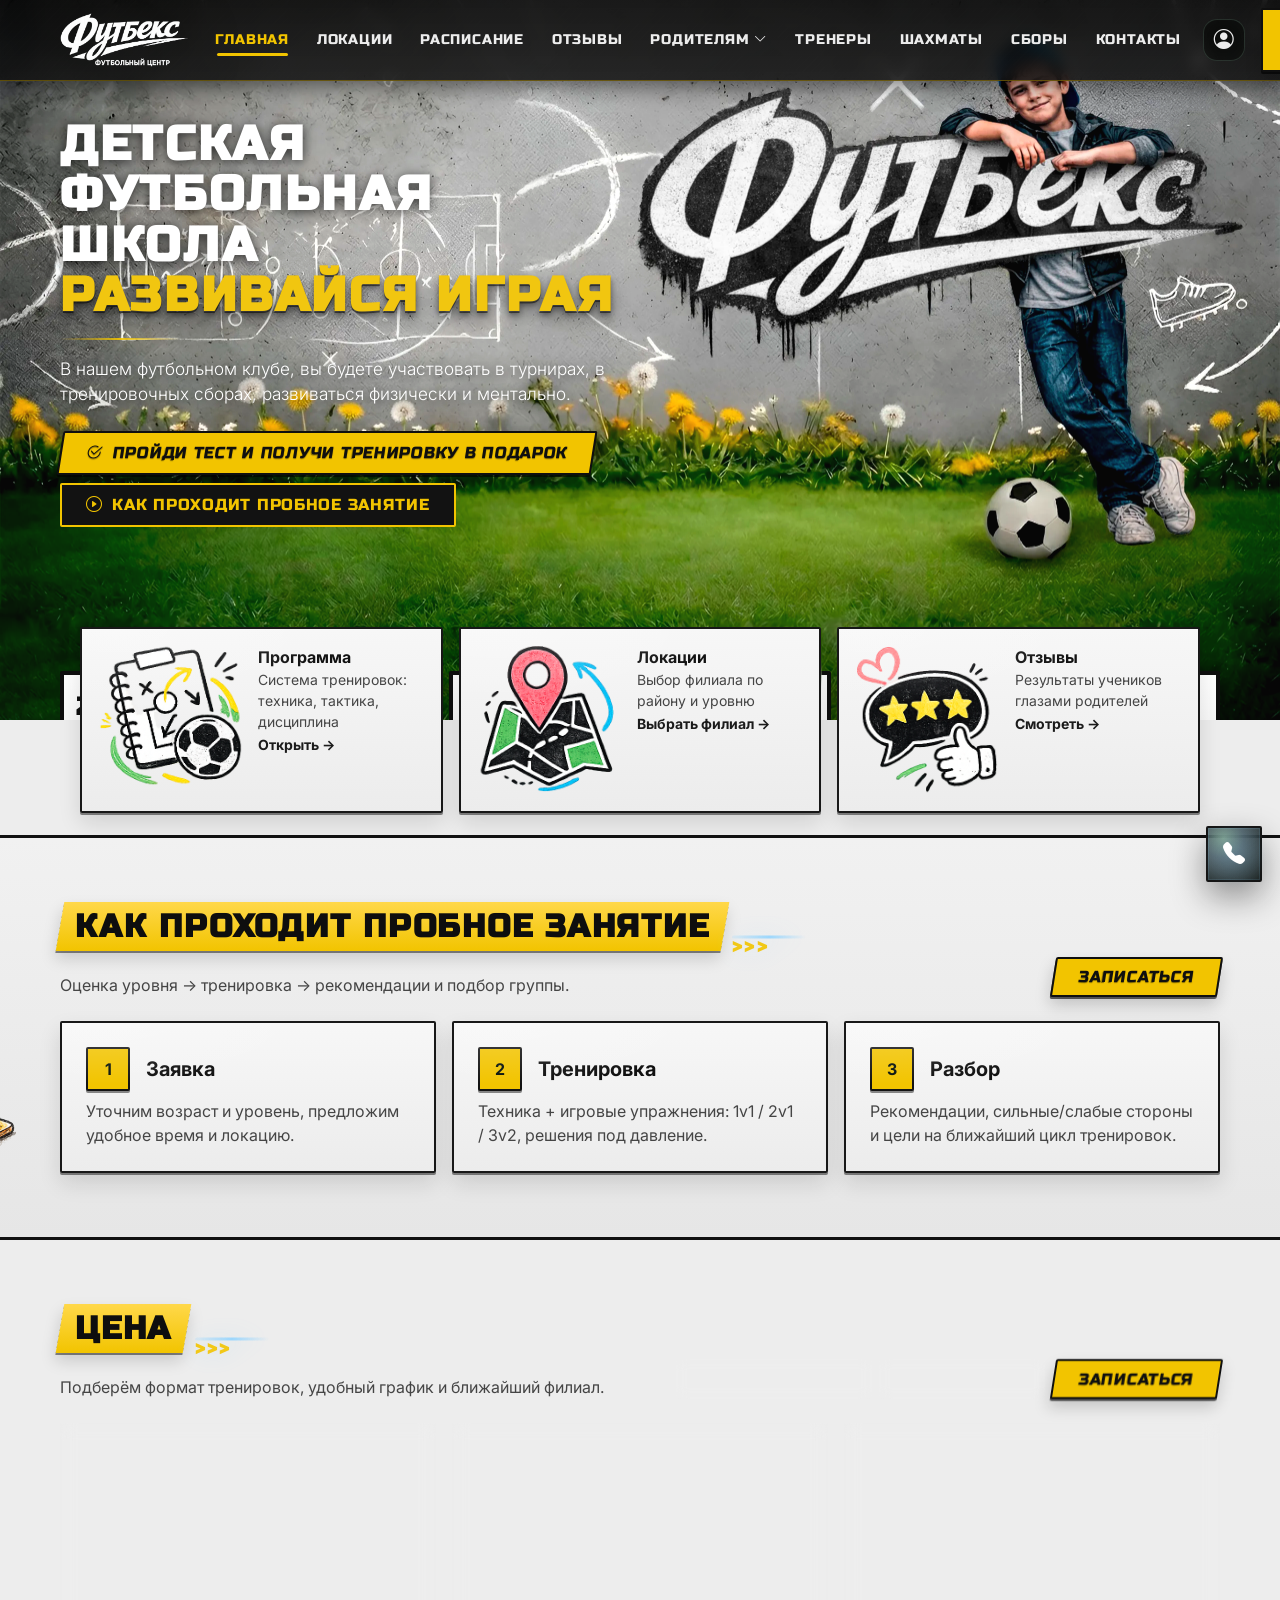
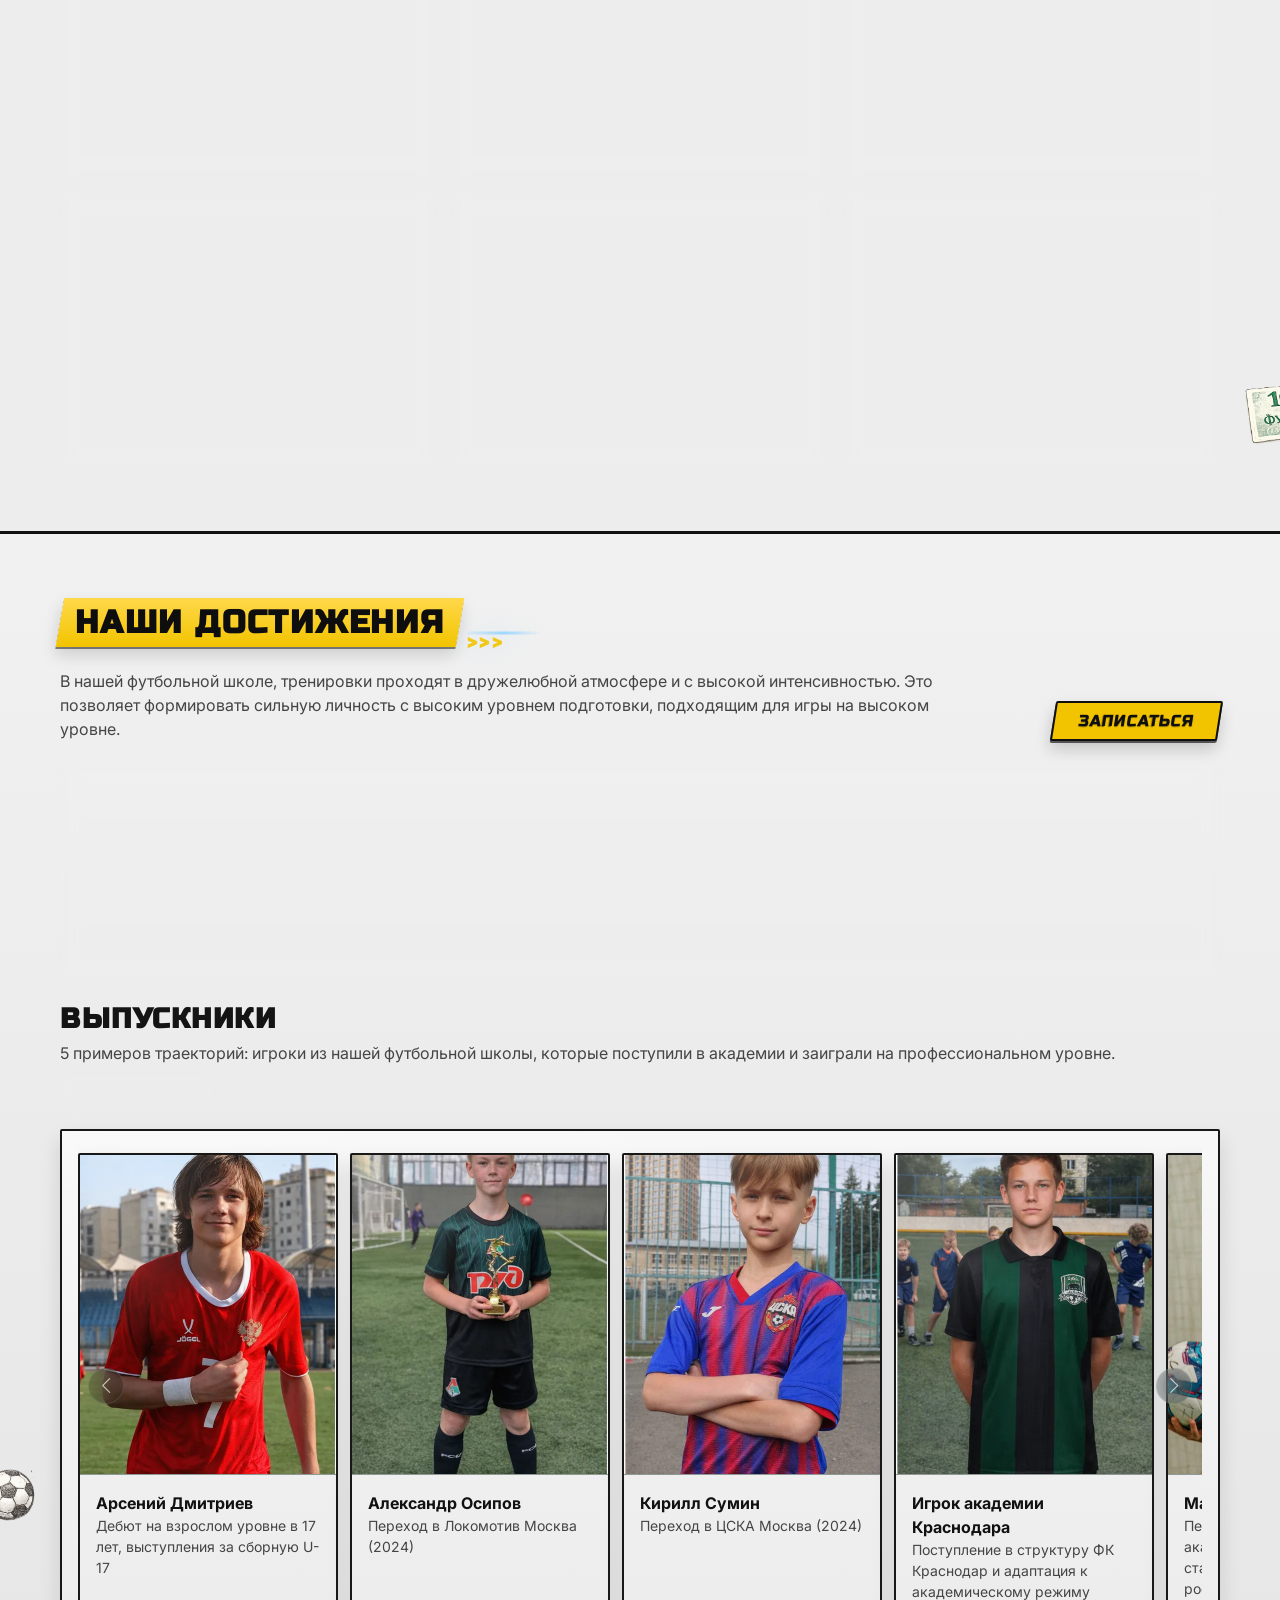
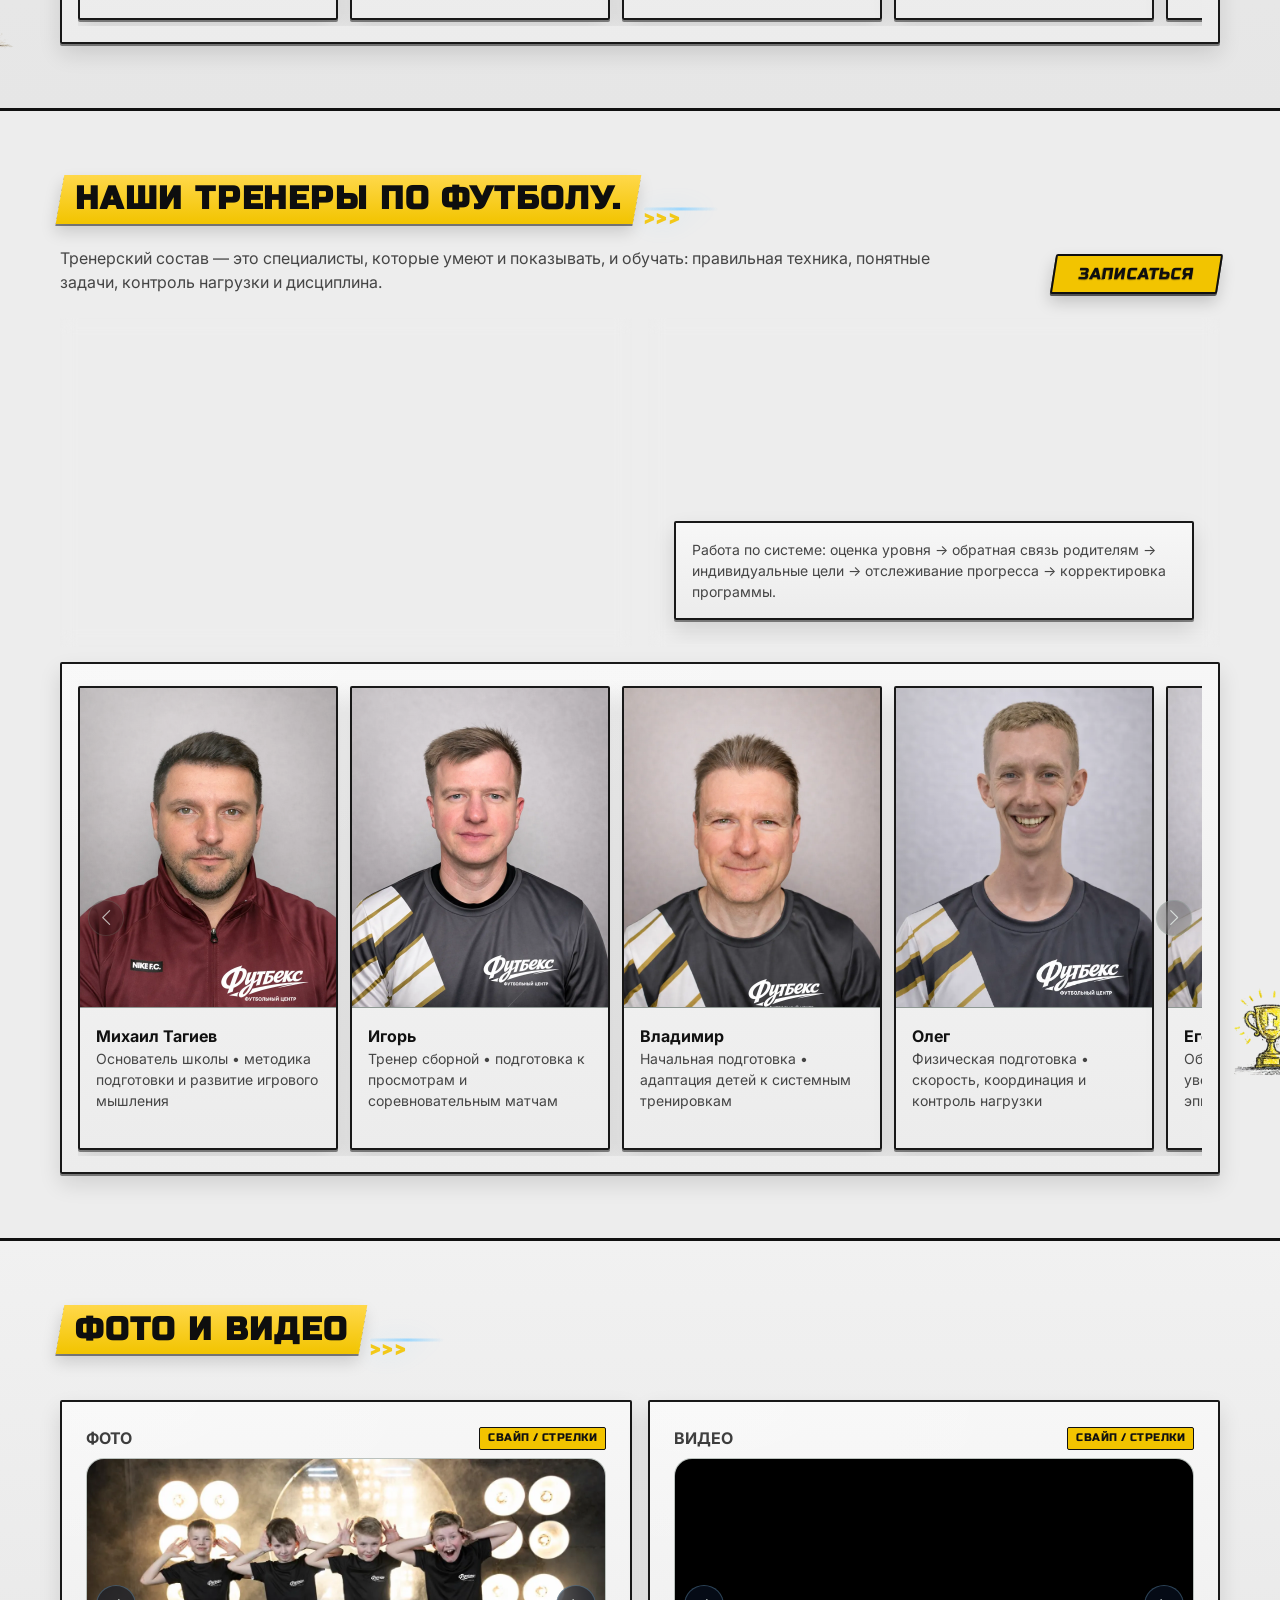
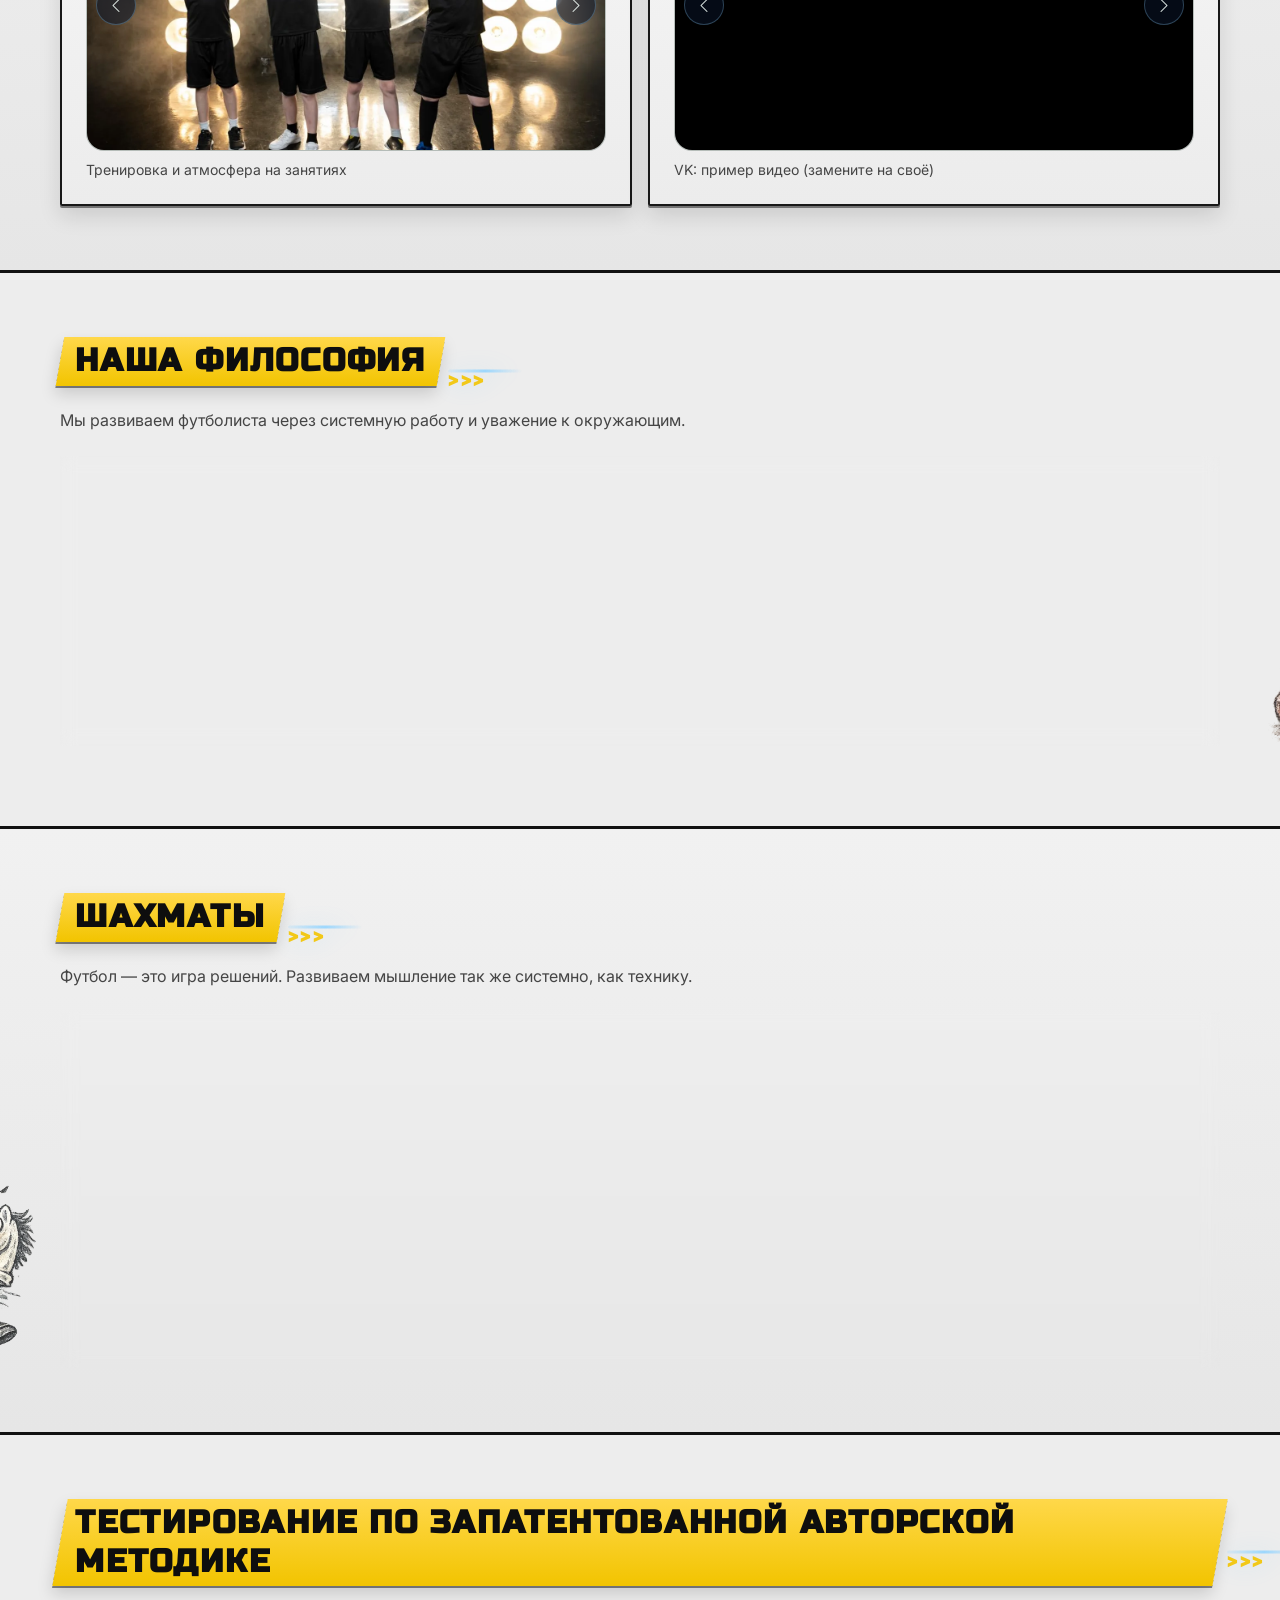
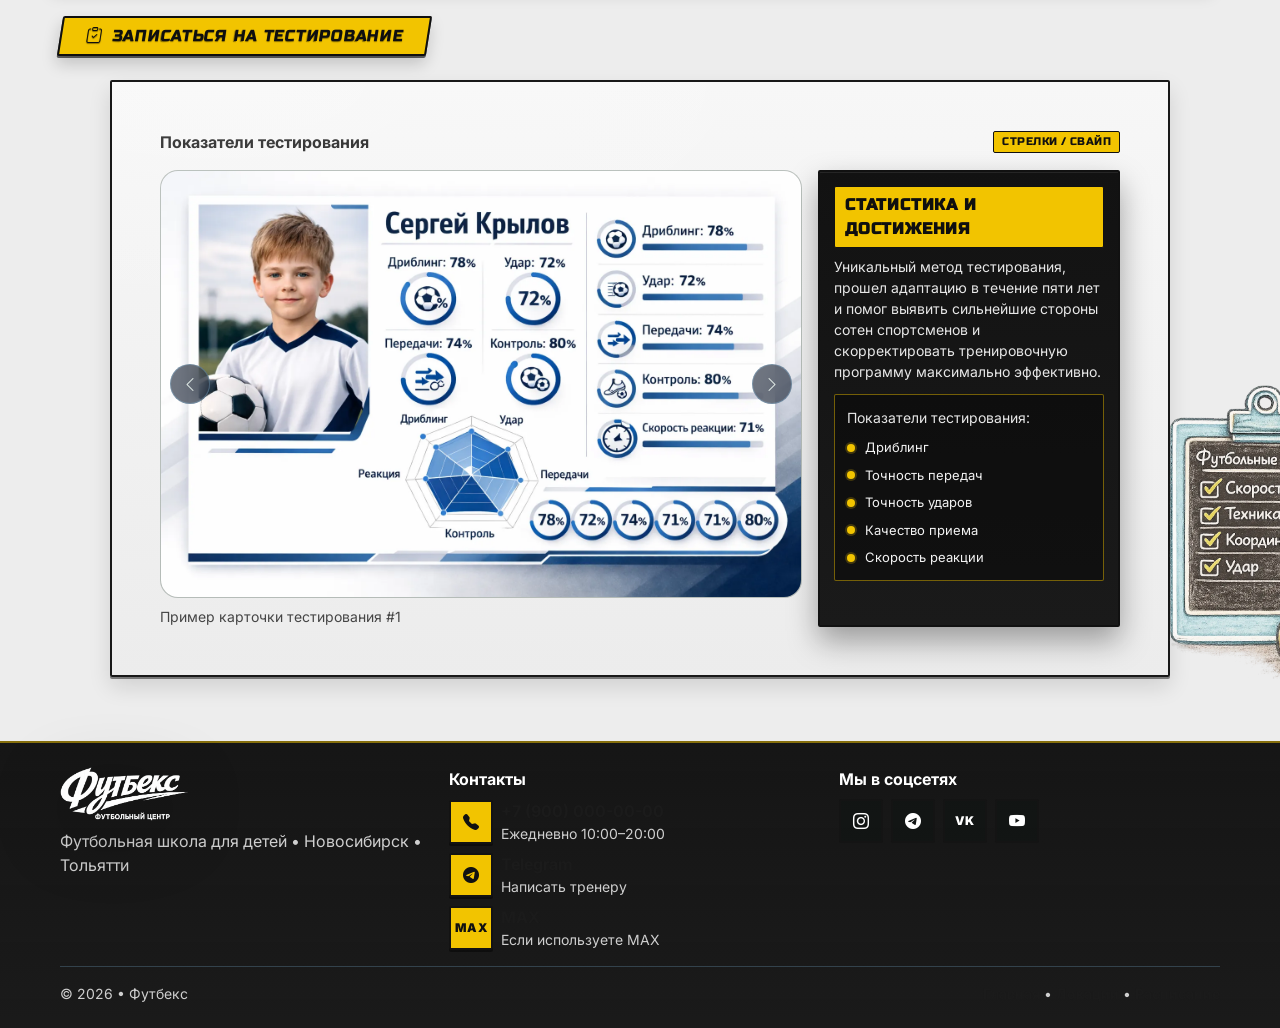
==== sitezakazan-main/Site/index.html @ 7d92d1b9 "Add files via upload" ====
<!doctype html>
<!-- VERSION: v62 | WORKING FOLDER: 62/skillplus-landing -->
<html lang="ru">
<head>
  <meta charset="utf-8" />
  <meta name="viewport" content="width=device-width, initial-scale=1" />
  <title>Детская футбольная школа — Новосибирск | Пробное занятие</title>
  <meta name="description" content="Детская футбольная школа в Новосибирске. Техника, мышление, физика и обратная связь. Запись на пробное занятие." />

  <!-- Bootstrap / Icons -->
  <link href="https://cdn.jsdelivr.net/npm/bootstrap@5.3.3/dist/css/bootstrap.min.css" rel="stylesheet">
  <link href="https://cdn.jsdelivr.net/npm/bootstrap-icons@1.11.3/font/bootstrap-icons.min.css" rel="stylesheet">
  <link rel="preconnect" href="https://fonts.googleapis.com">
  <link rel="preconnect" href="https://fonts.gstatic.com" crossorigin>
  <link href="https://fonts.googleapis.com/css2?family=Inter:wght@400;500;700;800&family=Russo+One&display=swap" rel="stylesheet">

  <!-- AOS (CSS only, JS loads in app.js if enabled) -->
  <link href="https://cdn.jsdelivr.net/npm/aos@2.3.4/dist/aos.css" rel="stylesheet">

  <!-- Theme -->
  <link href="assets/css/theme.css" rel="stylesheet">
  <link href="assets/css/components.css" rel="stylesheet">
  <link href="assets/css/theme-football.css" rel="stylesheet">
</head>

<body data-page="index" data-bs-spy="scroll" data-bs-target=".navbar" data-bs-offset="88" tabindex="0">

  <!-- Injected: nav -->
  <div id="siteNav"></div>

  <!-- HERO -->
  <header id="home" class="bg-hero hero hero--index" data-hero-bg>
    <div class="container">
      <div class="row align-items-center g-3 g-lg-4">
        <!-- Left: copy -->
        <div class="col-lg-6 hero-copy" data-aos="fade-up" data-aos-duration="900">

          <h1 class="display-5">
            <span id="heroTitle">Детская футбольная школа</span><br>
            <span id="heroHighlight" style="color:var(--accent-3); text-shadow: 0 0 18px rgba(143,211,255,.22);">Развивайся играя</span>
          </h1>

          <div class="neon-rule my-3"></div>


          <!-- Mobile: hide long description to avoid clutter; actions are moved under the hero image -->
          <p class="lead mb-4 d-none d-lg-block" id="heroSubhead">
            В нашем футбольном клубе, вы будете участвовать в турнирах, в тренировочных сборах, развиваться физически и ментально.
          </p>

          <!-- Desktop actions (stay near the text) -->
          <div class="d-none d-lg-flex flex-wrap gap-2 mb-4">
            <button type="button" class="btn btn-accent px-4 py-2" data-bs-toggle="modal" data-bs-target="#quizModal">
              <i class="bi bi-check2-circle me-1"></i> Пройди тест и получи тренировку в подарок
            </button>
            <a class="btn btn-outline-accent px-4 py-2" href="#steps">
              <i class="bi bi-play-circle me-1"></i> Как проходит пробное занятие
            </a>
          </div>

        </div>
      </div>

      <!-- Mobile: actions (moved lower, closer to KPI) -->
      <div class="d-lg-none mt-2 mb-3 hero-mobile-actions">
        <div class="d-grid gap-2">
          <button type="button" class="btn btn-accent px-4 py-2" data-bs-toggle="modal" data-bs-target="#quizModal">
            <i class="bi bi-check2-circle me-1"></i> Пройди тест и получи тренировку в подарок
          </button>
          <a class="btn btn-outline-accent px-4 py-2" href="#steps">
            <i class="bi bi-play-circle me-1"></i> Как проходит пробное занятие
          </a>
        </div>
      </div>

      <!-- Hero metrics -->
      <div class="row g-2 mt-5 hero-kpis-cutoff" id="heroKpis"></div>
    </div>
  </header>

  <!-- Quick links (start on white background right after hero cutoff) -->
  <section class="hero-quick-links">
    <div class="container">
      <div class="row g-3 kpi-grid" data-aos="fade-up" data-aos-delay="150">
        <div class="col-12 col-lg-4">
          <div class="card-dark p-3 h-100">
            <div class="d-flex gap-3">
              <div class="feature-icon"><img class="feature-icon-img" src="assets/img/elementsinblock/program.png" alt="Программа"></div>
              <div>
                <div class="fw-bold">Программа</div>
                <div class="muted small">Система тренировок: техника, тактика, дисциплина</div>
                <a class="link-accent small" href="program.html">Открыть →</a>
              </div>
            </div>
          </div>
        </div>
        <div class="col-12 col-lg-4">
          <div class="card-dark p-3 h-100">
            <div class="d-flex gap-3">
              <div class="feature-icon"><img class="feature-icon-img" src="assets/img/elementsinblock/location.png" alt="Локации"></div>
              <div>
                <div class="fw-bold">Локации</div>
                <div class="muted small">Выбор филиала по району и уровню</div>
                <a class="link-accent small" href="locations.html">Выбрать филиал →</a>
              </div>
            </div>
          </div>
        </div>
        <div class="col-12 col-lg-4">
          <div class="card-dark p-3 h-100">
            <div class="d-flex gap-3">
              <div class="feature-icon"><img class="feature-icon-img" src="assets/img/elementsinblock/rewies.png" alt="Отзывы"></div>
              <div>
                <div class="fw-bold">Отзывы</div>
                <div class="muted small">Результаты учеников глазами родителей</div>
                <a class="link-accent small" href="reviews.html">Смотреть →</a>
              </div>
            </div>
          </div>
        </div>
      </div>
    </div>
  </section>

  <!-- STEPS -->
  <section id="steps">
    <div class="container">
      <span class="section-decor section-decor--steps" aria-hidden="true"></span>
      <div class="d-flex align-items-end justify-content-between flex-wrap gap-2 mb-4">
        <div>
          <h2 class="section-title">Как проходит пробное занятие</h2>
          <div class="section-sub">Оценка уровня → тренировка → рекомендации и подбор группы.</div>
        </div>
        <button class="btn btn-accent px-4" data-bs-toggle="modal" data-bs-target="#signupModal">Записаться</button>
      </div>

      <div class="row g-3">
        <div class="col-lg-4" data-aos="fade-up">
          <div class="card-dark p-4 h-100">
            <div class="d-flex align-items-center gap-3 mb-2">
              <div class="brand-badge" style="width:44px;height:44px;border-radius:18px;"><b style="color:#06110b;">1</b></div>
              <div class="fw-bold fs-5">Заявка</div>
            </div>
            <div class="muted">Уточним возраст и уровень, предложим удобное время и локацию.</div>
          </div>
        </div>
        <div class="col-lg-4" data-aos="fade-up" data-aos-delay="100">
          <div class="card-dark p-4 h-100">
            <div class="d-flex align-items-center gap-3 mb-2">
              <div class="brand-badge" style="width:44px;height:44px;border-radius:18px;"><b style="color:#06110b;">2</b></div>
              <div class="fw-bold fs-5">Тренировка</div>
            </div>
            <div class="muted">Техника + игровые упражнения: 1v1 / 2v1 / 3v2, решения под давление.</div>
          </div>
        </div>
        <div class="col-lg-4" data-aos="fade-up" data-aos-delay="200">
          <div class="card-dark p-4 h-100">
            <div class="d-flex align-items-center gap-3 mb-2">
              <div class="brand-badge" style="width:44px;height:44px;border-radius:18px;"><b style="color:#06110b;">3</b></div>
              <div class="fw-bold fs-5">Разбор</div>
            </div>
            <div class="muted">Рекомендации, сильные/слабые стороны и цели на ближайший цикл тренировок.</div>
          </div>
        </div>
      </div>
    </div>
  </section>

  
  <!-- 1) PRICING / SCHEDULE / LOCATIONS -->
  
<section id="pricing">
  <div class="container" data-aos="fade-up">
    <span class="section-decor section-decor--pricing" aria-hidden="true"></span>
    <div class="d-flex align-items-end justify-content-between flex-wrap gap-2 mb-4">
      <div>
        <h2 class="section-title">Цена</h2>
        <div class="section-sub">Подберём формат тренировок, удобный график и ближайший филиал.</div>
      </div>

      <div class="d-flex flex-wrap gap-2">
        <a class="btn btn-outline-accent px-4" href="schedule.html"><i class="bi bi-calendar-week me-1"></i> Расписание</a>
        <a class="btn btn-outline-accent px-4" href="locations.html"><i class="bi bi-geo-alt me-1"></i> Локации</a>
        <button class="btn btn-accent px-4" data-bs-toggle="modal" data-bs-target="#signupModal">Записаться</button>
      </div>
    </div>

    <div class="row g-3" id="pricingCards"></div>
  </div>
</section>
<!-- 2) RESULT -->
  <section id="result">
    <div class="container" data-aos="fade-up">
      <span class="section-decor section-decor--result" aria-hidden="true"></span>
      <div class="d-flex align-items-end justify-content-between flex-wrap gap-2 mb-4">
        <div>
          <h2 class="section-title">Наши достижения</h2>
          <div class="section-sub">
            В нашей футбольной школе, тренировки проходят в дружелюбной атмосфере и с высокой интенсивностью. Это позволяет формировать сильную личность с высоким уровнем подготовки, подходящим для игры на высоком уровне.
          </div>
        </div>
        <button class="btn btn-accent px-4" data-bs-toggle="modal" data-bs-target="#signupModal">Записаться</button>
      </div>

      <div class="card-dark p-4">
        <h3 class="fw-black mb-2" style="font-weight:950;">Статистика и достижения</h3>
        <div id="resultStats" class="list-check"></div>
      </div>

      <div class="mt-4">
        <div class="d-flex align-items-end justify-content-between flex-wrap gap-2 mb-3">
          <div>
            <h3 class="fw-black mb-1" style="font-weight:950;">Выпускники</h3>
            <div class="muted">5 примеров траекторий: игроки из нашей футбольной школы, которые поступили в академии и заиграли на профессиональном уровне.</div>
          </div>
          <a class="btn btn-outline-accent px-4" href="reviews.html#trajectories"><i class="bi bi-signpost-2 me-1"></i> Отзывы</a>
        </div>

        <!-- Desktop: scrollable carousel with arrows (supports any number of cards) -->
        <div class="d-none d-lg-block">
          <div class="card-dark p-3">
            <div class="mini-carousel-wrap desktop-snap">
              <div class="snap-carousel" id="graduatesDesktopScroller" aria-label="Выпускники (десктоп)"></div>
              <button class="carousel-arrow carousel-arrow--left js-snap-prev" type="button" data-snap-target="#graduatesDesktopScroller" aria-label="Назад">
                <i class="bi bi-chevron-left"></i>
              </button>
              <button class="carousel-arrow carousel-arrow--right js-snap-next" type="button" data-snap-target="#graduatesDesktopScroller" aria-label="Далее">
                <i class="bi bi-chevron-right"></i>
              </button>
            </div>
          </div>
        </div>

        <!-- Mobile carousel -->
        <div class="d-lg-none">
                    <div class="mini-carousel-wrap">
            <div id="graduatesCarousel" class="carousel slide mini-carousel" data-bs-interval="false">
              <div class="carousel-inner" id="graduatesCarouselInner"></div>
            </div>
            <button class="carousel-arrow carousel-arrow--left" type="button" data-bs-target="#graduatesCarousel" data-bs-slide="prev" aria-label="Назад">
              <i class="bi bi-chevron-left"></i>
            </button>
            <button class="carousel-arrow carousel-arrow--right" type="button" data-bs-target="#graduatesCarousel" data-bs-slide="next" aria-label="Далее">
              <i class="bi bi-chevron-right"></i>
            </button>
          </div>
</div>

      </div>
    </div>
  </section>

  <!-- 3) COACHES -->
  <section id="coaches">
    <div class="container" data-aos="fade-up">
      <span class="section-decor section-decor--coaches" aria-hidden="true"></span>
      <div class="d-flex align-items-end justify-content-between flex-wrap gap-2 mb-4">
        <div>
          <h2 class="section-title">Наши тренеры по футболу.</h2>
          <div class="section-sub">
            Тренерский состав — это специалисты, которые умеют и показывать, и обучать: правильная техника, понятные задачи, контроль нагрузки и дисциплина.
          </div>
        </div>
        <button class="btn btn-accent px-4" data-bs-toggle="modal" data-bs-target="#signupModal">Записаться</button>
      </div>

      <div class="row g-3 align-items-stretch">
        <div class="col-lg-6">
          <div class="card-dark p-4 h-100">
            <h3 class="fw-black mb-2" style="font-weight:950;">Что важно</h3>
            <div id="coachBullets" class="list-check"></div>
            <div class="soft-line my-3"></div>
            <div class="muted small">Фото и описания редактируются в <code>assets/js/data.js</code>.</div>
          </div>
        </div>
        <div class="col-lg-6">
          <div class="card-dark p-4 h-100">
            <h3 class="fw-black mb-2" style="font-weight:950;">Подход</h3>
            <div class="muted">
              Наши тренеры являются учениками основателя школы, тем самым мы обеспечиваем преемственность в подготовке и единообразие метода для воспитания юных футболистов. Все тренеры школы сертифицированы по программе UEFA coach kids, а также имеют тренерское и педагогическое образование.
            </div>
            <div class="glass p-3 mt-3">
              <div class="muted small">Работа по системе: оценка уровня → обратная связь родителям → индивидуальные цели → отслеживание прогресса → корректировка программы.</div>
            </div>
          </div>
        </div>
      </div>

      <!-- Desktop: scrollable carousel with arrows (supports any number of cards) -->
      <div class="d-none d-lg-block mt-3">
        <div class="card-dark p-3">
          <div class="mini-carousel-wrap desktop-snap">
            <div class="snap-carousel" id="coachesDesktopScroller" aria-label="Тренеры (десктоп)"></div>
            <button class="carousel-arrow carousel-arrow--left js-snap-prev" type="button" data-snap-target="#coachesDesktopScroller" aria-label="Назад">
              <i class="bi bi-chevron-left"></i>
            </button>
            <button class="carousel-arrow carousel-arrow--right js-snap-next" type="button" data-snap-target="#coachesDesktopScroller" aria-label="Далее">
              <i class="bi bi-chevron-right"></i>
            </button>
          </div>
        </div>
      </div>

      <!-- Mobile: листание в окошке -->
      <div class="d-lg-none mt-3">
        <div class="card-dark p-3">
                    <div class="mini-carousel-wrap">
            <div id="coachesCarousel" class="carousel slide mini-carousel" data-bs-interval="false">
              <div class="carousel-inner" id="coachesCarouselInner"></div>
            </div>
            <button class="carousel-arrow carousel-arrow--left" type="button" data-bs-target="#coachesCarousel" data-bs-slide="prev" aria-label="Назад">
              <i class="bi bi-chevron-left"></i>
            </button>
            <button class="carousel-arrow carousel-arrow--right" type="button" data-bs-target="#coachesCarousel" data-bs-slide="next" aria-label="Далее">
              <i class="bi bi-chevron-right"></i>
            </button>
          </div>
</div>
      </div>

    </div>
  </section>


<!-- MEDIA: PHOTO + VIDEO -->
<section id="media">
  <div class="container" data-aos="fade-up">
    <span class="section-decor section-decor--media" aria-hidden="true"></span>
    <div class="d-flex align-items-end justify-content-between flex-wrap gap-2 mb-4">
      <div>
        <h2 class="section-title">Фото и видео</h2>
        <div class="section-sub"></div>
      </div>
      
    </div>

    <div class="row g-3">
      <div class="col-lg-6">
        <div class="card-dark p-4 h-100 media-card">
          <div class="d-flex align-items-center justify-content-between mb-2">
            <div class="fw-bold">ФОТО</div>
            <span class="pill-mini">Свайп / стрелки</span>
          </div>

          <div class="media-frame" aria-label="Слайды фото">
            <button class="media-arrow media-arrow--left" type="button" id="photoPrev" aria-label="Предыдущее фото"><i class="bi bi-chevron-left"></i></button>
            <button class="media-arrow media-arrow--right" type="button" id="photoNext" aria-label="Следующее фото"><i class="bi bi-chevron-right"></i></button>

            <div id="mediaPhotoStage"></div>
          </div>

          <div id="mediaPhotoCaption" class="muted small mt-2" style="display:none"></div>
        </div>
      </div>

      <div class="col-lg-6">
        <div class="card-dark p-4 h-100 media-card">
          <div class="d-flex align-items-center justify-content-between mb-2">
            <div class="fw-bold">ВИДЕО</div>
            <span class="pill-mini">Свайп / стрелки</span>
          </div>

          <div class="media-frame" aria-label="Слайды видео">
            <button class="media-arrow media-arrow--left" type="button" id="videoPrev" aria-label="Предыдущее видео"><i class="bi bi-chevron-left"></i></button>
            <button class="media-arrow media-arrow--right" type="button" id="videoNext" aria-label="Следующее видео"><i class="bi bi-chevron-right"></i></button>

            <div id="mediaVideoStage"></div>
          </div>

          <div id="mediaVideoCaption" class="muted small mt-2" style="display:none"></div>
        </div>
      </div>
    </div>
  </div>
</section>




<!-- 5) PHILOSOPHY -->
  <section id="philosophy">
    <div class="container" data-aos="fade-up">
      <span class="section-decor section-decor--philosophy" aria-hidden="true"></span>
      <div class="d-flex align-items-end justify-content-between flex-wrap gap-2 mb-4">
        <div>
          <h2 class="section-title">Наша философия</h2>
          <div class="section-sub">Мы развиваем футболиста через системную работу и уважение к окружающим.</div>
        </div>
      </div>

      <div class="card-dark p-4 mb-3">
        <div class="row align-items-center g-3">
          <div class="col-lg-8">
            <div class="list-check">
              <div class="d-flex gap-2 align-items-start mb-2 philosophy-line philosophy-line--one">
                <i class="bi bi-check2-circle"></i>
                <div>Ошибка — это не повод ругать, а сигнал, что именно улучшить</div>
              </div>
              <div class="d-flex gap-2 align-items-start mb-2 philosophy-line philosophy-line--two">
                <i class="bi bi-check2-circle"></i>
                <div>Мы усиливаем сильные стороны и спокойно достраиваем слабые</div>
              </div>
              <div class="d-flex gap-2 align-items-start philosophy-line philosophy-line--three">
                <i class="bi bi-check2-circle"></i>
                <div>Главная цель - игрок, который умеет думать, не боится брать ответственность и развивается как в игре и в жизни как личность</div>
              </div>
            </div>
          </div>
        </div>
      </div>
    </div>
  </section>

  <!-- 6) PROGRAM -->

<!-- 7) CHESS -->
  <section id="chess">
    <div class="container" data-aos="fade-up">
      <span class="section-decor section-decor--chess" aria-hidden="true"></span>
      <div class="d-flex align-items-end justify-content-between flex-wrap gap-2 mb-4">
        <div>
          <h2 class="section-title">Шахматы</h2>
          <div class="section-sub">Футбол — это игра решений. Развиваем мышление так же системно, как технику.</div>
        </div>
      </div>

      <div id="chessBlockHome"></div>
    </div>
  </section>

<!-- Injected: footer -->
  
<!-- FINAL: TESTING -->
<section id="testing">
  <div class="container" data-aos="fade-up">
    <span class="section-decor section-decor--testing" aria-hidden="true"></span>
    <div class="d-flex align-items-end justify-content-between flex-wrap gap-2 mb-4">
      <div>
        <h2 class="section-title">Тестирование по запатентованной авторской методике</h2>
        <div class="section-sub"></div>
      </div>
      <button class="btn btn-accent px-4" data-bs-toggle="modal" data-bs-target="#signupModal">
        <i class="bi bi-clipboard-check me-1"></i> Записаться на тестирование
      </button>
    </div>

    <div class="card-dark p-4 p-lg-5 media-card testing-card" aria-label="Слайдер тестирования">
      <div class="d-flex align-items-center justify-content-between flex-wrap gap-2 mb-3">
        <div class="fw-bold">Показатели тестирования</div>
        <span class="pill-mini">Стрелки / свайп</span>
      </div>

      <div class="testing-grid">
        <div class="testing-media-col">
          <div class="media-frame testing-media" aria-label="Слайды тестирования">
            <button class="media-arrow media-arrow--left" type="button" id="testingPrev" aria-label="Предыдущая карточка"><i class="bi bi-chevron-left"></i></button>
            <button class="media-arrow media-arrow--right" type="button" id="testingNext" aria-label="Следующая карточка"><i class="bi bi-chevron-right"></i></button>
            <div id="testingStage"></div>
          </div>
          <div id="testingCaption" class="muted small mt-2" style="display:none"></div>
        </div>

        <aside class="testing-info" aria-label="Описание тестирования">
          <div class="testing-info-title">Статистика и достижения</div>
          <div class="muted small">
            Уникальный метод тестирования, прошел адаптацию в течение пяти лет и помог выявить сильнейшие стороны сотен спортсменов и скорректировать тренировочную программу максимально эффективно.
          </div>
          <div class="testing-info-box">
            <div class="muted small">Показатели тестирования:</div>
            <ul class="testing-info-list">
              <li><span class="dot"></span> Дриблинг</li>
              <li><span class="dot"></span> Точность передач</li>
              <li><span class="dot"></span> Точность ударов</li>
              <li><span class="dot"></span> Качество приема</li>
              <li><span class="dot"></span> Скорость реакции</li>
            </ul>
          </div>
        </aside>
      </div>

    </div>
  </div>
</section>


<div id="siteFooter"></div>

  <!-- Injected: modal -->
  <div id="siteModalHost"></div>

  <!-- Injected: sticky CTA + top button -->
  <div id="siteFloatingHost"></div>

  <!-- Scripts -->
  <script src="https://cdn.jsdelivr.net/npm/bootstrap@5.3.3/dist/js/bootstrap.bundle.min.js"></script>

  <script src="assets/js/config.js"></script>
  <script src="assets/js/data.js"></script>
  <script src="assets/js/partials.js"></script>
  <script src="assets/js/app.js"></script>

  <!-- VK iframe helper (prevents VK end-screen recommendations) -->
  <script src="assets/js/vk-embed.js"></script>

  <script src="assets/js/render-index.js"></script>
  <script src="assets/js/media-cards.js"></script>
  <script src="assets/js/quiz.js"></script>
  <script src="assets/js/forms.js"></script>
</body>
</html>
---- sitezakazan-main/Site/assets/css/theme.css ----
html, body{ overflow-x:hidden; min-height:100%; }
:root{
  --bg-0: #060d1d;
  --bg-1: #09142b;
  --bg-2: #0e1e3f;
  --card-0: rgba(12, 18, 16, .72);
  --card-1: rgba(14, 23, 20, .92);
  --text-0: #eef4ff;
  --text-1: rgba(218,228,244,.82);
  --muted: #b6c7de;

  --line: rgba(143,211,255, .22);

  --accent: #2db7ff;
  --accent-2: #149fff;
  --accent-3: #8fdcff;

  --bg-film-spot-1: .00;
  --bg-film-spot-2: .00;
  --bg-film-top: .00;
  --bg-film-mid: .00;
  --bg-film-bot: .00;
  --bg-film-last: .00;

  --site-bg-repeat: no-repeat;
  --site-bg-position: center top;
  --site-bg-size: cover;
  --site-bg-size-desktop: cover;
  --site-bg-size-mobile: cover;

  --radius-lg: 22px;
  --radius-md: 16px;
  --radius-sm: 12px;

  --shadow: 0 18px 45px rgba(0,0,0,.55);

  --bg: var(--bg-0);
  --text: var(--text-0);
  --text-muted: var(--text-1);
  --font-sans: ui-sans-serif, system-ui, -apple-system, "Segoe UI", Roboto, Arial, "Noto Sans", "Liberation Sans", sans-serif;

  --site-bg-url: none;
  --hero-bg-url: none;
}

html{
  scroll-behavior:smooth;
  overflow-x:hidden;
  background-color: var(--bg);
}
body{
  position: relative;
  isolation: isolate;
  min-height: 100vh;
  font-family: var(--font-sans);
  color: var(--text);
  background-color: transparent;
  -webkit-font-smoothing: antialiased;
  -moz-osx-font-smoothing: grayscale;
  background-image: none;
  background-repeat: var(--site-bg-repeat, no-repeat);
  background-position: var(--site-bg-position, center top);
  background-size: var(--site-bg-size, var(--site-bg-size-desktop, 100% auto));
  background-attachment: fixed;
}

@media (max-width: 767.98px){
  body{
    background-size: var(--site-bg-size, var(--site-bg-size-mobile, var(--site-bg-size-desktop, 100% auto)));
    background-attachment: scroll;
  }
}

@media (max-width: 767.98px){
  body{ background-attachment: scroll; }
}

body:before{
  content:"";
  position: absolute;
  inset: 0;
  pointer-events: none;
  z-index: -1;
  background-image:
    radial-gradient(1300px 860px at 75% 15%, rgba(120,178,255,var(--bg-film-spot-1)), transparent 55%),
    radial-gradient(940px 740px at 15% 25%, rgba(120,210,255,var(--bg-film-spot-2)), transparent 52%),
    linear-gradient(180deg, rgba(4,8,18,var(--bg-film-top)) 0%, rgba(6,12,26,var(--bg-film-mid)) 30%, rgba(8,15,31,var(--bg-film-bot)) 70%, rgba(4,9,20,var(--bg-film-last)) 100%);
  background-repeat: var(--site-bg-repeat, no-repeat);
  background-size: var(--site-bg-size, cover);
  background-position: var(--site-bg-position, center top);
}

body:after{
  content:"";
  position: fixed;
  inset: 0;
  pointer-events: none;
  z-index: 4;
  background-image: var(--site-bg-url, none);
  background-repeat: var(--site-bg-repeat, no-repeat);
  background-size: var(--site-bg-size, cover);
  background-position: var(--site-bg-position, center top);
}

body.site-bg-layers-active,
body.site-bg-layers-active:after{
  background-image: none;
}

.site-bg-layer-host{
  position: absolute;
  inset: 0;
  pointer-events: none;
  z-index: -2;
  overflow: visible;
}

.site-bg-layer{
  position: absolute;
  display: block;
  width: auto;
  max-width: none;
  height: auto;
  pointer-events: none;
  user-select: none;
}

.bg-hero{
  position: relative;
  isolation: isolate;
}
.bg-hero:before{
  content:"";
  position:absolute; inset:0;
  background-image: var(--hero-bg-url, url("../img/hero-bg.svg"));
  background-size: 100% auto;
  background-repeat: no-repeat;
  background-position: center bottom;
  -webkit-mask-image: none;
  mask-image: none;
  filter: saturate(1.15) contrast(1.05);
  opacity: 1;
  z-index:-2;
}
@media (max-width: 991.98px){
  .bg-hero:before{
    background-size: 100% auto;
    background-position: center bottom;
  }
}
.bg-hero:after{
  content:"";
  position:absolute; inset:0;
  background:
    radial-gradient(1100px 700px at 72% 16%, rgba(255,255,255,.12), transparent 62%),
    radial-gradient(900px 600px at 82% 22%, rgba(255,255,255,.10), transparent 65%),
    linear-gradient(120deg, rgba(143,211,255,.0) 0%, rgba(143,211,255,.10) 35%, rgba(143,211,255,.0) 65%),
    linear-gradient(180deg, rgba(0,0,0,.46) 0%, rgba(0,0,0,.14) 45%, rgba(0,0,0,0) 85%);
  z-index:-1;
  pointer-events:none;
}

.nav-glass{
  background: rgba(7, 16, 40, .82);
  border-bottom: 1px solid var(--line);
  backdrop-filter: blur(10px);
}

.brand-mark{
  display:flex; align-items:center; gap:.65rem;
  font-weight: 900;
  letter-spacing: .4px;
  text-transform: uppercase;
}

.brand-logo{
  height: 60px;
  width: auto;
  max-width: 260px;
  object-fit: contain;
  display:block;
  filter: drop-shadow(0 14px 32px rgba(0,0,0,.55));
}
.navbar .brand-logo{
  height: 60px;
  max-width: 240px;
}
@media (max-width: 992px){
  .navbar .brand-logo{ height: 50px; }
}
.brand-logo--footer{
  height: 54px;
}

.brand-badge{
  width: 38px; height: 38px; border-radius: 14px;
  display:grid; place-items:center;
  background:
    radial-gradient(circle at 30% 25%, rgba(255,255,255,.18), transparent 40%),
    linear-gradient(135deg, rgba(143,211,255,.95), rgba(112,194,255,.85));
  box-shadow: 0 12px 30px rgba(143,211,255,.25);
  border: 1px solid rgba(255,255,255,.10);
}

.btn-accent{
  --bs-btn-focus-shadow-rgb: 45,183,255;

  color: #ffffff !important;
  background-image: none !important;
  background-color: #2a9ee6 !important;
  border: 0 !important;

  font-weight: 500;
  letter-spacing: .1px;
  text-shadow: 0 1px 1px rgba(0,0,0,.45);
  border-radius: 14px 0 14px 0;

  box-shadow: 0 14px 28px rgba(20,120,210,.32), 0 10px 22px rgba(0,0,0,.42);
  position: relative;
  overflow:hidden;
}
.btn-accent:before{
  content:none;
  position:absolute; inset:0;
  background: radial-gradient(800px 120px at 30% 0%, rgba(255,255,255,.42), transparent 55%);
  opacity:.85;
  transform: translateY(-20%);
  pointer-events:none;
}
.btn-accent:hover{
  color:#ffffff !important;
  background-image: none !important;
  background-color: #238fd2 !important;
}
.btn-accent:active{
  background-image: none !important;
  background-color: #1b79bc !important;
}
.btn-accent:disabled,
.btn-accent.disabled{
  opacity: .75 !important;
  filter: saturate(.7) contrast(.95);
  box-shadow: none;
}
.btn-outline-accent{
  border-radius:14px 0 14px 0;
  border:1px solid rgba(74,191,255,.9);
  color: var(--text-0);
  background: rgba(18, 41, 74, .52);
  backdrop-filter: blur(6px);
}
.btn-outline-accent:hover{
  border-color: rgba(112,210,255,.98);
  box-shadow: 0 0 0 4px rgba(57,176,255,.24);
  color: var(--text-0);
}

.card-dark{
  background:
    linear-gradient(180deg, rgba(255,255,255,.94), rgba(245,250,255,.90));
  border: 1px solid rgba(255,255,255,.58);
  border-radius: var(--radius-lg);
  box-shadow: 0 18px 44px rgba(3, 10, 24, .22), 0 2px 0 rgba(255,255,255,.45) inset;
  backdrop-filter: blur(8px);
  color: #1a2433;
}
.card-dark .muted{
  color: rgba(26,36,51,.72);
}
.card-dark .link-accent{
  color: rgba(65,138,214,.92);
}
.card-dark .link-accent:hover{
  color: rgba(44,116,192,1);
}
.glass{
  background: rgba(10, 22, 44, .52);
  border: 1px solid rgba(143,211,255,.20);
  backdrop-filter: blur(12px);
  border-radius: var(--radius-lg);
}
.soft-line{ border-top: 1px solid var(--line); }
.muted{ color: var(--text-1); }

section{ padding: 64px 0; }

body[data-page="locations"] header.hero--plain{ padding-bottom: 12px; }
body[data-page="locations"] section:first-of-type{ padding-top: 14px; }
.section-title{
  font-weight: 950;
  letter-spacing: -.7px;
  margin-bottom: 18px;
}
.section-sub{
  color: var(--text-1);
  max-width: 900px;
}

.pill{
  display:inline-flex; gap:.55rem; align-items:center;
  padding: .45rem .75rem;
  border-radius:999px;
  border: 1px solid rgba(143,211,255,.28);
  background: rgba(8, 14, 11, .38);
  color: rgba(233,242,238,.92);
  font-weight:800;
}

.neon-rule{
  height:2px;
  width: 120px;
  background: linear-gradient(90deg, rgba(143,211,255,0), rgba(143,211,255,.85), rgba(143,211,255,0));
  filter: drop-shadow(0 0 10px rgba(143,211,255,.35));
}

.stat{
  padding: 18px 16px;
  border-radius: 18px;
  border: 1px solid rgba(190,255,220,.12);
  background: rgba(9,14,12,.45);
  backdrop-filter: blur(10px);
  height:100%;
}
.stat .num{
  font-weight: 950;
  font-size: 1.55rem;
  letter-spacing: -.4px;
}
.stat .cap{ color: rgba(233,242,238,.78); font-weight:700; font-size:.95rem; }

.sticky-cta{
  position:fixed;
  right: 16px;
  bottom: 16px;
  z-index: 1050;
  display:flex;
  gap:10px;
  align-items:center;
  padding: 10px 10px 10px 14px;
  border-radius: 999px;
  border:1px solid rgba(190,255,220,.14);
  background: rgba(7,11,9,.55);
  backdrop-filter: blur(10px);
  box-shadow: 0 18px 55px rgba(0,0,0,.55);
}
.pulse-dot{
  width:10px;height:10px;border-radius:999px;
  background: var(--accent);
  box-shadow: 0 0 0 0 rgba(143,211,255,.55);
  animation: pulse 1.8s infinite;
}
@keyframes pulse{
  0%{ box-shadow:0 0 0 0 rgba(143,211,255,.55); }
  70%{ box-shadow:0 0 0 12px rgba(143,211,255,0); }
  100%{ box-shadow:0 0 0 0 rgba(143,211,255,0); }
}

.to-top{
  position:fixed;
  left: 16px;
  bottom: 16px;
  z-index: 1040;
  border-radius: 999px;
  border:1px solid rgba(190,255,220,.14);
  background: rgba(7,11,9,.55);
  backdrop-filter: blur(10px);
  box-shadow: 0 18px 55px rgba(0,0,0,.55);
  width:46px;height:46px;
  display:grid; place-items:center;
  opacity:0;
  transform: translateY(8px);
  pointer-events:none;
  transition: .2s ease;
  color: rgba(233,242,238,.92);
}
.to-top.show{
  opacity:1; transform: translateY(0);
  pointer-events:auto;
}

a.link-accent{ color: rgba(191,233,255,.92); text-decoration:none; }
a.link-accent:hover{ color: rgba(191,233,255,1); text-decoration:underline; }

@media (prefers-reduced-motion: reduce){
  *{ animation-duration: .001ms !important; animation-iteration-count: 1 !important; transition-duration: .001ms !important; }
  html{ scroll-behavior:auto; }
}

.navbar .container{
  gap: 12px;
  flex-wrap: nowrap;
}
.navbar-brand{
  flex: 1 1 auto;
  display:flex;
  align-items:center;
  gap: 10px;
  min-width: 0;
  max-width: calc(100% - 64px);
}
.navbar-toggler{
  margin-left: auto;
  flex: 0 0 auto;
  border: 1px solid rgba(190,255,220,.18);
  border-radius: 12px;
  padding: .35rem .55rem;
}
.navbar-toggler:focus{
  box-shadow: 0 0 0 4px rgba(143,211,255,.18);
}
.navbar-dark .navbar-toggler-icon{
  opacity: .95;
  filter: drop-shadow(0 10px 26px rgba(143,211,255,.10));
}
@media (max-width: 480px){
  .navbar .brand-logo{
    height: 44px;
    max-width: 180px;
  }
}

@media (max-width: 480px){
  .sticky-cta{
    left: 12px;
    right: 12px;
    width: auto;
    justify-content: space-between;
    gap: 8px;
    padding: 10px 10px 10px 12px;
  }
  .sticky-cta .btn{
    padding: .52rem .9rem !important;
    font-size: .95rem;
  }
  .sticky-cta .fw-bold{
    font-size: .95rem;
    white-space: nowrap;
    overflow: hidden;
    text-overflow: ellipsis;
    max-width: 48vw;
  }
}

@media (max-width: 991.98px){
  .nav-glass .container{ position: relative; }

  .nav-glass .navbar-brand,
  .nav-glass .navbar-toggler{
    position: relative;
    z-index: 2;
  }

  .nav-glass .navbar-collapse{
    position: absolute;
    top: calc(100% + 10px);
    left: 0;
    right: 0;

    margin: 0;
    padding: 10px;

    background: linear-gradient(180deg, #0a1310 0%, #050806 100%);
    border: 1px solid rgba(190,255,220,.18);
    border-radius: 18px;
    box-shadow: var(--shadow);
    backdrop-filter: none;

    max-height: calc(100vh - 110px);
    overflow: auto;
  }

  .nav-glass .navbar-collapse.collapsing{
    position: absolute;
    overflow: hidden;
  }

  .nav-glass .navbar-nav{
    gap: 2px;
  }
  .nav-glass .navbar-nav .nav-link{
    padding: 12px 12px;
    border-radius: 14px;
  }
  .nav-glass .navbar-nav .nav-link:hover{
    background: rgba(143,211,255,.08);
  }
  .nav-glass .navbar-nav .nav-link.active{
    background: rgba(143,211,255,.10);
    border: 1px solid rgba(143,211,255,.22);
  }

  .nav-glass .navbar-nav .btn{
    width: 100%;
  }
}

.modal-backdrop{ z-index: 2990; }
.modal{ z-index: 3000; }

html.quiz-open, body.quiz-open{
  overflow: hidden !important;
  overscroll-behavior: none;
}

footer{ display:block; width:100%; }

.page{
  min-height: 100vh;
  display: flex;
  flex-direction: column;
}
.page main{ flex: 1 0 auto; }
.page footer{ flex-shrink: 0; }

.program-tabs .nav-link{
  background: rgba(0,0,0,.22);
  border: 1px solid rgba(170,224,255,.18);
  color: rgba(240,255,245,.86);
  border-radius: 999px;
  padding: .55rem .9rem;
  transition: transform .18s ease-out, box-shadow .18s ease-out, border-color .18s ease-out, background-color .18s ease-out;
}
.program-tabs .nav-link:hover{
  transform: translateY(-1px);
  border-color: rgba(170,224,255,.32);
  box-shadow: 0 10px 28px rgba(0,0,0,.28);
}
.program-tabs .nav-link.active{
  background: linear-gradient(180deg, rgba(170,224,255,.35), rgba(48,108,184,.18));
  border-color: rgba(170,224,255,.52);
  color: rgba(245,255,248,.98);
  box-shadow: 0 0 0 1px rgba(170,224,255,.22) inset, 0 14px 38px rgba(0,0,0,.32);
}
.program-tabs .nav-link:focus-visible{
  outline: none;
  box-shadow: 0 0 0 3px rgba(170,224,255,.22);
}

.icon-chesspiece{
  width: 16px;
  height: 16px;
  display: inline-flex;
  align-items: center;
  justify-content: center;
  flex: 0 0 auto;
  font-size: 16px;
  line-height: 1;
  color: rgba(170,224,255,.95);
  text-shadow: 0 0 10px rgba(170,224,255,.20);
  transform: translateY(1px);
}

[data-hero-bg] {
  position: relative;
  z-index: 0;
  background: none !important;
  height: var(--hero-height, auto);
}

[data-hero-bg]::before {
  content: "";
  position: absolute;
  inset: 0;
  background-image: var(--hero-bg-url, none);
  background-size: cover;
  background-position: 50% 30%;
  background-repeat: no-repeat;
  pointer-events: none;
  will-change: transform;
  z-index: -1;
}

@media (min-width: 992px) {
  [data-hero-bg]::before {
    height: 100%;
  }
}

@media (max-width: 991.98px) {
  [data-hero-bg]::before {
    height: 100%;
    background-position: 50% 30%;
    background-size: cover;
  }
}
---- sitezakazan-main/Site/assets/css/components.css ----
.feature-icon{
  width:46px;height:46px;border-radius:18px;
  display:grid; place-items:center;
  background: rgba(143,211,255,.10);
  border: 1px solid rgba(143,211,255,.22);
  box-shadow: 0 14px 34px rgba(0,0,0,.45);
}
/* Components that you will likely restyle in Figma */

.hero{
  padding-top: 92px;
  padding-bottom: 18px;
  position: relative;
}
.hero h1{
  font-weight: 950;
  letter-spacing: -0.8px;
  line-height: 1.05;
}
.hero .lead{
  color: rgba(233,242,238,.85);
  font-size: 1.08rem;
}

/* Reviews page: drop the headline a touch lower from the nav (more breathing room) */
body[data-page="reviews"] .hero{ padding-top: 86px; padding-bottom: 18px; }
@media (max-width: 576px){
  body[data-page="reviews"] .hero{ padding-top: 80px; padding-bottom: 16px; }
}


.hero--page{ padding-bottom: 26px; }
@media (max-width: 576px){ .hero--page{ padding-top: 76px; padding-bottom: 22px; } }
/* Index hero: tie the block size to a 16:9 canvas instead of letting the background appear oversized */
.hero--index{
  width: 100%;
}
.hero--index .container{
  position: relative;
  height: 100%;
  display: flex;
  flex-direction: column;
}
.hero--index .container > .row{
  position: relative;
  z-index: 2;
  flex: 0 0 auto;
}
.hero--index #heroKpis{
  margin-top: auto;
}

/* Index hero: lift the left copy a bit on desktop so it sits closer to the header */
@media (min-width: 992px){
  .hero--index{
    aspect-ratio: 16 / 9;
    min-height: 680px;
    max-height: 900px;
    padding-bottom: 40px;
  }
  .hero--index .container > .row{
    align-items: flex-start !important;
  }
  .hero--index .hero-copy{
    margin-top: 18px;
    max-width: min(100%, 620px);
  }
  .hero--index #heroKpis{
    padding-top: clamp(32px, 5vw, 72px);
  }
}

@media (min-width: 768px) and (max-width: 991.98px){
  .hero--index{
    min-height: clamp(640px, 72vw, 820px);
  }
  .hero--index #heroKpis{
    padding-top: clamp(24px, 5vw, 48px);
  }
}


.kpi-grid .card-dark{ height:100%; }



.feature-icon-img{
  width: 24px;
  height: 24px;
  object-fit: contain;
  display: block;
  filter: drop-shadow(0 3px 8px rgba(0,0,0,.25));
}

/* Feature icons in top cards: same as ref project (large, natural, no frame) */
.kpi-grid .feature-icon{
  width: auto !important;
  height: auto !important;
  border: 0 !important;
  border-radius: 0 !important;
  background: transparent !important;
  box-shadow: none !important;
  padding: 0 !important;
  overflow: visible !important;
}
.kpi-grid .feature-icon-img{
  width: clamp(108px, 10vw, 136px) !important;
  height: auto !important;
  max-width: none !important;
  object-fit: contain !important;
  filter: none !important;
  display: block;
}

.card-image{
  border-radius: var(--radius-lg);
  border:1px solid rgba(190,255,220,.12);
  box-shadow: var(--shadow);
  overflow:hidden;
  background: rgba(10,16,14,.35);
}
.card-image img{
  width:100%;
  height:auto;
  display:block;
}

.location-card .badge{
  background: rgba(143,211,255,.12);
  border: 1px solid rgba(143,211,255,.28);
  color: rgba(233,242,238,.92);
}


/* Hero visual (transparent cutout image) */
.hero-visual{
  border-radius: var(--radius-lg);
  overflow: visible;
  position: relative;
  display: block;
  width: 100%;
  max-width: 100%;
  padding: 0;
}
.hero-visual--placeholder{
  min-height: 0;
}
.hero-visual img{
  width: 100%;
  height: auto;
  display: block;
  object-fit: contain;
  max-width: min(903px, 100%);
  max-height: none;
  filter: none;
}
.hero-visual--summary{
  min-height: 100%;
}
.hero-visual-card{
  width: 100%;
  border-radius: 26px;
  padding: 1.5rem;
  background: linear-gradient(180deg, rgba(255,255,255,.94), rgba(233,244,255,.88));
  border: 1px solid rgba(255,255,255,.65);
  box-shadow: 0 22px 60px rgba(7, 20, 40, .26);
  color: #17304b;
}
.hero-visual-card--desktop{
  max-width: 34rem;
  margin-left: auto;
}
.hero-visual-eyebrow{
  display: inline-flex;
  padding: .4rem .7rem;
  margin-bottom: .85rem;
  border-radius: 999px;
  background: rgba(42, 158, 230, .12);
  color: #236aa7;
  font-size: .82rem;
  font-weight: 800;
  letter-spacing: .05em;
  text-transform: uppercase;
}
.hero-visual-title{
  font-size: clamp(1.35rem, 2vw, 2rem);
  line-height: 1.1;
  font-weight: 900;
  margin-bottom: .75rem;
}
.hero-visual-text{
  color: rgba(23, 48, 75, .78);
  line-height: 1.55;
}
.hero-visual-tags{
  display: flex;
  flex-wrap: wrap;
  gap: .65rem;
  margin-top: 1.15rem;
}
.hero-visual-tag{
  display: inline-flex;
  align-items: center;
  min-height: 38px;
  padding: .45rem .8rem;
  border-radius: 999px;
  background: rgba(255,255,255,.82);
  border: 1px solid rgba(42, 158, 230, .15);
  color: #17304b;
  font-weight: 700;
}
.hero--index{
  --hero-boy-max-width: 903px;
}
@media (max-width: 991.98px){
  .hero--index .hero-visual{
    display: flex;
    justify-content: center;
  }
  .hero--index .hero-visual img{
    max-width: 100%;
  }
}
@media (min-width: 992px){
  .hero--index .col-lg-6[aria-hidden="true"]{
    display: flex;
    justify-content: flex-end;
  }
  .hero--index .hero-visual{
    display: flex;
    justify-content: flex-end;
    align-items: flex-end;
    min-height: 100%;
  }
  .hero--index .hero-visual img{
    width: min(100%, var(--hero-boy-max-width)) !important;
    max-width: var(--hero-boy-max-width) !important;
    margin-right: 0;
  }
}

/* HERO MOBILE TUNING */
@media (max-width: 576px){
  .hero .display-5, .hero .display-6{
    font-size: 1.72rem;
    line-height: 1.05;
  }
  .hero .lead{
    font-size: .92rem;
  }
  .hero .btn{
    padding: .46rem .84rem !important;
    font-size: .86rem;
  }
  /* hide the age/city pill on mobile to lift the headline */
  .hero .pill{ display: none !important; }
  .hero .stat{
    padding: 14px;
  }
  .hero .stat .num{
    font-size: 1.36rem;
  }
}
@media (max-width: 991.98px){
  .hero--index{
    min-height: clamp(620px, 100svh, 760px);
    padding-bottom: 28px;
  }
  .hero--index .container > .row{
    order: 1;
  }
  .hero-mobile-actions{
    order: 2;
    margin-top: 18px !important;
    margin-bottom: 18px !important;
    padding-top: 12px;
  }
  .hero--index #heroKpis{
    order: 3;
    padding-bottom: 12px;
  }
  .hero--index #heroKpis > [class*="col"]:nth-child(n+3){
    display: none !important;
  }
  .hero--index #heroKpis > [class*="col"]:nth-child(-n+2){
    width: 50%;
  }
}
@media (max-width: 576px){
  .hero--index .row{ row-gap: 10px; }
  .hero-visual{ min-height: 0; }
  .hero--index{
    min-height: clamp(560px, 100svh, 700px);
  }
  .hero-mobile-actions{
    margin-top: 14px !important;
    margin-bottom: 14px !important;
    padding-top: 8px;
  }
  .hero--index #heroKpis{
    padding-bottom: 20px;
  }
}

.hero-quick-links{
  background: #fff;
  padding: 1rem 0 1.15rem;
}

.hero--index + .hero-quick-links{
  position: relative;
  z-index: 1;
}
@media (min-width: 992px){
  .hero-quick-links{
    padding-top: 1.5rem;
    padding-bottom: 1.4rem;
  }
  .hero-quick-links .kpi-grid{
    padding-inline: 1.25rem;
  }
}
@media (max-width: 576px){
  .hero-quick-links{
    padding-bottom: 1.35rem;
  }
}


/* === PROFILE CARDS (coaches / graduates) === */
.profile-card{
  border-radius: var(--radius-lg);
  overflow: hidden;
}
.profile-media{
  width: 100%;
  aspect-ratio: 4 / 5;
  background: rgba(10,16,14,.45);
  border-bottom: 1px solid rgba(190,255,220,.12);
}
.profile-media img{
  width: 100%;
  height: 100%;
  object-fit: cover;
  display:block;
}
.badge-popular{
  background: rgba(143,211,255,.16);
  border: 1px solid rgba(143,211,255,.32);
  color: rgba(235,245,240,.92);
}
.card-popular{
  outline: 1px solid rgba(143,211,255,.32);
  box-shadow: 0 0 0 1px rgba(143,211,255,.18), var(--shadow);
}

/* Make carousel items look like "window" on mobile */
.mini-carousel .carousel-inner{
  border-radius: var(--radius-lg);
  overflow: hidden;
}
.mini-carousel .carousel-item{
  padding: 0;
}

/* Improve list spacing */
.list-check .d-flex{ line-height: 1.25; }
.list-check .bi{ margin-top: 2px; }

/* Mobile fine-tuning for coach/graduate cards */
@media (max-width: 991.98px){
  /* Portrait photos in carousels: avoid top/bottom cropping on mobile */
  .profile-media{
    aspect-ratio: 4 / 5;
    background: rgba(0,0,0,.18);
  }
  .profile-media img{
    object-fit: contain;
  }
}

/* === QUIZ MODAL === */
.quiz-modal{
  background: linear-gradient(180deg, rgba(14,23,20,.96), rgba(7,11,9,.94));
  border:1px solid rgba(190,255,220,.12);
  border-radius: 22px;
}
.quiz-options{
  display: grid;
  grid-template-columns: 1fr;
  gap: 10px;
}
@media (min-width: 768px){
  .quiz-options{ grid-template-columns: 1fr 1fr; }
}
.quiz-option{
  display:flex;
  gap:12px;
  align-items:flex-start;
  padding: 14px 14px;
  border-radius: 16px;
  border: 1px solid rgba(190,255,220,.12);
  background: rgba(10,16,14,.42);
  cursor:pointer;
  user-select:none;
  transition: transform .18s ease, border-color .18s ease, background .18s ease, box-shadow .18s ease;
}
.quiz-option:hover{
  transform: translateY(-1px);
  border-color: rgba(143,211,255,.32);
  background: rgba(10,16,14,.54);
  box-shadow: 0 12px 40px rgba(0,0,0,.28);
}
.quiz-option .form-check-input{
  width: 1.18em;
  height: 1.18em;
  margin-top: .1rem;
  border-color: rgba(190,255,220,.22);
  background-color: rgba(10,16,14,.65);
}
.quiz-option .form-check-input:checked{
  background-color: rgba(143,211,255,.95);
  border-color: rgba(143,211,255,.95);
}
.quiz-option-text{
  font-weight: 700;
  color: rgba(235,245,240,.92);
  line-height: 1.15;
}
@media (max-width: 576px){
  .quiz-option{ padding: 12px 12px; }
  .quiz-option-text{ font-weight: 650; }
}


/* Quiz: custom picker (age / district) */
.quiz-picker{
  width: 100%;
  display:flex;
  align-items:center;
  justify-content:space-between;
  gap: 12px;
  padding: 14px 14px;
  border-radius: 16px;
  border: 1px solid rgba(190,255,220,.14);
  background: rgba(10,16,14,.55);
  color: rgba(235,245,240,.92);
  box-shadow: 0 10px 30px rgba(0,0,0,.22);
  transition: border-color .18s ease, background .18s ease, transform .18s ease;
}
.quiz-picker:hover{
  border-color: rgba(143,211,255,.30);
  background: rgba(10,16,14,.64);
  transform: translateY(-1px);
}
.quiz-picker-text{
  font-weight: 750;
  line-height: 1.15;
}
.quiz-input{
  background: rgba(10,16,14,.55) !important;
  border: 1px solid rgba(190,255,220,.14) !important;
  color: rgba(235,245,240,.92) !important;
  border-radius: 14px !important;
}
.quiz-input::placeholder{
  color: rgba(235,245,240,.45);
}

/* Picker sheet (scrollable) — stays inside viewport on mobile */
.quiz-modal .modal-body{ position: relative; }

.quiz-picker-sheet{
  position: absolute;
  inset: 0;
  background: rgba(0,0,0,.18);
  backdrop-filter: blur(6px);
  -webkit-backdrop-filter: blur(6px);
  z-index: 1085;
  padding: 0;
  display: block;
  pointer-events: none;
}
.quiz-picker-sheet.is-open{ pointer-events: auto; }


@media (min-width: 992px){
  /* On desktop we allow the picker to overflow the quiz modal (overlay over the viewport) */
  .quiz-picker-sheet{
    position: fixed;
    inset: 0;
  }
}

.quiz-picker-panel{
  position: absolute;
  top: 0;
  left: 0;
  transform: translateY(6px) scale(.98);
  opacity: 0;
  transform-origin: top left;
  transition: opacity .18s ease, transform .18s ease;

  width: min(560px, 100%);
  max-height: 78vh;
  background: radial-gradient(120% 120% at 20% 0%, rgba(143,211,255,.18) 0%, rgba(10,16,14,.96) 42%, rgba(5,8,6,.98) 100%);
  border: 1px solid rgba(190,255,220,.14);
  border-radius: 22px;
  box-shadow: 0 22px 70px rgba(0,0,0,.55);
  overflow: hidden;
  display: flex;
  flex-direction: column;
}
.quiz-picker-header{
  display:flex;
  align-items:center;
  justify-content: space-between;
  gap: 10px;
  padding: 14px 14px;
  border-bottom: 1px solid rgba(190,255,220,.10);
}
.quiz-picker-options{
  overflow: auto;
  -webkit-overflow-scrolling: touch;
  padding: 10px;
  display: flex;
  flex-direction: column;
  gap: 10px;
}


/* Desktop (inside quiz): show pickers in grid so all options are visible without scrolling a native select */
.quiz-picker-sheet.is-desktop .quiz-picker-options{
  display: grid;
  grid-template-columns: repeat(2, minmax(0, 1fr));
gap: 8px;
  padding: 10px 10px 14px;
  overflow-x: hidden;
  overflow-y: auto;
}
.quiz-picker-sheet.is-desktop .quiz-picker-option{
  text-align: center;
  white-space: normal;
  padding: 10px 10px;
  font-size: 14px;
  border-radius: 16px;
  line-height: 1.15;
}

.quiz-picker-sheet.is-desktop.is-district .quiz-picker-option{
  text-align: left;
  padding: 12px 12px;
  font-size: 14px;
  line-height: 1.15;
}
/* Mobile: show options in 2 columns (vertical scroll) */
@media (max-width: 576px){
  .quiz-picker-options{
    display: grid;
    grid-template-columns: repeat(2, minmax(0, 1fr));
    gap: 10px;
    overflow-y: auto;
    overflow-x: hidden;
    padding: 10px 10px 14px;
  }
  .quiz-picker-option{
    width: 100%;
    min-width: 0;
    white-space: normal;
    margin-bottom: 0;
    text-align: center;
    padding: 13px 10px;
    border-radius: 16px;
  }
}

.quiz-picker-option{
  width: 100%;
  text-align: left;
  border: 1px solid rgba(190,255,220,.12);
  background: linear-gradient(180deg, rgba(18,30,25,.66), rgba(8,12,10,.66));
  color: rgba(235,245,240,.92);
  border-radius: 16px;
  padding: 14px 14px;
  margin-bottom: 0;
  font-weight: 750;
  transition: border-color .18s ease, background .18s ease, transform .18s ease;
}
.quiz-picker-option:hover{
  border-color: rgba(143,211,255,.34);
  background: rgba(10,16,14,.62);
  transform: translateY(-1px);
}

/* Picker layout tweaks */
.quiz-picker-sheet[data-picker="age"] .quiz-picker-options{
  display: grid;
  grid-template-columns: repeat(2, minmax(0, 1fr));
  gap: 10px;
}

.quiz-picker-sheet[data-picker="district"] .quiz-picker-options{
  display: grid;
  grid-template-columns: repeat(2, minmax(0, 1fr));
  gap: 10px;
}
@media (min-width: 768px){
  .quiz-picker-sheet[data-picker="age"] .quiz-picker-options,
  .quiz-picker-sheet[data-picker="district"] .quiz-picker-options{
    max-height: none;
    overflow: visible;
  }
}


@media (min-width: 768px){
  .quiz-picker-sheet[data-picker="age"] .quiz-picker-options{
    grid-template-columns: repeat(7, minmax(0, 1fr));
  }
}

.quiz-picker-option.is-active{
  border-color: rgba(143,211,255,.55);
  background: rgba(143,211,255,.10);
  box-shadow: 0 0 0 1px rgba(143,211,255,.18), 0 16px 50px rgba(0,0,0,.45);
}

/* Quiz mobile compactness (so result + CTA fits better) */
@media (max-width: 576px){
  .quiz-modal .modal-body{ padding: 14px; }
  .quiz-modal h3{ font-size: 1.35rem; }
  .quiz-modal .card-dark.p-4{ padding: 14px !important; }
  .quiz-modal .btn{ padding: .6rem 1rem; }
  .quiz-modal #quizSubmitBtn{ font-size: .92rem; padding: .6rem 1rem; }
  .quiz-picker{ padding: 12px 12px; }
  .quiz-picker-text{ font-weight: 700; }
  .quiz-picker-option{ padding: 12px 12px; font-weight: 700; }
}




.quiz-orient-note-mobile{ display:none; }

/* === QUIZ MOBILE RESULT FIT === */
@media (max-width: 576px){
  .quiz-modal .modal-header{
    padding: 10px 12px;
  }
  .quiz-modal .modal-header .btn-close{
    transform: scale(.92);
  }
  .quiz-modal .quiz-progress{ margin-bottom: 10px; }

  /* Compact headings inside quiz */
  .quiz-modal h3{ font-size: 1.08rem; margin-bottom: .35rem; }
  .quiz-modal .muted{ font-size: .86rem; }

  /* Make the "send" area always reachable */
  .quiz-modal .quiz-result-actions{
    position: sticky;
    bottom: 0;
    margin: 8px -14px -14px;
    padding: 10px 14px 12px;
    background: linear-gradient(180deg, rgba(7,11,9,.98) 0%, rgba(5,8,6,.98) 100%);
    border-top: 1px solid rgba(190,255,220,.10);
    border-bottom-left-radius: 18px;
    border-bottom-right-radius: 18px;
  }
  .quiz-modal .quiz-result-actions .form-label{ display:none; }
  .quiz-modal .quiz-result-actions .muted.small.mt-2{ display:block;
  font-size:.72rem;
  line-height:1.25;
  opacity:.78;
  margin-top:8px;
}

  .quiz-modal .quiz-result-actions .form-control{
    padding: 10px 12px;
    font-size: .92rem;
  }

  .quiz-modal #quizSubmitBtn{
    font-size: .86rem;
    padding: .50rem .85rem;
  }
  .quiz-modal .btn{
    font-size: .86rem;
    padding: .50rem .85rem;
  }

  /* Make answers & recommendation a bit tighter */
  .quiz-modal #quizSummary .d-flex{ margin-bottom: 6px !important; }
  .quiz-modal #quizRecommendation{ font-size: .92rem; }
  /* Restore orient note on mobile (compact) */
  .quiz-orient-note{ display:none; } /* desktop note hidden on mobile */
  .quiz-orient-note-mobile{
    display:block;
    font-size: .74rem;
    opacity: .72;
    line-height: 1.25;
    margin-bottom: 8px;
  }

  /* Tighter result card paddings & gutters */
  .quiz-result-card{ padding: 14px !important; }
  .quiz-result-card .row{ --bs-gutter-x: .75rem; --bs-gutter-y: .75rem; }

  /* Slightly smaller section titles inside result */
  .quiz-result-card .fw-bold{ font-size: .98rem; }

}


/* Quiz inline error */
.quiz-error{
  margin-bottom: 10px;
  padding: 10px 12px;
  border-radius: 14px;
  border: 1px solid rgba(255,90,90,.28);
  background: rgba(255,90,90,.10);
  color: rgba(235,245,240,.92);
  font-weight: 650;
}

.quiz-orient-note{}


@media (max-width: 576px){
  .quiz-orient-note{ display:none !important; }
  .quiz-modal .progress{ height: 8px !important; }
  .quiz-modal .modal-body{ padding: 14px 14px 10px; }
  .quiz-modal .soft-line{ margin: 10px 0 !important; }
  .quiz-modal .quiz-result-actions{ margin-top: 6px; }
  .quiz-modal #quizSubmitBtn{ font-size: .86rem; padding: .52rem .85rem; }
  .quiz-modal .quiz-result-actions .btn{ font-size: .84rem; padding: .52rem .85rem; }
  .quiz-modal #quizParentName, .quiz-modal #quizPhone{ padding: 10px 12px; font-size: .92rem; }
  .quiz-modal .fw-black{ letter-spacing: -0.4px; }
  .quiz-modal .quiz-step[data-step="5"] h3{ margin-bottom: 6px !important; }
}


/* === QUIZ INLINE ERRORS (under fields) === */
.quiz-submit-error{
  font-size: .78rem;
  color: rgba(235,245,240,.88);
  margin: 0 0 8px;
  max-height: 0;
  opacity: 0;
  overflow: hidden;
  transform: translateY(-4px);
  transition: max-height .22s ease, opacity .18s ease, transform .18s ease;
}
.quiz-submit-error.is-show{
  max-height: 90px;
  opacity: 1;
  transform: translateY(0);
}

.quiz-error-inline{
  font-size: .78rem;
  color: rgba(235,245,240,.88);
  margin-top: 6px;
  max-height: 0;
  opacity: 0;
  overflow: hidden;
  transform: translateY(-4px);
  transition: max-height .22s ease, opacity .18s ease, transform .18s ease;
}

.quiz-error-inline::before{
  content: "•";
  display: inline-block;
  margin-right: 8px;
  color: rgba(143,211,255,.92);
  transform: translateY(-1px);
}
.quiz-error-inline.is-show{
  max-height: 80px;
  opacity: 1;
  transform: translateY(0);
}

.quiz-modal .form-control.is-invalid{
  border-color: rgba(255,90,90,.55) !important;
  box-shadow: 0 0 0 3px rgba(255,90,90,.12);
}

@media (max-width: 576px){
  .quiz-orient-note-mobile{
    font-size: .70rem;
    opacity: .70;
    margin-bottom: 6px;
  }
}


/* === QUIZ RESULT / ACCENTS === */
.quiz-rec-title{
  letter-spacing: -0.2px;
}
.quiz-rec-title 
.quiz-title-gradient{
  background: linear-gradient(90deg, rgba(199,235,255,.98) 0%, rgba(143,211,255,.96) 45%, rgba(199,235,255,.98) 100%);
  -webkit-background-clip: text;
  background-clip: text;
  color: transparent;
  text-shadow: 0 10px 28px rgba(143,211,255,.18);
}
.quiz-accent{
  background: linear-gradient(180deg, rgba(173,229,255,.95), rgba(89,170,255,.92));
  -webkit-background-clip: text;
  background-clip: text;
  color: transparent;
}

.quiz-modal .btn-accent:disabled{
  opacity: .46;
  filter: grayscale(1);
  cursor: not-allowed;
  box-shadow: none !important;
  transform: none !important;
}

/* On result screen (mobile), hide the progress stripe to free space */
@media (max-width: 576px){
  #quizModal.quiz-is-result .quiz-progress{ display:none !important; }
  #quizModal.quiz-is-result .modal-body{ padding-top: 12px !important; }
}


/* === QUIZ RESULT MOBILE POLISH === */
@media (max-width: 576px){
  #quizModal.quiz-is-result .quiz-progress{ display: none !important; }
  #quizModal.quiz-is-result .quiz-rec-title{ margin-top: 2px; }
  #quizModal.quiz-is-result .muted.mb-3{ margin-bottom: 10px !important; }
}


/* === NAV: Parents dropdown + cabinet icon === */
.nav-icon-link{
  display: inline-flex;
  align-items: center;
  justify-content: center;
  width: 42px;
  height: 42px;
  border-radius: 14px;
  border: 1px solid rgba(190,255,220,.14);
  background: rgba(8,12,10,.38);
  backdrop-filter: blur(12px);
  -webkit-backdrop-filter: blur(12px);
  color: rgba(235,245,240,.92);
}
.nav-icon-link i{ font-size: 1.25rem; }
.nav-icon-link:hover{
  border-color: rgba(173,229,255,.32);
  box-shadow: 0 14px 34px rgba(89,170,255,.16);
  transform: translateY(-1px);
  color: rgba(255,255,255,.95);
}
.nav-icon-link--mobile{
  width: 44px;
  height: 44px;
  border-radius: 16px;
}

.nav-parents{
  position: relative;
}
.parents-dropdown{
  position: absolute;
  top: calc(100% + 10px);
  left: 0;
  min-width: 240px;
  padding: 10px;
  border-radius: 16px;
  border: 1px solid rgba(190,255,220,.16);
  background: rgba(6,10,8,.32);
  backdrop-filter: blur(28px) saturate(140%);
  -webkit-backdrop-filter: blur(28px) saturate(140%);
  box-shadow: 0 24px 60px rgba(0,0,0,.55);
  opacity: 0;
  transform: translateY(10px);
  pointer-events: none;
  transition: opacity .18s ease, transform .18s ease;
  z-index: 1050;
}
.parents-dropdown .parents-item{
  display: flex;
  align-items: center;
  justify-content: space-between;
  gap: 10px;
  padding: 10px 12px;
  border-radius: 12px;
  color: rgba(235,245,240,.92);
  text-decoration: none;
  background: transparent;
  border: 1px solid rgba(190,255,220,.10);
}
.parents-dropdown .parents-item:hover{
  background: rgba(10,16,14,.35);
  border-color: rgba(173,229,255,.28);
  color: rgba(255,255,255,.96);
}

.parents-dropdown::before{
  content:"";
  position:absolute;
  left: 0;
  right: 0;
  top: -12px;
  height: 12px;
  /* hover bridge to prevent dropdown closing when moving mouse */
  background: transparent;
}
.parents-dropdown::after{
  content:"";
  position:absolute;
  top: -7px;
  left: 18px;
  width: 12px;
  height: 12px;
  transform: rotate(45deg);
  background: rgba(6,10,8,.32);
  border-left: 1px solid rgba(190,255,220,.16);
  border-top: 1px solid rgba(190,255,220,.16);
  backdrop-filter: blur(28px) saturate(140%);
  -webkit-backdrop-filter: blur(28px) saturate(140%);
}

@media (min-width: 992px){
  .nav-parents:hover .parents-dropdown{
    opacity: 1;
    transform: translateY(0);
    pointer-events: auto;
  }
}

/* Parents mobile modal */
.parents-modal{
  background: rgba(8,12,10,.55);
  border: 1px solid rgba(190,255,220,.14);
  border-radius: 22px;
  backdrop-filter: blur(28px) saturate(140%);
  -webkit-backdrop-filter: blur(28px) saturate(140%);
}
.parents-modal .modal-body{ padding: 14px 14px 16px; }
.parents-modal-list{
  display: grid;
  gap: 10px;
}
.parents-modal-link{
  display:flex;
  align-items:center;
  justify-content: space-between;
  gap: 10px;
  padding: 12px 14px;
  border-radius: 16px;
  background: rgba(10,16,14,.38);
  border: 1px solid rgba(190,255,220,.12);
  text-decoration:none;
  color: rgba(235,245,240,.92);
}
.parents-modal-link:hover{
  background: rgba(10,16,14,.52);
  border-color: rgba(173,229,255,.28);
  color: rgba(255,255,255,.96);
}
.parents-modal-link i{ font-size: 1.25rem; opacity: .85; }

/* === Mobile carousels: overlay arrows on card photo === */
.mini-carousel-wrap{
  position: relative;
}
.carousel-arrow{
  position: absolute;
  top: 40%;
  transform: translateY(-50%);
  width: 36px;
  height: 36px;
  border-radius: 999px;
  border: 1px solid rgba(190,255,220,.16);
  background: rgba(0,0,0,.22);
  backdrop-filter: blur(10px);
  -webkit-backdrop-filter: blur(10px);
  color: rgba(235,245,240,.92);
  display: inline-flex;
  align-items: center;
  justify-content: center;
  opacity: .78;
  transition: opacity .15s ease, transform .15s ease;
  z-index: 5;
}
.carousel-arrow:hover{
  opacity: 1;
  transform: translateY(-50%) scale(1.03);
}
.carousel-arrow--left{ left: 10px; }
.carousel-arrow--right{ right: 10px; }
.carousel-arrow i{ font-size: 1.15rem; }

/* Desktop: snap/scroll carousel (trainers & graduates) */
.desktop-snap .carousel-arrow{ top: 50%; }
.snap-carousel{
  display: flex;
  gap: 12px;
  overflow-x: auto;
  scroll-snap-type: x mandatory;
  scroll-behavior: smooth;
  padding: 6px 52px;
  scrollbar-width: none;
}
.snap-carousel::-webkit-scrollbar{ display: none; }
.snap-item{ flex: 0 0 240px; scroll-snap-align: start; }
@media (min-width: 1200px){
  .snap-item{ flex-basis: 260px; }
}

/* Variant: show exactly 3 cards in the visible area on desktop (used on program.html) */
.snap-carousel--three{ padding: 6px; }
.snap-carousel--three .snap-item{ flex: 0 0 calc((100% - 24px) / 3); }


.quiz-picker-sheet.is-open .quiz-picker-panel{ opacity: 1; transform: translateY(0) scale(1); }
.quiz-picker-panel.is-flip{ transform-origin: bottom left; }


/* mini-carousel mobile overflow fix (avoid clipped cards) */
@media (max-width: 991.98px){
  .mini-carousel .carousel-inner{
    overflow: visible;
    border-radius: 0;
  }
}


/* === Cabinet: push footer to bottom on short pages === */
body[data-page="cabinet"]{
  min-height: 100vh;
  display: flex;
  flex-direction: column;
}
body[data-page="cabinet"] #siteFooter{
  margin-top: auto;
}


/* Desktop district: denser buttons so all districts fit without scrolling */
@media (min-width: 992px){
  .quiz-picker-sheet.is-desktop.is-district .quiz-picker-option{
  text-align: left;
  padding: 12px 12px;
  font-size: 14px;
  line-height: 1.15;
}
}

/* =========================
   Premium micro-interactions
   ========================= */
:root{
  --ease-out: cubic-bezier(.2,.9,.2,1);
  --t-fast: 180ms;
  --t-ui: 220ms;
}

.card-dark, .glass, .card-image{
  transition:
    box-shadow var(--t-ui) var(--ease-out),
    border-color var(--t-ui) var(--ease-out),
    background-color var(--t-ui) var(--ease-out);
}

/* Cards: no hover lift/glow (keeps layout ultra-stable) */

.btn{
  transition: transform var(--t-ui) var(--ease-out),
              box-shadow var(--t-ui) var(--ease-out),
              filter var(--t-ui) var(--ease-out),
              background-color var(--t-ui) var(--ease-out);
}
.btn:hover{
  transform: translateY(-1px);
}
.btn-accent:hover{
  box-shadow: 0 18px 44px rgba(143,211,255,.22), 0 10px 24px rgba(0,0,0,.52);
}

/* Parents dropdown (desktop) */
.parents-dropdown{
  transition: opacity var(--t-ui) var(--ease-out), transform var(--t-ui) var(--ease-out);
}
.nav-parents:hover .parents-dropdown{
  opacity: 1;
  transform: translateY(0);
}

/* Reduce motion */
@media (prefers-reduced-motion: reduce){
  *{
    transition: none !important;
    animation: none !important;
    scroll-behavior: auto !important;
  }
}

/* =========================
   Floating phone FAB
   ========================= */
.fab-call{
  position: fixed;
  right: 18px;
  bottom: 18px;
  width: 56px;
  height: 56px;
  border-radius: 999px;
  background: radial-gradient(120% 120% at 30% 20%, rgba(190,255,220,.45) 0%, rgba(143,211,255,.18) 32%, rgba(10,16,14,.86) 100%), rgba(12,18,16,.72);
  backdrop-filter: blur(12px);
  border: 1px solid rgba(190,255,220,.28);
  color: var(--accent);
  display: flex;
  align-items: center;
  justify-content: center;
  z-index: 2500;
  box-shadow: 0 14px 34px rgba(0,0,0,.42), 0 0 0 1px rgba(143,211,255,.12) inset;
  text-decoration: none;
  cursor: pointer;
  transform: translateZ(0);
  transition: transform 180ms ease-out, box-shadow 180ms ease-out, filter 180ms ease-out;
  isolation: isolate;
  overflow: visible;
}
.fab-call:hover{
  transform: translateY(-2px) scale(1.02);
  box-shadow: 0 18px 42px rgba(0,0,0,.48), 0 0 0 1px rgba(143,211,255,.18) inset;
  filter: saturate(1.06);
}
.fab-call:active{ transform: translateY(0) scale(.98); }
.fab-call i{ font-size: 22px; }
.fab-call::before{
  content: "";
  position: absolute;
  inset: -12px;
  border-radius: 999px;
  background: radial-gradient(circle, rgba(143,211,255,.26), rgba(143,211,255,0) 62%);
  opacity: .75;
  z-index: -1;
  pointer-events: none;
  animation: fabPulse 1.8s ease-out infinite;
}
@keyframes fabPulse{
  0%{ transform: scale(.65); opacity: 0; }
  18%{ opacity: .7; }
  100%{ transform: scale(1.38); opacity: 0; }
}
@media (prefers-reduced-motion: reduce){
  .fab-call{ transition: none; }
  .fab-call::before{ animation: none; }
}
.fab-call:hover{
  transform: translateY(-2px);
  filter: brightness(1.02);
}

/* =========================
   Footer
   ========================= */
.footer-strong{
  border-top: 1px solid rgba(190,255,220,.10);
  background: rgba(6, 14, 36, .86);
}
.icon-pill{
  width: 44px;
  height: 44px;
  border-radius: 16px;
  display: grid;
  place-items: center;
  background: rgba(12,18,16,.45);
  border: 1px solid rgba(190,255,220,.12);
  color: rgba(235,245,240,.92);
}
.icon-pill--text{
  font-weight: 900;
  letter-spacing: .6px;
  font-size: 12px;
}
.social-text{
  font-weight: 900;
  letter-spacing: .6px;
  font-size: 12px;
  line-height: 1;
}
.social-btn{
  width: 44px;
  height: 44px;
  border-radius: 16px;
  display: grid;
  place-items: center;
  background: rgba(12,18,16,.45);
  border: 1px solid rgba(190,255,220,.12);
  color: rgba(235,245,240,.92);
  text-decoration: none;
}
.social-btn:hover{
  border-color: rgba(143,211,255,.45);
}
.footer-list{
  list-style: none;
  padding-left: 0;
  margin: 0;
  display: grid;
  grid-template-columns: repeat(2, minmax(0, 1fr));
  gap: 6px 14px;
}
.footer-list li{
  margin: 0;
  color: rgba(235,245,240,.86);
  font-size: .94rem;
  line-height: 1.25;
}

@media (max-width: 340px){
  .footer-list{ grid-template-columns: 1fr; }
}

/* Footer compactness (desktop/mobile) */
.footer-strong{
  padding-top: 22px;
  padding-bottom: 22px;
}
@media (max-width: 575.98px){
  .footer-strong{
    padding-top: 16px;
    padding-bottom: 16px;
  }
  .footer-strong .icon-pill,
  .footer-strong .social-btn{
    width: 38px;
    height: 38px;
    border-radius: 14px;
  }
  .footer-strong .footer-list li{ font-size: .88rem; }
}

/* Signup modal: mobile compact */
@media (max-width: 991.98px){
  .signup-whatnext,
  .signup-comment,
  .signup-side{
    display: none !important;
  }
}

/* =========================
   Schedule page UI
   ========================= */
.schedule-top{
  padding-top: 96px; /* account for fixed nav */
  padding-bottom: 22px;
}
.schedule-panel{
  background: rgba(12,18,16,.42);
  border: 1px solid rgba(190,255,220,.12);
  border-radius: 22px;
  backdrop-filter: blur(12px);
  -webkit-backdrop-filter: blur(12px);
}
.filter-row{
  display: grid;
  grid-template-columns: repeat(5, minmax(0, 1fr));
  gap: 10px;
}
@media (max-width: 991.98px){
  .filter-row{
    grid-template-columns: repeat(2, minmax(0, 1fr));
  }
}
.chips{
  display: flex;
  flex-wrap: wrap;
  gap: 8px;
}
.chip{
  display: inline-flex;
  align-items: center;
  gap: 8px;
  padding: 6px 10px;
  border-radius: 999px;
  background: rgba(12,18,16,.50);
  border: 1px solid rgba(190,255,220,.12);
  color: rgba(235,245,240,.92);
  font-size: 13px;
}
.chip button{
  border: none;
  background: transparent;
  color: rgba(235,245,240,.75);
  line-height: 1;
}
.chip button:hover{ color: rgba(235,245,240,.95); }

.week-grid{
  display: grid;
  grid-template-columns: repeat(7, minmax(0, 1fr));
  gap: 14px;
  align-items: start;
  margin-top: 14px; /* columns shouldn't stretch to the tallest day */
}
@media (max-width: 991.98px){
  .week-grid{ display: none; }
}
.day-col{
  background: rgba(12,18,16,.36);
  border: 1px solid rgba(190,255,220,.10);
  border-radius: 18px;
  backdrop-filter: blur(10px);
  -webkit-backdrop-filter: blur(10px);
  padding: 12px;
  height: fit-content;
  align-self: start;
}
.day-head{
  display: flex;
  align-items: center;
  justify-content: space-between;
  gap: 8px;
  margin-bottom: 10px;
}

.day-name{
  font-weight: 950;
  letter-spacing: -.4px;
}
.count-badge{
  font-size: 12px;
  font-weight: 850;
  display: inline-flex;
  align-items: center;
  justify-content: center;
  height: 26px;
  width: 26px;      /* 1-digit counts look like a circle */
  min-width: 26px;
  padding: 0;
  line-height: 1;
  border-radius: 999px;
  background: rgba(143,211,255,.12);
  border: 1px solid rgba(143,211,255,.22);
  color: rgba(235,245,240,.92);
  flex: 0 0 auto;
  white-space: nowrap;
}
.count-badge.is-wide{
  width: auto;      /* 2+ digits — allow pill */
  padding: 0 8px;
}

.branch{
  margin-top: 12px;
  padding-top: 10px;
  border-top: 1px solid rgba(190,255,220,.10);
}
.branch:first-child{
  margin-top: 0;
  padding-top: 0;
  border-top: none;
}
.branch-title{
  display: flex;
  align-items: center;
  justify-content: space-between;
  gap: 8px;
  font-weight: 800;
  margin-bottom: 8px;
  min-width: 0;
}
.branch-title > span:first-child{
  min-width: 0;
}

.lesson{
  display: grid;
  grid-template-columns: 88px minmax(0, 1fr);
  gap: 10px;
  padding: 10px 10px;
  border-radius: 14px;
  background: rgba(8,12,10,.32);
  border: 1px solid rgba(190,255,220,.10);
  margin-bottom: 8px;
  overflow: hidden; /* prevent meta pills leaking outside the card */
}
.lesson:last-child{ margin-bottom: 0; }
.lesson > div:last-child{ min-width:0; }
.lesson:hover{
  border-color: rgba(143,211,255,.28);
}
.lesson-time{
  font-weight: 950;
  font-size: 13px;
  line-height: 1.1;
  color: rgba(235,245,240,.92);
}
.lesson-meta{
  display: flex;
  flex-wrap: wrap;
  gap: 6px;
  margin-bottom: 6px;
  min-width: 0;
  overflow: hidden;
}

.pill-mini{
  font-size: 11px;
  padding: 2px 8px;
  border-radius: 999px;
  background: rgba(12,18,16,.55);
  border: 1px solid rgba(190,255,220,.12);
  color: rgba(235,245,240,.88);
  max-width: 100%;
  min-width: 0;
  flex: 0 1 auto; /* allow shrink inside flex-wrap */
  overflow: hidden;
  text-overflow: ellipsis;
  white-space: nowrap;
}

.lesson-note{
  font-size: 12px;
  color: rgba(235,245,240,.72);
}

/* In the 7-column week grid the columns are narrow, so stack lesson content vertically */
.week-grid .lesson{
  grid-template-columns: 1fr;
}
.week-grid .lesson-time{
  margin-bottom: 4px;
  font-size: 12px;
  opacity: .9;
  border-right: 0;
  padding-right: 0;
}

.week-grid .lesson-meta{
  flex-direction: column;
  align-items: flex-start;
}
.week-grid .pill-mini{
  width: 100%;
}
.week-grid .lesson-note{
  white-space: nowrap;
  overflow: hidden;
  text-overflow: ellipsis;
}


.empty-day{
  display: grid;
  place-items: center;
  text-align: center;
  padding: 26px 10px;
  border-radius: 16px;
  background: rgba(8,12,10,.28);
  border: 1px dashed rgba(190,255,220,.18);
}
.empty-day .title{
  font-weight: 950;
  letter-spacing: .6px;
}
.fade-in{
  animation: fadeInUp var(--t-ui) var(--ease-out) both;
}
@keyframes fadeInUp{
  from{ opacity: 0; transform: translateY(6px); }
  to{ opacity: 1; transform: translateY(0); }
}

/* Mobile accordion container */
.schedule-accordion{ display:none; }
@media (max-width: 991.98px){
  .schedule-accordion{ display:block; }
}

/* Media cards (PHOTO/VIDEO) */
.media-card{
  position: relative;
}
.media-arrow{
  position: absolute;
  top: 50%;
  transform: translateY(-50%);
  z-index: 12;
  width: 40px;
  height: 40px;
  border-radius: 999px;
  display: grid;
  place-items: center;
  background: rgba(12,18,16,.55);
  border: 1px solid rgba(190,255,220,.16);
  color: rgba(235,245,240,.92);
  backdrop-filter: blur(10px);
  -webkit-backdrop-filter: blur(10px);
}
.media-arrow:hover{ border-color: rgba(143,211,255,.40); }
.media-arrow--left{ left: 14px; }
.media-arrow--right{ right: 14px; }
@media (max-width: 575.98px){
  .media-arrow{ width: 38px; height: 38px; }
}

.review-btn{ border:0; color: inherit; text-align: left; cursor: pointer; }
.review-btn:focus{ outline: 2px solid rgba(143,211,255,.35); outline-offset: 2px; }

/* Reviews page: make the video card slightly more compact on desktop (≈ -20%) */
.video-reviews-card{ max-width: 920px; margin: 0 auto; }
@media (max-width: 991.98px){
  .video-reviews-card{ max-width: none; }
}

.nav-parents{ position: relative; }
.parents-dropdown:before{ content:""; position:absolute; top:-12px; left:0; right:0; height:12px; }

#contacts{ scroll-margin-top: 96px; }


/* Schedule: ensure branch titles are readable (Bootstrap accordion can override colors) */
[data-page="schedule"] .branch-title span{
  color: rgba(235,245,240,.92);
}


/* Media frames: arrows should be centered relative to the preview area */
.media-frame{ position: relative; }
.media-stage{
  position: relative;
  width: 100%;
  aspect-ratio: 16 / 9;
  border-radius: 18px;
  overflow: hidden;
  border: 1px solid rgba(190,255,220,.10);
  background: rgba(8,12,10,.25);
  display: grid;
  place-items: center;
}
.media-img{
  width: 100%;
  height: 100%;
  display: block;
  object-fit: contain; /* show the whole photo (no cropping) */
}
.media-video,
.media-stage iframe{
  width: 100%;
  height: 100%;
  display: block;
  border: 0;
  background: #000;
}
.media-video{ object-fit: contain; background: #000; }
.media-frame .media-arrow{ z-index: 30; }

/* Testing card: image-first layout (bigger preview on desktop, no cropping) */
.testing-card{ max-width: 1060px; margin: 0 auto; }
.testing-grid{
  display: grid;
  grid-template-columns: minmax(0, 82fr) minmax(0, 18fr);
  gap: 16px;
  align-items: stretch;
}
.testing-media-col{ min-width: 0; }
.testing-media .media-stage{
  /* Desktop: make the testing image big BUT without the huge top/bottom gaps.
     Use a stable aspect so the image fills the rounded stage nicely. */
  aspect-ratio: 16 / 9;
  height: auto;
}
.testing-info{
  border-radius: 18px;
  padding: 14px;
  background: rgba(10,16,14,.45);
  border: 1px solid rgba(190,255,220,.14);
  box-shadow: 0 10px 26px rgba(0,0,0,.25);
}
.testing-info-title{
  font-weight: 900;
  letter-spacing: .2px;
  margin-bottom: 8px;
}
.testing-info-box{
  margin-top: 12px;
  padding: 12px;
  border-radius: 16px;
  background: rgba(0,0,0,.22);
  border: 1px solid rgba(190,255,220,.10);
}
.testing-info-list{
  list-style: none;
  padding: 0;
  margin: 10px 0 0;
  display: grid;
  gap: 8px;
}
.testing-info-list li{
  display: flex;
  align-items: center;
  gap: 10px;
  color: var(--text-1);
  font-size: 13px;
}
.testing-info-list .dot{
  width: 8px;
  height: 8px;
  border-radius: 999px;
  background: var(--accent);
  box-shadow: 0 0 0 3px rgba(143,211,255,.18);
  flex: 0 0 auto;
}

@media (min-width: 992px){
  /* Desktop: wider aside, keep testing preview uncropped */
  .testing-grid{
    grid-template-columns: minmax(0, 68fr) minmax(0, 32fr);
  }
}


@media (max-width: 991.98px){
  .testing-card{ max-width: 680px; }
  .testing-grid{ grid-template-columns: 1fr; }
  /* Mobile: keep the block compact, but avoid top/bottom gaps caused by a fixed height.
     Let aspect-ratio drive the height so the image sits tight in the rounded frame. */
  .testing-media .media-stage{ height: auto; }
}

/* Signup mini contacts (shown under consent, especially useful on mobile) */
.signup-mini-contacts{
  margin-top: 14px;
  display: flex;
  gap: 10px;
  flex-wrap: wrap;
}
.mini-contact{
  display: inline-flex;
  align-items: center;
  gap: 8px;
  padding: 10px 12px;
  border-radius: 999px;
  border: 1px solid rgba(190,255,220,.14);
  background: rgba(10,16,14,.45);
  color: var(--text-0);
  text-decoration: none;
  transition: transform 160ms ease-out, box-shadow 160ms ease-out, border-color 160ms ease-out;
}
.mini-contact:hover{
  transform: translateY(-1px);
  border-color: rgba(143,211,255,.24);
  box-shadow: 0 10px 24px rgba(0,0,0,.22);
}
.mini-contact i{ font-size: 16px; color: var(--accent); }

/* Locations page: matte gate + list items */
.map-wrap{ position: relative; border-radius: 18px; overflow: hidden; }
.map-wrap.is-locked #map{
  filter: blur(2.6px) saturate(.8) brightness(.75);
}
.map-gate{
  position: absolute;
  inset: 0;
  display: flex;
  align-items: center;
  justify-content: center;
  padding: 16px;
  background: rgba(6,10,8,.55);
  backdrop-filter: blur(10px);
  border-radius: 18px;
  opacity: 0;
  pointer-events: none;
  transition: opacity 180ms ease-out;
}
.map-wrap.is-locked .map-gate{
  opacity: 1;
  pointer-events: auto;
}
.map-gate-inner{
  text-align: center;
  padding: 14px 16px;
  border-radius: 16px;
  border: 1px solid rgba(190,255,220,.14);
  background: rgba(10,16,14,.45);
  max-width: 340px;
}
.map-gate-title{
  font-weight: 900;
  letter-spacing: .2px;
  margin-bottom: 6px;
}

.glass-select{
  background: rgba(10,16,14,.55) !important;
  border: 1px solid rgba(190,255,220,.14) !important;
  color: var(--text-0) !important;
  border-radius: 14px !important;
}

.loc-item{
  width: 100%;
  text-align: left;
  border: 1px solid rgba(190,255,220,.10);
  background: rgba(10,16,14,.40);
  border-radius: 16px;
  padding: 12px 12px;
  color: var(--text-0);
  cursor: pointer;
  transition: transform 180ms ease-out, box-shadow 180ms ease-out, border-color 180ms ease-out;
}
.loc-item + .loc-item{ margin-top: 10px; }
.loc-item:hover{
  transform: translateY(-1px);
  border-color: rgba(143,211,255,.22);
  box-shadow: 0 14px 28px rgba(0,0,0,.28);
}
.loc-item-title{ font-weight: 900; margin-bottom: 4px; }

/* MAX contact pill highlight */
.contact-pill--max .brand-badge{ background: rgba(143,211,255,.18); border-color: rgba(143,211,255,.22); }
.footer a.link-accent{ text-decoration: none; }


/* arrows inside frame: keep fully visible and vertically centered within the preview */
.media-frame .media-arrow--left{ left: 10px; }
.media-frame .media-arrow--right{ right: 10px; }


/* Philosophy (desktop photo in the card) */
.philo-photo{
  border-radius: 22px;
  overflow: hidden;
  border: 1px solid rgba(170,224,255,.18);
  background: rgba(8,12,10,.25);
  aspect-ratio: 16 / 10;
  display: grid;
  place-items: center;
}
.philo-photo img{
  width: 100%;
  height: 100%;
  display: block;
  object-fit: contain;
  filter: saturate(1.05) contrast(1.02);
  opacity: .95;
}

/* =========================
   Visual polish
   ========================= */
.nav-glass{
  box-shadow: 0 10px 30px rgba(4,12,30,.28);
  border-bottom-color: rgba(190,255,220,.2);
}

.navbar .nav-link{
  position: relative;
  transition: color 180ms ease-out, transform 180ms ease-out;
}
.navbar .nav-link:hover{
  transform: translateY(-1px);
}
.navbar .nav-link::after{
  content: "";
  position: absolute;
  left: 12px;
  right: 12px;
  bottom: 4px;
  height: 2px;
  border-radius: 999px;
  background: linear-gradient(90deg, rgba(143,211,255,0), rgba(143,211,255,.95), rgba(143,211,255,0));
  opacity: 0;
  transform: scaleX(.6);
  transition: opacity 180ms ease-out, transform 180ms ease-out;
}
.navbar .nav-link:hover::after,
.navbar .nav-link.active::after{
  opacity: 1;
  transform: scaleX(1);
}

.btn-accent{
  transition: transform 180ms ease-out, box-shadow 180ms ease-out, filter 180ms ease-out !important;
}
.btn-accent:hover{
  transform: translateY(-2px);
  box-shadow: 0 18px 36px rgba(143,211,255,.28), 0 12px 24px rgba(0,0,0,.35);
}

.card-dark{
  position: relative;
  overflow: hidden;
  transition: transform 220ms cubic-bezier(.2,.9,.2,1), box-shadow 220ms cubic-bezier(.2,.9,.2,1), border-color 220ms ease-out;
}
.card-dark::before{
  content: "";
  position: absolute;
  inset: 0;
  background: radial-gradient(120% 80% at 10% 0%, rgba(255,255,255,.44), rgba(255,255,255,0) 52%);
  opacity: .55;
  pointer-events: none;
}
.kpi-grid .card-dark:hover,
.card-dark:hover{
  transform: translateY(-4px);
  box-shadow: 0 24px 48px rgba(3,10,24,.28), 0 2px 0 rgba(255,255,255,.45) inset;
  border-color: rgba(255,255,255,.72);
}

.section-title{
  position: relative;
  margin-bottom: 22px;
}
.section-title::after{
  content: "";
  display: block;
  width: 74px;
  height: 3px;
  margin-top: 10px;
  border-radius: 999px;
  background: linear-gradient(90deg, rgba(143,211,255,.2), rgba(143,211,255,.95), rgba(143,211,255,0));
  filter: drop-shadow(0 0 12px rgba(143,211,255,.35));
}

.feature-icon{
  background: linear-gradient(180deg, rgba(216,241,255,.38), rgba(191,233,255,.28));
  border-color: rgba(143,211,255,.46);
  box-shadow: 0 12px 26px rgba(26,74,120,.18), 0 1px 0 rgba(255,255,255,.52) inset;
}

.card-image img,
.profile-media img,
.philo-photo img{
  transition: transform 320ms cubic-bezier(.2,.9,.2,1), filter 320ms ease-out;
}
.card-image:hover img,
.profile-card:hover .profile-media img,
.philo-photo:hover img{
  transform: scale(1.03);
  filter: saturate(1.1) contrast(1.04);
}

@media (prefers-reduced-motion: reduce){
  .btn-accent,
  .card-dark,
  .navbar .nav-link,
  .card-image img,
  .profile-media img,
  .philo-photo img{
    transition: none !important;
  }
}

/* =========================
   Premium visual overrides
   ========================= */
.hero{
  position: relative;
}
.hero::after{
  content: "";
  position: absolute;
  inset: 0;
  background:
    radial-gradient(900px 520px at 8% 8%, rgba(143,211,255,.12), transparent 62%),
    radial-gradient(720px 420px at 90% 20%, rgba(143,211,255,.09), transparent 64%);
  pointer-events: none;
}

.nav-glass{
  background: rgba(8, 19, 44, .82);
  border-bottom-color: rgba(143,211,255,.24);
  box-shadow: 0 14px 34px rgba(2,8,22,.45);
}

.footer-strong{
  background: linear-gradient(180deg, rgba(8,18,40,.90), rgba(6,14,32,.92));
  border-top-color: rgba(143,211,255,.22);
}

.glass,
.quiz-modal,
.map-gate-inner,
.loc-item,
.mini-contact,
.glass-select{
  border-color: rgba(143,211,255,.24) !important;
}

.card-dark{
  border: 1px solid rgba(255,255,255,.65);
  box-shadow: 0 22px 52px rgba(4,12,30,.28), 0 1px 0 rgba(255,255,255,.55) inset;
}

.card-dark .fw-bold,
.card-dark .fw-black,
.card-dark .section-title{
  color: #17253a;
}
.card-dark .muted{
  color: rgba(26,36,51,.72);
}

.section-sub,
.muted{
  color: rgba(208,220,240,.84);
}

.pill{
  border-color: rgba(143,211,255,.34);
  background: rgba(14,28,54,.55);
  color: rgba(233,244,255,.95);
}

.stat{
  border-color: rgba(143,211,255,.22);
  background: linear-gradient(180deg, rgba(12,24,48,.58), rgba(9,18,38,.54));
}

.feature-icon{
  background: linear-gradient(180deg, rgba(232,245,255,.42), rgba(191,233,255,.30));
  border-color: rgba(143,211,255,.52);
  box-shadow: 0 12px 30px rgba(26,74,120,.18), 0 1px 0 rgba(255,255,255,.62) inset;
}

.media-arrow{
  border-color: rgba(143,211,255,.28);
  background: rgba(9,19,38,.58);
}

.brand-logo{
  filter: drop-shadow(0 16px 36px rgba(0,0,0,.42));
}
/* schedule text wrapping fix */
[data-page="schedule"] .lesson .pill-mini,
[data-page="schedule"] .week-grid .pill-mini{
  white-space: normal;
  overflow: visible;
  text-overflow: clip;
  line-height: 1.2;
}
[data-page="schedule"] .week-grid .lesson-note,
[data-page="schedule"] .lesson-note{
  white-space: normal;
  overflow: visible;
  text-overflow: clip;
  word-break: break-word;
}

@media (max-width: 991.98px){
  .hero--index .hero-visual img{
    transform: translateY(-60px);  
  }
}

@media (min-width: 992px){
  .hero--index .hero-visual img{
     transform: scale(1.5) translate(100px, 130px);  
  }
}



section > .container{
  position: relative;
  overflow: visible;
}
.section-decor{
  position: absolute;
  display: block;
  width: clamp(150px, 14vw, 220px);
  aspect-ratio: 1 / 1;
  background-repeat: no-repeat;
  background-position: center;
  background-size: contain;
  opacity: .92;
  pointer-events: none;
  z-index: 4;
}
section > .container > :not(.section-decor){
  position: relative;
  z-index: 2;
}
.section-decor--steps{
  left: -270px;
  top: 60px;
  width: 250px;
  background-image: url("../img/sitebg-decor/conus.webp");
}
.section-decor--pricing{
  right: -270px;
  top: 490px;
  width: 270px;
  background-image: url("../img/sitebg-decor/money.webp");
}
.section-decor--result{
  left: -290px;
  bottom: -60px;
  width: 290px;
  background-image: url("../img/sitebg-decor/Chart.webp");
}
.section-decor--coaches{
  right: -250px;
  bottom: -70px;
  width: 260px;
  background-image: url("../img/sitebg-decor/coach.webp");
  transform: scaleX(-1);
}
.section-decor--media{
  left: -240px;
  top: 325px;
  background-image: url("../img/sitebg-decor/TV.webp");
}
.section-decor--philosophy{
  right: -270px;
  top: 170px;
  width: 250px;
  background-image: url("../img/sitebg-decor/book.webp");
}
.section-decor--chess{
  left: -280px;
  top: 220px;
  width: 290px;
  background-image: url("../img/sitebg-decor/chess.webp");
}
.section-decor--testing{
  right: -180px;
  bottom: -8px;
  width: 300px;
  background-image: url("../img/sitebg-decor/test.webp");
}
@media (max-width: 1199.98px){
  .section-decor{
    width: 128px;
  }
  .section-decor--steps,
  .section-decor--result,
  .section-decor--media,
  .section-decor--chess{
    left: -70px;
  }
  .section-decor--pricing,
  .section-decor--coaches,
  .section-decor--philosophy,
  .section-decor--testing{
    right: -72px;
  }
}
@media (max-width: 991.98px){
  .section-decor{
    width: 84px;
    opacity: .94;
  }
  .section-decor--steps{
    left: auto;
    right: 12px;
    top: 118px;
  }
  .section-decor--pricing{
    right: 30px;
    top: 168px;
  }
  .section-decor--result{
    left: 260px;
    bottom: 995px;
  }
  .section-decor--coaches{
    right: 30px;
    bottom: 1435px;
  }
  .section-decor--media{
    left: 280px;
    top: 122px;
  }
  .section-decor--philosophy{
    right: 12px;
    top: 96px;
  }
  .section-decor--chess{
    left: 240px;
    top: -30px;
  }
  .section-decor--testing{
    right: 24px;
    bottom: 700px;
  }
}
@media (max-width: 576px){
  .section-decor{
    width: 72px;
    opacity: .96;
  }
  .section-decor--steps{ top: 105px; width: 100px; }
  .section-decor--pricing{ top: -70px; width: 150px; } 
  .section-decor--media{ top: -20px; }
  .section-decor--result{ width: 100px; }
  .section-decor--coaches{ width: 100px; }
  .section-decor--chess{ width: 100px; }
  .section-decor--testing{ width: 100px; }
  
}

/* Philosophy / chess clean cards */
#philosophy .card-dark,
.chess-panel{
  overflow: visible;
}
#philosophy .list-check{
  display: grid;
  gap: .95rem;
}
.philosophy-line,
.chess-bullet-card,
.chess-note-box--decor{
  position: relative;
  overflow: visible;
}
.philosophy-line{
  padding: 1rem 1.1rem;
  border-radius: 0;
  background: linear-gradient(180deg, rgba(255, 247, 214, .96), rgba(251, 241, 196, .88));
  border: 2px solid #111;
  box-shadow: 0 12px 24px rgba(8, 24, 42, .08);
}
.philosophy-line .bi,
.chess-bullet-icon{
  color: var(--brand-yellow, #f2c400);
}
.philosophy-line .bi{
  font-size: 1rem;
  line-height: 1.2;
  margin-top: .15rem;
  position: relative;
  z-index: 1;
}
.philosophy-line > div,
.chess-bullet-card > div,
.chess-note-box--decor .muted{
  position: relative;
  z-index: 1;
}
.chess-bullet-card{
  display: flex;
  gap: .75rem;
  align-items: flex-start;
  padding: 1rem 1.05rem;
  border-radius: 0;
  background: linear-gradient(180deg, rgba(255, 247, 214, .96), rgba(251, 241, 196, .88));
  border: 2px solid #111;
  color: #1a2433;
  box-shadow: 0 14px 30px rgba(8, 24, 42, .08);
}
.chess-bullet-icon{
  width: 34px;
  height: 34px;
  flex: 0 0 34px;
  display: grid;
  place-items: center;
  border-radius: 0;
  background: rgba(242, 196, 0, .14);
  border: 1px solid rgba(17, 17, 17, .24);
  font-size: 1rem;
  font-weight: 800;
  position: relative;
  z-index: 1;
}
.chess-note-box{
  background: linear-gradient(180deg, rgba(255, 248, 224, .92), rgba(251, 241, 196, .8));
  border: 2px solid #111;
  border-radius: 0;
}

@media (max-width: 991.98px){
  .hero-quick-links .feature-icon-img{
    width: 96px !important;
  }
}
---- sitezakazan-main/Site/assets/css/theme-football.css ----
:root{
  --brand-yellow:#F2C400;
  --brand-yellow-2:#FFD84A;
  --brand-black:#0B0B0B;
  --brand-dark:#141414;
  --brand-gray:#BDBDBD;
  --brand-white:#FFFFFF;
  --surface-light:#EDEDED;

  --ff-heading:"Russo One", "Oswald", sans-serif;
  --ff-body:"Inter", "Montserrat", sans-serif;

}

body.theme-football{
  font-family:var(--ff-body);
  color:var(--brand-white);
  background-color:var(--brand-black) !important;
  background-image:none !important;
}

@media (min-width: 992px){
  body.theme-football[data-page="index"]{
    background-image: url("../img/heroBg.webp") !important;
    background-repeat: no-repeat !important;
    background-position: 50% 30% !important;
    background-size: cover !important;
    background-attachment: scroll !important;
  }

  body.theme-football::after{
    display: none !important;
  }
}



/* Decor is temporarily disabled.
   When you're ready, send a per-section placement list, and we'll fill this table:
   Section | Element file | X (left/right + value) | Y (top/bottom + value) | Size (px)
   Example: prices | cones.webp | right -80px | bottom 14% | 220
*/

body.theme-football::after{
  content:"";
  position:fixed;
  inset:0;
  pointer-events:none;
  z-index:-1;
  background:
    radial-gradient(1100px 600px at 20% 10%, rgba(255,255,255,.06), transparent 60%),
    radial-gradient(900px 500px at 85% 25%, rgba(255,255,255,.04), transparent 60%),
    repeating-linear-gradient(115deg, rgba(255,255,255,.018) 0 1px, transparent 1px 4px),
    linear-gradient(180deg, rgba(0,0,0,.28), rgba(0,0,0,.40));
  mix-blend-mode:normal;
}

body.theme-football h1,
body.theme-football h2,
body.theme-football h3,
body.theme-football h4,
body.theme-football h5,
body.theme-football h6,
body.theme-football .fw-black,
body.theme-football .display-5,
body.theme-football .display-6{
  font-family:var(--ff-heading);
  text-transform:uppercase;
  letter-spacing:.055em;
}

body.theme-football a{
  color:var(--brand-white);
  transition:color .14s ease;
}
body.theme-football a:hover{ color:var(--brand-yellow-2); }

body.theme-football .hero,
body.theme-football .bg-hero,
body.theme-football .bg-hero::before,
body.theme-football .bg-hero::after{
  /* keep existing hero image/gradient behavior untouched */
}
body.theme-football .bg-hero::before,
body.theme-football [data-hero-bg]::before{
  background-size: cover !important;
  background-position: 50% 30% !important;
  background-repeat: no-repeat !important;
}

body.theme-football .bg-hero::after,
body.theme-football .hero::after{
  content: none !important;
  background: none !important;
  display: none !important;
}

body.theme-football .hero h1,
body.theme-football #heroTitle,
body.theme-football #heroSubhead{
  color:var(--brand-white) !important;
  text-shadow:0 2px 12px rgba(0,0,0,.7);
}
body.theme-football #heroHighlight{
  color:var(--brand-yellow) !important;
  text-shadow:
    0 1px 0 rgba(255,255,255,.08),
    0 2px 0 rgba(0,0,0,.5),
    0 4px 6px rgba(0,0,0,.45),
    0 10px 18px rgba(0,0,0,.35) !important;
  filter: contrast(1.03) saturate(.92);
}

body.theme-football .nav-glass{
  background:
    linear-gradient(180deg, rgba(5,5,5,.88), rgba(15,15,15,.86)),
    repeating-linear-gradient(135deg, rgba(255,255,255,.035) 0 1px, transparent 1px 6px);
  border-bottom:1px solid rgba(242,196,0,.35);
  box-shadow:0 8px 18px rgba(0,0,0,.45);
  backdrop-filter:blur(7px);
}

/* Fix brand/menu overlap on desktop/tablet after theme switch */
body.theme-football .navbar .container{
  display:flex;
  align-items:center;
  gap:.5rem;
  flex-wrap:nowrap;
}
body.theme-football .navbar-brand{
  flex:0 0 auto !important;
  max-width:260px !important;
  margin-right:.5rem;
}
body.theme-football .navbar .brand-logo{
  max-width:220px !important;
  height:54px !important;
}
body.theme-football .navbar-collapse{
  flex:1 1 auto;
}
body.theme-football .navbar-nav{
  margin-left:auto !important;
  flex-wrap:nowrap;
  gap:.1rem;
}

body.theme-football .navbar .nav-link{
  font-family:var(--ff-heading);
  text-transform:uppercase;
  letter-spacing:.055em;
  color:rgba(255,255,255,.92) !important;
  font-size:.9rem;
  position:relative;
  padding-left:.62rem;
  padding-right:.62rem;
}
body.theme-football .navbar .nav-link:hover{ color:var(--brand-yellow-2) !important; }
body.theme-football .navbar .nav-link.active{
  color:var(--brand-yellow) !important;
}
body.theme-football .navbar .nav-link.active::after{
  content:"";
  position:absolute;
  left:.7rem;
  right:.7rem;
  bottom:.2rem;
  height:3px;
  background:var(--brand-yellow);
}

body.theme-football .navbar-toggler{
  border:1px solid rgba(242,196,0,.62);
  border-radius:2px;
  background:rgba(7,7,7,.6);
}
body.theme-football .navbar-dark .navbar-toggler-icon{
  background-image:url("data:image/svg+xml,%3csvg xmlns='http://www.w3.org/2000/svg' viewBox='0 0 30 30'%3e%3cpath stroke='rgba%28242,196,0,0.98%29' stroke-linecap='round' stroke-miterlimit='10' stroke-width='2.4' d='M4 7h22M4 15h22M4 23h22'/%3e%3c/svg%3e");
  filter:none;
}

/* Keep hero title below fixed navbar */
body.theme-football .hero{
  padding-top:126px !important;
}
@media (max-width: 991.98px){
  body.theme-football .hero{
    padding-top: 102px !important;
  }
}

@media (max-width: 1199.98px){
  body.theme-football .navbar .brand-logo{
    max-width:190px !important;
    height:48px !important;
  }
  body.theme-football .navbar .nav-link{
    font-size:.82rem;
    letter-spacing:.04em;
    padding-left:.48rem;
    padding-right:.48rem;
  }
}

body.theme-football section{
  position:relative;
  background:var(--surface-light);
  color:#141414;
  border-top:3px solid #111;
}
body.theme-football section:nth-of-type(even){
  background:
    linear-gradient(180deg, #f1f1f1, #e6e6e6),
    repeating-linear-gradient(120deg, rgba(0,0,0,.02) 0 2px, transparent 2px 7px);
}
body.theme-football section .muted,
body.theme-football section .section-sub,
body.theme-football section .small{ color:#454545 !important; }

body.theme-football .section-title,
body.theme-football .tape-title{
  position:relative;
  display:inline-block;
  color:#0e0e0e !important;
  padding:.35rem .95rem .32rem;
  z-index:1;
  isolation:isolate;
}

body.theme-football .tape{
  display:inline-block;
  padding:.28rem .8rem;
  background:var(--brand-yellow);
  color:#101010;
  border:2px solid #111;
  border-radius:2px;
  font-family:var(--ff-heading);
  text-transform:uppercase;
  letter-spacing:.05em;
  transform:skewX(-10deg);
}
body.theme-football .tape > *{ transform:skewX(10deg); display:inline-block; }

body.theme-football .surface-concrete{
  background:
    linear-gradient(180deg, #efefef, #e7e7e7),
    repeating-linear-gradient(110deg, rgba(0,0,0,.02) 0 2px, transparent 2px 7px) !important;
  color:#121212 !important;
}
body.theme-football .section-title::before,
body.theme-football .tape-title::before{
  content:"";
  position:absolute;
  inset:0;
  background:linear-gradient(180deg, var(--brand-yellow-2), var(--brand-yellow));
  transform:skewX(-10deg);
  box-shadow:0 2px 0 rgba(0,0,0,.45), 0 8px 16px rgba(0,0,0,.15);
  z-index:-1;
}
body.theme-football .section-title::after,
body.theme-football .tape-title::after{
  content:">>>";
  position:absolute;
  left:calc(100% + .45rem);
  top:50%;
  transform:translateY(-52%);
  font-size:.58em;
  letter-spacing:.13em;
  color:var(--brand-yellow);
  opacity:.9;
}

/* Replace old blue neon divider with football/grunge tape divider */
body.theme-football .neon-rule{
  background: linear-gradient(90deg, rgba(242,196,0,0), rgba(242,196,0,.9), rgba(242,196,0,0));
  filter: drop-shadow(0 0 10px rgba(242,196,0,.35));
}

body.theme-football .card,
body.theme-football .card-dark,
body.theme-football .glass,
body.theme-football .quiz-modal,
body.theme-football .loc-item,
body.theme-football .map-gate-inner{
  border-radius:2px !important;
  border:2px solid #181818 !important;
  background:linear-gradient(180deg, #f7f7f7, #ececec) !important;
  color:#151515 !important;
  box-shadow:0 2px 0 rgba(0,0,0,.45), 0 10px 22px rgba(0,0,0,.12) !important;
}

body.theme-football .card .fw-bold,
body.theme-football .card-dark .fw-bold,
body.theme-football .card-dark .section-title,
body.theme-football .glass .fw-bold{
  color:#111 !important;
}
body.theme-football .card .link-accent,
body.theme-football .card-dark .link-accent,
body.theme-football .link-accent{
  color:#1b1b1b !important;
  font-weight:700;
  text-decoration:none;
}
body.theme-football .card .link-accent:hover,
body.theme-football .card-dark .link-accent:hover,
body.theme-football .link-accent:hover{ color:#000 !important; text-decoration:underline; }

body.theme-football .feature-icon,
body.theme-football .brand-badge,
body.theme-football .icon-pill{
  background:var(--brand-yellow) !important;
  border:2px solid #131313 !important;
  color:#111 !important;
  border-radius:2px !important;
  box-shadow:0 2px 0 rgba(0,0,0,.45) !important;
}

/* Top KPI icons: plain transparent images without any frame */
body.theme-football .kpi-grid .feature-icon{
  background: transparent !important;
  border: 0 !important;
  border-radius: 0 !important;
  box-shadow: none !important;
  padding: 0 !important;
  width: auto !important;
  height: auto !important;
  overflow: visible !important;
}
body.theme-football .kpi-grid .feature-icon-img{
  width: 144px !important;
  height: auto !important;
  object-fit: contain !important;
  filter: none !important;
  display: block;
}
body.theme-football .kpi-grid .feature-icon-img[src*="location.webp"]{
  width: 170px !important;
}

/* Hero KPI cards */
body.theme-football #heroKpis .stat{
  border-radius:2px !important;
  border:4px solid #0f0f0f !important;
  background:
    linear-gradient(180deg, #ffffff, #f2f2f2) !important;
  box-shadow:0 3px 0 rgba(0,0,0,.62), 0 10px 22px rgba(0,0,0,.18) !important;
  color:#151515 !important;
  padding:14px 12px !important;
}
body.theme-football #heroKpis .stat .num{
  color:#0f0f0f !important;
  font-family:var(--ff-heading);
  letter-spacing:.03em;
}
body.theme-football #heroKpis .stat .cap{
  color:#252525 !important;
  font-family:var(--ff-heading);
  text-transform:uppercase;
  letter-spacing:.045em;
  font-size:.8rem;
}

body.theme-football .btn,
body.theme-football .btn-accent,
body.theme-football .btn-primary{
  border-radius:2px !important;
  text-transform:uppercase;
  font-family:var(--ff-heading);
  letter-spacing:.045em;
  font-weight:400;
  transition:all .16s ease;
}

body.theme-football .btn-accent,
body.theme-football .btn-primary,
body.theme-football .btn-tape{
  color:#0f0f0f !important;
  border:2px solid #0f0f0f !important;
  background:var(--brand-yellow) !important;
  box-shadow:0 2px 0 rgba(0,0,0,.6), 0 8px 16px rgba(0,0,0,.18) !important;
}
body.theme-football .btn-accent:hover,
body.theme-football .btn-primary:hover,
body.theme-football .btn-tape:hover{
  background:var(--brand-yellow-2) !important;
  transform:translateY(-1px);
}
body.theme-football .btn-outline-accent,
body.theme-football .btn-outline-light,
body.theme-football .btn-outline-warning{
  color:var(--brand-yellow) !important;
  border:2px solid var(--brand-yellow) !important;
  background:#121212 !important;
}
body.theme-football .btn-outline-accent:hover,
body.theme-football .btn-outline-light:hover,
body.theme-football .btn-outline-warning:hover{
  color:#111 !important;
  background:var(--brand-yellow) !important;
}

body.theme-football .btn-tape{
  transform:skewX(-9deg);
}
body.theme-football .btn-tape > *{ transform:skewX(9deg); }

body.theme-football .badge,
body.theme-football .pill,
body.theme-football .pill-mini{
  border-radius:2px !important;
  border:1px solid #111 !important;
  background:var(--brand-yellow) !important;
  color:#101010 !important;
  text-transform:uppercase;
  font-family:var(--ff-heading);
  letter-spacing:.04em;
}

body.theme-football .form-control,
body.theme-football .form-select,
body.theme-football input,
body.theme-football textarea,
body.theme-football select{
  background:#121212 !important;
  color:#fff !important;
  border:2px solid #323232 !important;
  border-radius:2px !important;
}
body.theme-football .form-control::placeholder,
body.theme-football input::placeholder,
body.theme-football textarea::placeholder{ color:#9b9b9b !important; }
body.theme-football .form-control:focus,
body.theme-football .form-select:focus,
body.theme-football input:focus,
body.theme-football textarea:focus,
body.theme-football select:focus{
  border-color:var(--brand-yellow) !important;
  box-shadow:0 0 0 .2rem rgba(242,196,0,.24) !important;
}
body.theme-football .form-check-input:checked{
  background-color:var(--brand-yellow);
  border-color:#111;
}

body.theme-football .accordion-button{
  background:#171717;
  color:#fff;
  border:1px solid #2c2c2c;
  border-radius:2px !important;
}
body.theme-football .accordion-button:not(.collapsed){
  background:#1e1e1e;
  color:var(--brand-yellow-2);
}
body.theme-football .accordion-item{
  border:2px solid #111;
  border-radius:2px !important;
}

body.theme-football .footer-strong{
  background:
    linear-gradient(180deg, rgba(8,8,8,.94), rgba(18,18,18,.96)),
    repeating-linear-gradient(135deg, rgba(255,255,255,.025) 0 1px, transparent 1px 7px);
  border-top:2px solid rgba(242,196,0,.5);
}
body.theme-football .footer-strong .muted,
body.theme-football .footer-strong .small{ color:#cfcfcf !important; }

body.theme-football .social-btn,
body.theme-football .to-top,
body.theme-football .fab-call,
body.theme-football .sticky-cta{
  border-radius:2px !important;
  border:2px solid #141414 !important;
}

body.theme-football .hazard-line{
  height:10px;
  background:repeating-linear-gradient(45deg, #0f0f0f 0 12px, var(--brand-yellow) 12px 24px);
}

@media (max-width: 991.98px){
  body.theme-football .nav-glass .navbar-collapse{
    background:linear-gradient(180deg, #0b0b0b 0%, #151515 100%) !important;
    border:1px solid rgba(242,196,0,.34) !important;
    border-radius:2px !important;
  }
  body.theme-football .section-title::after,
  body.theme-football .tape-title::after{ display:none; }
}


.testing-lightbox{
  position: fixed;
  inset: 0;
  z-index: 4000;
  background: rgba(0,0,0,.78);
  display: flex;
  align-items: center;
  justify-content: center;
  padding: 18px;
}
.testing-lightbox img{
  max-width: min(96vw, 980px);
  max-height: 90vh;
  width: auto;
  height: auto;
  border-radius: 10px;
  box-shadow: 0 20px 50px rgba(0,0,0,.45);
}
.testing-lightbox-close{
  position: absolute;
  top: 12px;
  right: 14px;
  width: 42px;
  height: 42px;
  border: 0;
  border-radius: 999px;
  background: rgba(255,255,255,.15);
  color: #fff;
  font-size: 28px;
  line-height: 1;
}

/* Testing aside: align with football theme */
body.theme-football .testing-info{
  background:
    linear-gradient(180deg, #121212 0%, #1a1a1a 100%),
    repeating-linear-gradient(135deg, rgba(255,255,255,.025) 0 1px, transparent 1px 7px);
  border: 2px solid #111 !important;
  border-radius: 2px !important;
  box-shadow: 0 14px 30px rgba(0,0,0,.35), 0 1px 0 rgba(255,255,255,.08) inset;
}
body.theme-football .testing-info-title{
  display: inline-block;
  padding: 6px 10px;
  background: var(--brand-yellow);
  color: #0f0f0f !important;
  border: 1px solid #111;
  border-radius: 2px;
  font-family: var(--ff-heading);
  text-transform: uppercase;
  letter-spacing: .05em;
}
body.theme-football .testing-info .muted{
  color: #e7e7e7 !important;
}
body.theme-football .testing-info-box{
  background: rgba(0,0,0,.35) !important;
  border: 1px solid rgba(242,196,0,.45) !important;
  border-radius: 2px !important;
}
body.theme-football .testing-info-list li{
  color: #f3f3f3;
}
body.theme-football .testing-info-list .dot{
  background: var(--brand-yellow);
  box-shadow: 0 0 0 2px rgba(242,196,0,.22);
}

/* Quiz modal in football style */
body.theme-football .quiz-modal{
  background:
    linear-gradient(180deg, rgba(10,10,10,.97), rgba(20,20,20,.97)),
    repeating-linear-gradient(135deg, rgba(255,255,255,.02) 0 1px, transparent 1px 7px) !important;
  border: 2px solid rgba(242,196,0,.48) !important;
  border-radius: 2px !important;
  box-shadow: 0 24px 60px rgba(0,0,0,.55) !important;
}
body.theme-football .quiz-modal .modal-header,
body.theme-football .quiz-modal .modal-footer{
  border-color: rgba(242,196,0,.28) !important;
}
body.theme-football .quiz-modal h3,
body.theme-football .quiz-modal .fw-bold{
  color: #fff !important;
}
body.theme-football .quiz-modal .muted{
  color: #c9c9c9 !important;
}
body.theme-football .quiz-modal .progress{
  background: rgba(255,255,255,.08) !important;
  border: 1px solid rgba(242,196,0,.32) !important;
}
body.theme-football .quiz-modal .progress-bar{
  background: linear-gradient(180deg, #ffd84a, #f2c400) !important;
}
body.theme-football .quiz-option{
  background: rgba(16,16,16,.88) !important;
  border: 1px solid rgba(242,196,0,.24) !important;
  border-radius: 2px !important;
}
body.theme-football .quiz-option:hover{
  border-color: rgba(242,196,0,.58) !important;
  box-shadow: 0 12px 32px rgba(0,0,0,.35) !important;
}
body.theme-football .quiz-option .form-check-input{
  border-color: rgba(242,196,0,.52) !important;
  background-color: #111 !important;
}
body.theme-football .quiz-option .form-check-input:checked{
  background-color: var(--brand-yellow) !important;
  border-color: #111 !important;
}
body.theme-football .quiz-option-text{
  color: #f6f6f6 !important;
}
body.theme-football .quiz-picker,
body.theme-football .quiz-input{
  background: #101010 !important;
  border: 2px solid #2f2f2f !important;
  border-radius: 2px !important;
}
body.theme-football .quiz-picker:hover{
  border-color: rgba(242,196,0,.6) !important;
  transform: translateY(-1px);
}
body.theme-football .quiz-picker-option{
  background: rgba(16,16,16,.95) !important;
  border: 1px solid rgba(242,196,0,.24) !important;
  border-radius: 2px !important;
  color: #f4f4f4 !important;
}
body.theme-football .quiz-picker-option:hover,
body.theme-football .quiz-picker-option.is-active{
  border-color: rgba(242,196,0,.58) !important;
  background: rgba(242,196,0,.12) !important;
}
body.theme-football .quiz-result-card{
  border: 1px solid rgba(242,196,0,.24) !important;
  border-radius: 2px !important;
}
body.theme-football .quiz-title-gradient{
  background: none !important;
  color: #fff !important;
  text-shadow: none !important;
}
body.theme-football .quiz-error-inline::before{
  color: var(--brand-yellow) !important;
}
.hero-quick-links {
  background: var(--surface-light) !important;
}

body.theme-football section.hero-quick-links,
body.theme-football section.hero-quick-links:nth-of-type(even){
  background: var(--surface-light) !important;
}

@media (min-width: 992px) {
  body.theme-football[data-page="index"] .hero-quick-links,
  body.theme-football[data-page="index"] section.hero-quick-links,
  body.theme-football[data-page="index"] section.hero-quick-links:nth-of-type(even){
    background: transparent !important;
    border-top-color: transparent !important;
  }
}

/* Ultra-wide layout: keep content in a readable column and let the
   background breathe with decorative side fills instead of stretching the
   original hero art beyond the design canvas. */
body.theme-football{
  --page-content-max: 1320px;
  --page-side-gap: clamp(16px, 3vw, 36px);
  --hero-art-width: 100%;
  --hero-focus-x: 58%;
  --hero-focus-y: 30%;
  --hero-quick-links-overlap: 0px;
}

body.theme-football .container{
  width: min(calc(100% - (var(--page-side-gap) * 2)), var(--page-content-max)) !important;
  max-width: var(--page-content-max) !important;
  margin-left: auto !important;
  margin-right: auto !important;
  padding-left: var(--bs-gutter-x, .75rem) !important;
  padding-right: var(--bs-gutter-x, .75rem) !important;
}

@media (min-width: 1600px){
  body.theme-football{
    --page-content-max: 1380px;
    --page-side-gap: clamp(24px, 3.2vw, 56px);
    --hero-art-width: 1920px;
    --hero-quick-links-overlap: 120px;
  }
}

@media (min-width: 2200px){
  body.theme-football{
    --page-content-max: 1420px;
    --page-side-gap: clamp(32px, 4vw, 96px);
  }
}

@media (min-width: 992px){
  body.theme-football[data-page="index"]{
    background-image: none !important;
    background-color: var(--surface-light) !important;
  }

  body.theme-football{
    --hero-quick-links-overlap: 96px;
  }

  body.theme-football[data-page="index"] .hero--index{
    position: relative;
    overflow: hidden;
    isolation: isolate;
    padding-bottom: clamp(128px, 10vw, 160px);
    background-color: var(--surface-light);
  }

  body.theme-football[data-page="index"] .hero--index::before,
  body.theme-football[data-page="index"] [data-hero-bg].hero--index::before{
    background-size: var(--hero-art-width) auto !important;
    background-position: var(--hero-focus-x) var(--hero-focus-y) !important;
    background-repeat: no-repeat !important;
    opacity: .98;
    z-index: -2;
  }

  body.theme-football[data-page="index"] .hero--index::after{
    content: none !important;
    display: none !important;
    background: none !important;
  }

  body.theme-football[data-page="index"] .hero--index .hero-copy{
    max-width: min(100%, 640px);
  }

  body.theme-football[data-page="index"] section{
    overflow: hidden;
    overflow: clip;
  }

  body.theme-football[data-page="index"] .hero-quick-links{
    position: relative;
    margin-top: calc(var(--hero-quick-links-overlap) * -1);
    padding-top: 0 !important;
    background: transparent !important;
    border-top-color: transparent !important;
    z-index: 1;
  }

  body.theme-football[data-page="index"] section.hero-quick-links,
  body.theme-football[data-page="index"] section.hero-quick-links:nth-of-type(even){
    background: transparent !important;
  }
}

@media (min-width: 1600px){
  body.theme-football[data-page="index"] .hero--index{
    min-height: clamp(760px, 46vw, 980px);
    max-height: 980px;
  }

  body.theme-football[data-page="index"] section::before{
    content: none;
    display: none;
    background: none;
  }

  body.theme-football[data-page="index"] .hero-quick-links::before{
    content: none;
    display: none;
    background: none;
  }

  body.theme-football[data-page="index"] .hero-quick-links > .container{
    position: relative;
    z-index: 1;
  }
}
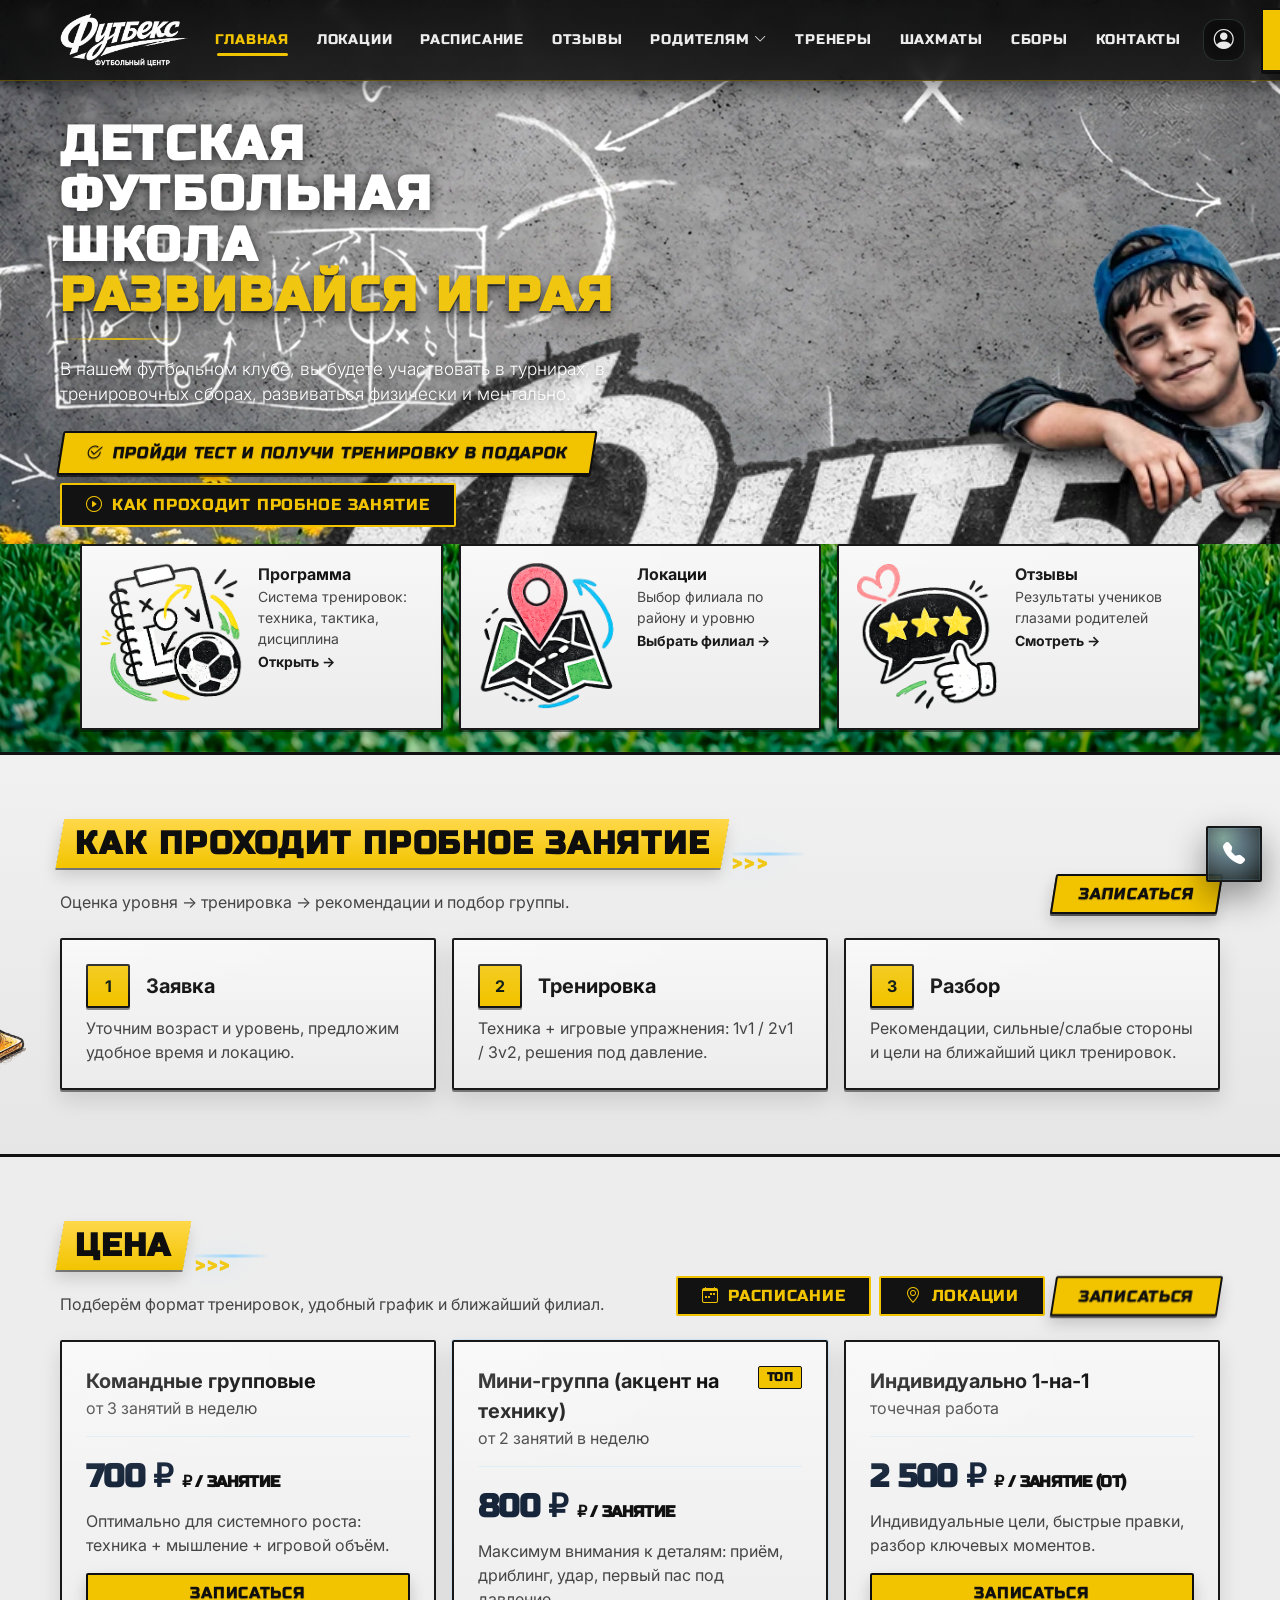
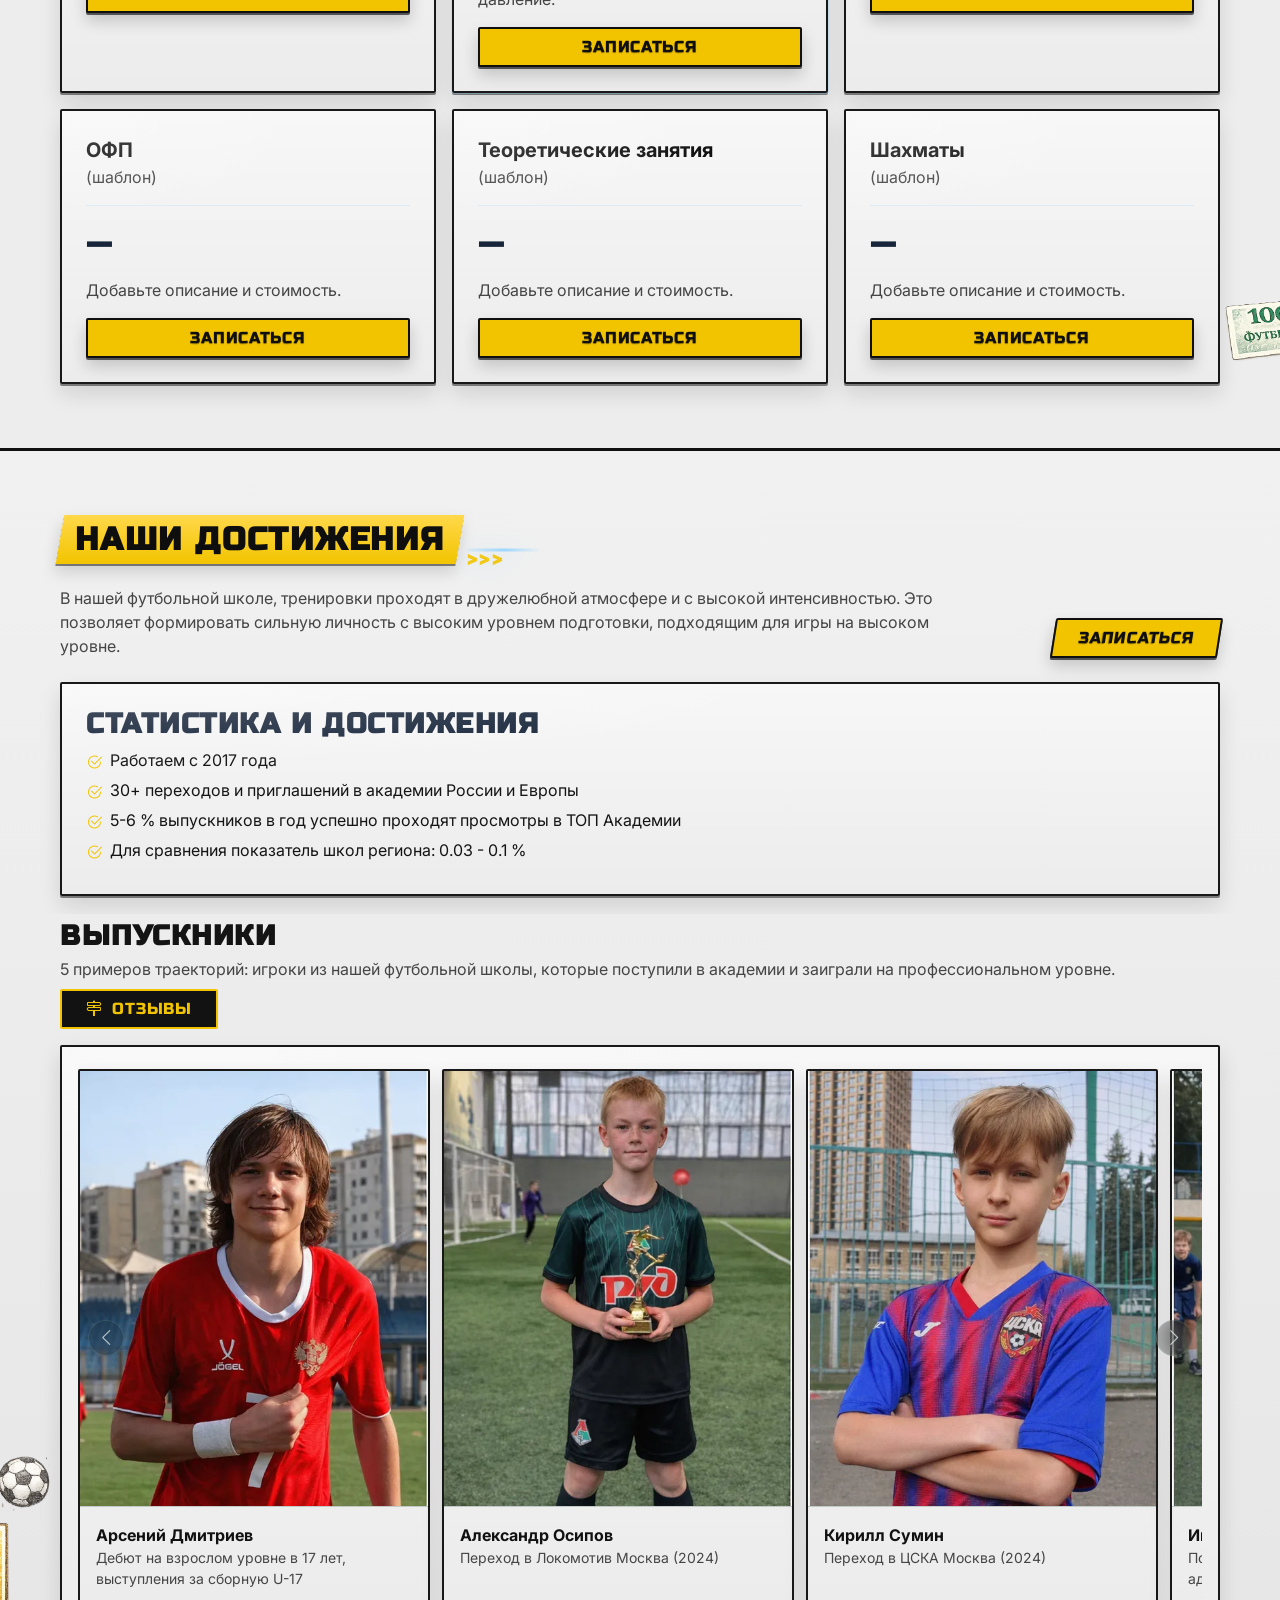
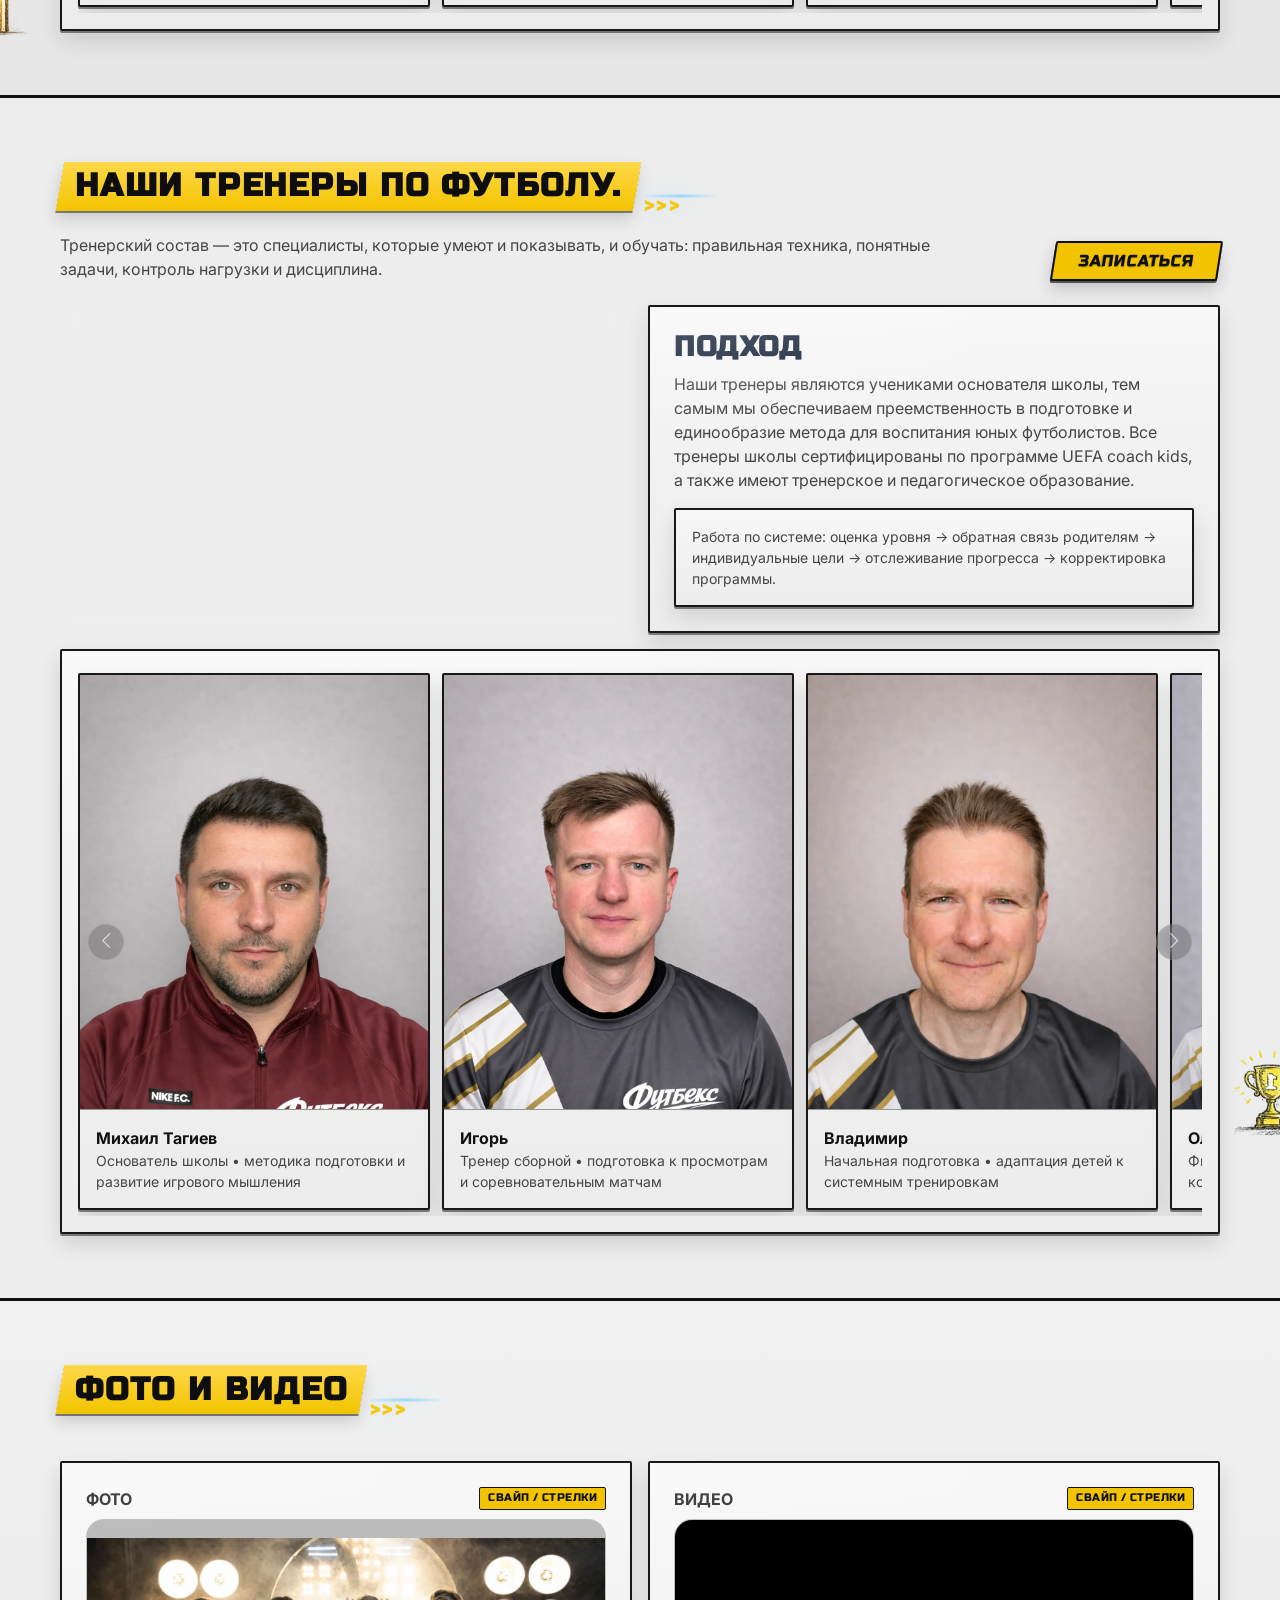
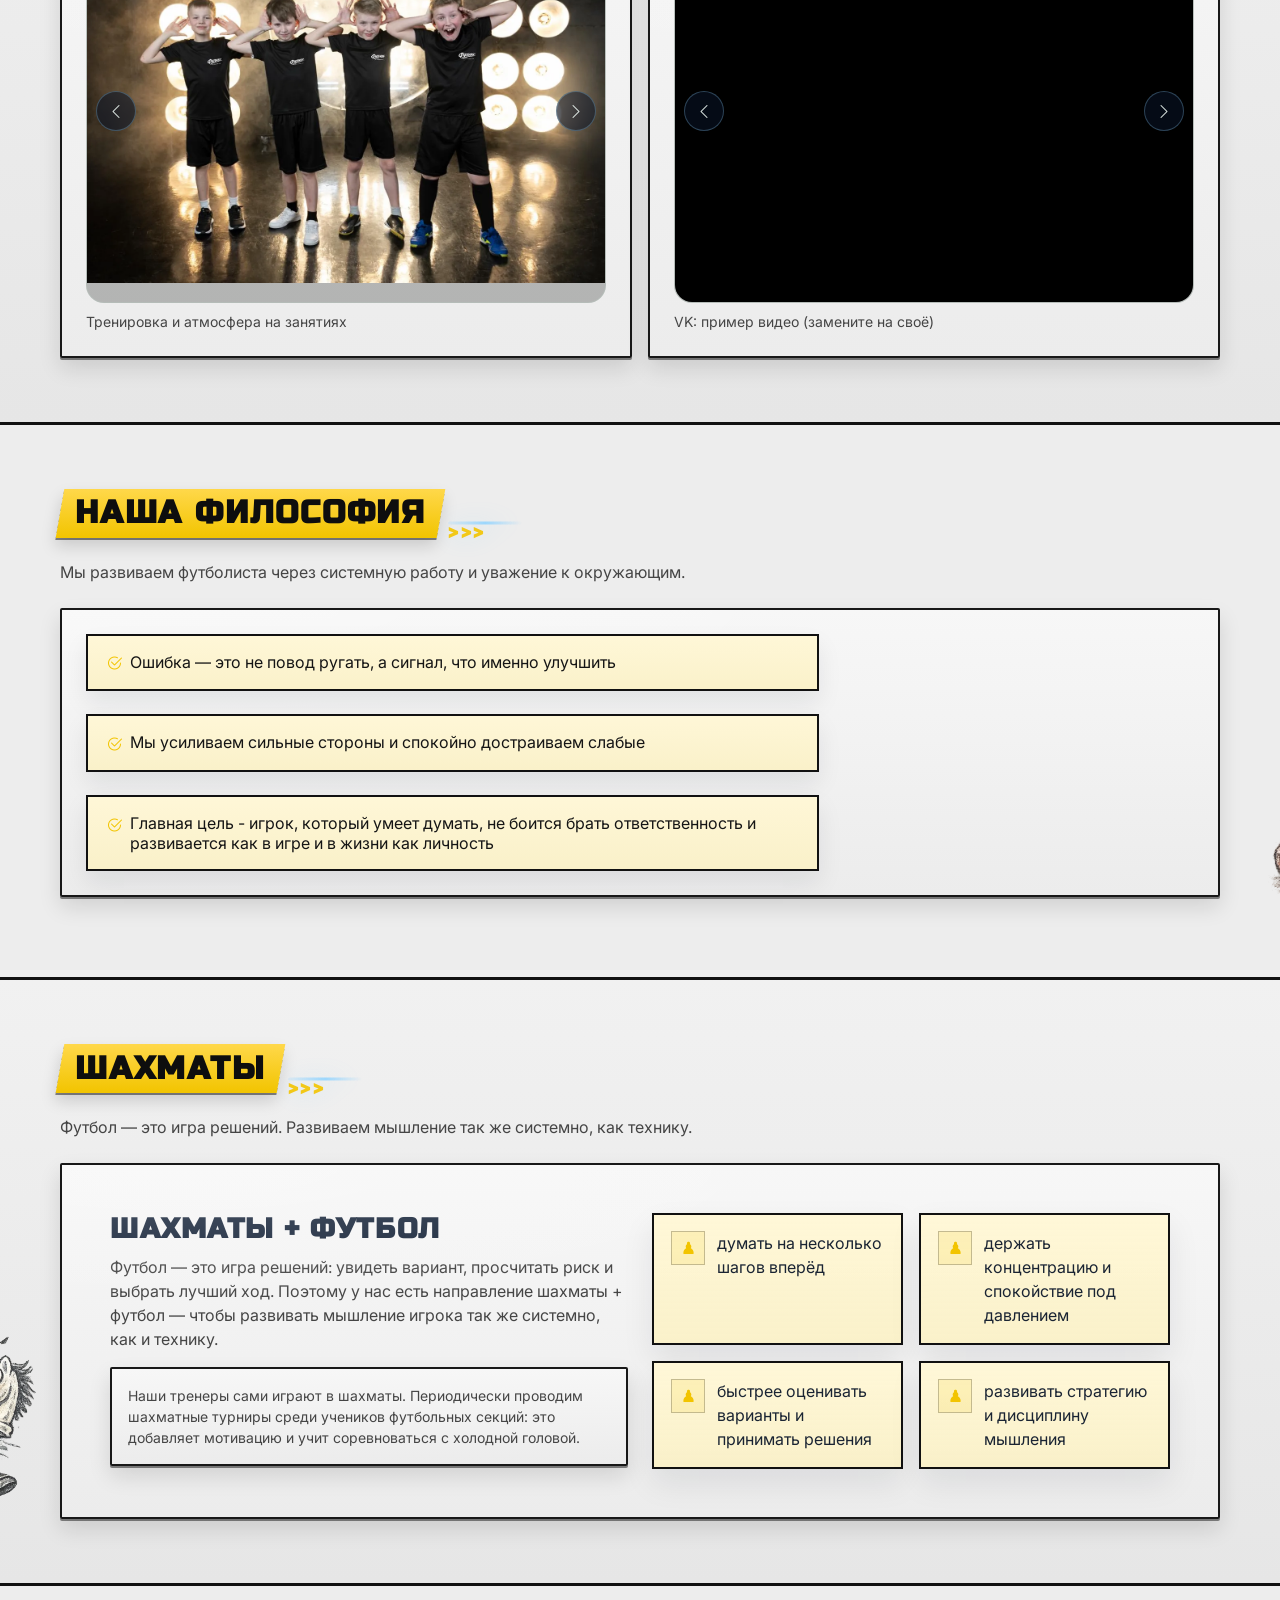
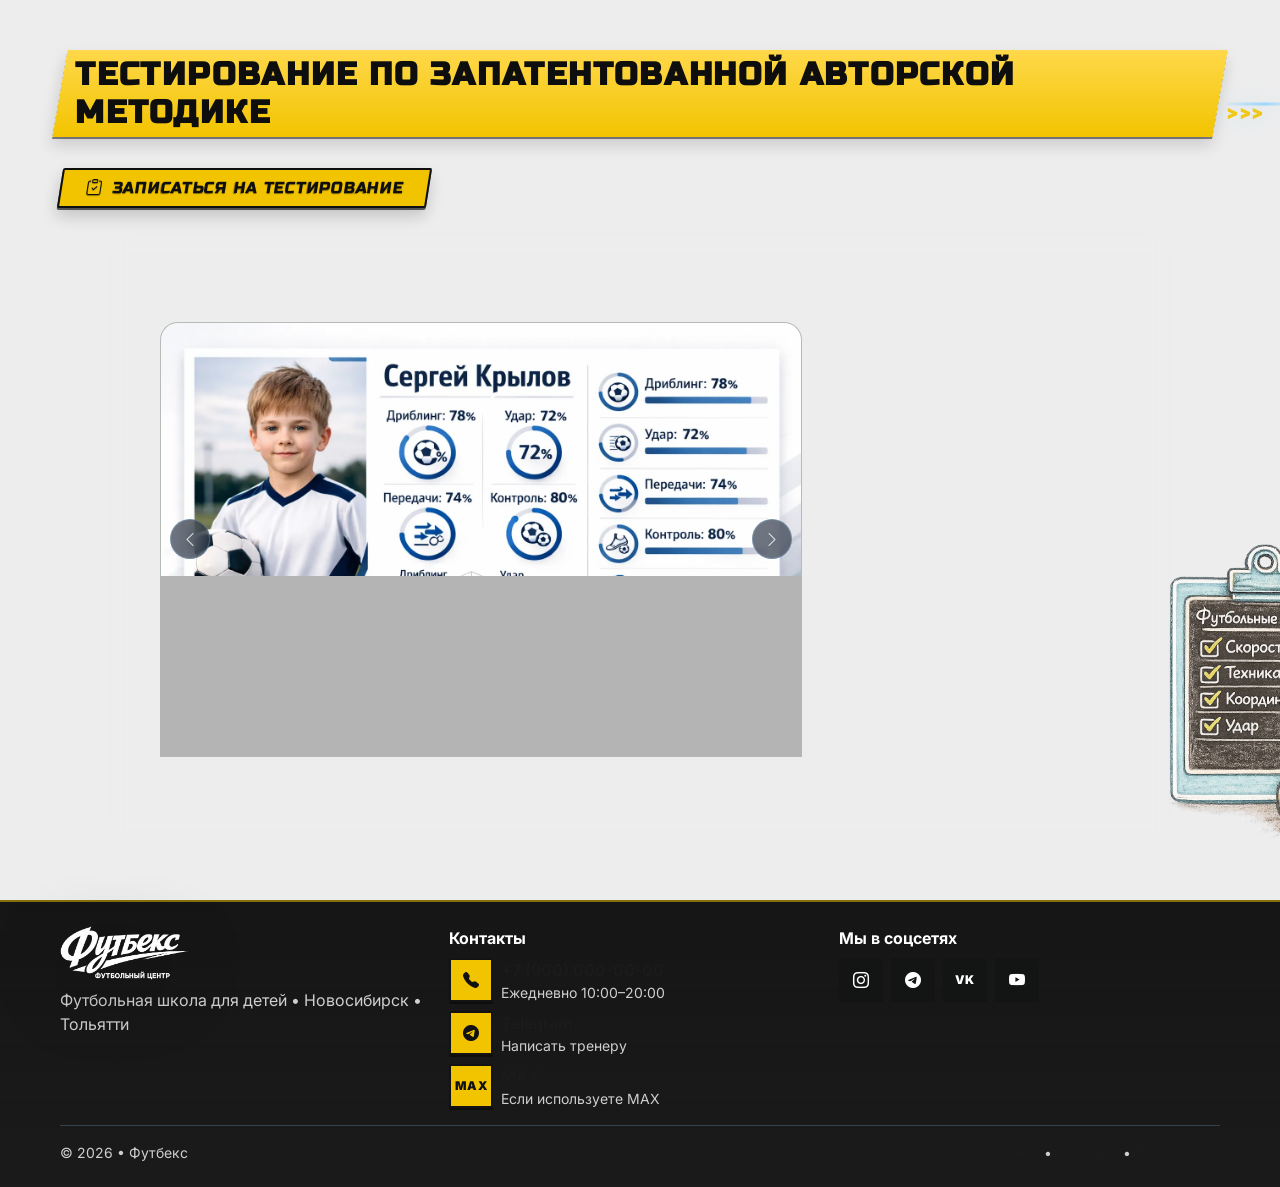
==== commit 07776398: "Add files via upload" ====
--- a/sitezakazan-main/Site/index.html
+++ b/sitezakazan-main/Site/index.html
@@ -58,6 +58,12 @@
             </a>
           </div>
 
+        </div>
+      </div>
+
+      <div class="hero-boy-layer" aria-hidden="true">
+        <div class="hero-visual">
+          <img src="assets/img/heroboy.webp" alt="" loading="eager" fetchpriority="high">
         </div>
       </div>
 
@@ -520,4 +526,3 @@
 
 
 
-
--- a/sitezakazan-main/Site/assets/css/theme.css
+++ b/sitezakazan-main/Site/assets/css/theme.css
@@ -123,6 +123,15 @@
   height: auto;
   pointer-events: none;
   user-select: none;
+}
+
+@media (max-width: 991.98px){
+  .site-bg-layer-host{
+    left: 50%;
+    right: auto;
+    width: min(calc(100% - 32px), var(--mobile-decor-content-max, 500px));
+    transform: translateX(-50%);
+  }
 }
 
 .bg-hero{
--- a/sitezakazan-main/Site/assets/css/components.css
+++ b/sitezakazan-main/Site/assets/css/components.css
@@ -34,10 +34,31 @@
 /* Index hero: tie the block size to a 16:9 canvas instead of letting the background appear oversized */
 .hero--index{
   width: 100%;
+  --hero-desktop-max-width: min(1440px, calc(100vw - 48px));
+  --hero-mobile-min-height: clamp(820px, 132svh, 1040px);
+  --hero-mobile-padding-bottom: 112px;
+  --hero-mobile-actions-gap: 12px;
+  --hero-mobile-actions-margin-top: 434px;
+  --hero-mobile-kpis-margin-top: 424px;
+  --hero-kpis-padding-top: clamp(32px, 5vw, 72px);
+  --hero-boy-width: min(100%, 903px);
+  --hero-boy-max-width: 903px;
+  --hero-boy-top: 88px;
+  --hero-boy-right: clamp(-42px, -2vw, 0px);
+  --hero-boy-bottom: auto;
+  --hero-boy-left: auto;
+  --hero-boy-transform: scale(1.5) translate(100px, 130px);
+  --hero-icons-offset-y: 0px;
+  --hero-icons-icon-size: clamp(108px, 10vw, 136px);
+  --hero-icons-card-padding: 1rem;
+  --result-card-media-ratio: 4 / 5;
+  --result-card-media-min-height: clamp(280px, 30vw, 420px);
+  --testing-stage-min-height: clamp(340px, 34vw, 560px);
 }
 .hero--index .container{
   position: relative;
   height: 100%;
+  min-height: inherit;
   display: flex;
   flex-direction: column;
 }
@@ -48,6 +69,24 @@
 }
 .hero--index #heroKpis{
   margin-top: auto;
+}
+.hero-boy-layer{
+  position: absolute;
+  inset: var(--hero-boy-top) var(--hero-boy-right) var(--hero-boy-bottom) var(--hero-boy-left);
+  z-index: 1;
+  display: flex;
+  justify-content: flex-end;
+  align-items: flex-start;
+  pointer-events: none;
+}
+.hero-boy-layer .hero-visual{
+  width: var(--hero-boy-width);
+  max-width: var(--hero-boy-max-width);
+}
+.hero-boy-layer .hero-visual img{
+  width: 100%;
+  max-width: 100%;
+  transform: var(--hero-boy-transform);
 }
 
 /* Index hero: lift the left copy a bit on desktop so it sits closer to the header */
@@ -58,24 +97,35 @@
     max-height: 900px;
     padding-bottom: 40px;
   }
-  .hero--index .container > .row{
-    align-items: flex-start !important;
+  .hero--index .container{
+    max-width: var(--hero-desktop-max-width);
+    padding-inline: clamp(20px, 3vw, 40px);
   }
   .hero--index .hero-copy{
     margin-top: 18px;
     max-width: min(100%, 620px);
   }
   .hero--index #heroKpis{
-    padding-top: clamp(32px, 5vw, 72px);
+    padding-top: var(--hero-kpis-padding-top, clamp(32px, 5vw, 72px));
   }
 }
 
 @media (min-width: 768px) and (max-width: 991.98px){
   .hero--index{
     min-height: clamp(640px, 72vw, 820px);
+    --hero-kpis-padding-top: clamp(24px, 5vw, 48px);
+    --hero-boy-width: min(100%, 640px);
+    --hero-boy-top: 118px;
+    --hero-boy-right: 50%;
+    --hero-boy-transform: translateX(50%) translateY(-52px);
+    --hero-icons-icon-size: clamp(92px, 12vw, 120px);
+    --hero-icons-offset-y: 0px;
+    --result-card-media-ratio: 4 / 5;
+    --result-card-media-min-height: clamp(340px, 58vw, 460px);
+    --testing-stage-min-height: clamp(300px, 48vw, 430px);
   }
   .hero--index #heroKpis{
-    padding-top: clamp(24px, 5vw, 48px);
+    padding-top: var(--hero-kpis-padding-top, clamp(24px, 5vw, 48px));
   }
 }
 
@@ -104,7 +154,7 @@
   overflow: visible !important;
 }
 .kpi-grid .feature-icon-img{
-  width: clamp(108px, 10vw, 136px) !important;
+  width: var(--hero-icons-icon-size, clamp(108px, 10vw, 136px)) !important;
   height: auto !important;
   max-width: none !important;
   object-fit: contain !important;
@@ -209,33 +259,27 @@
   color: #17304b;
   font-weight: 700;
 }
-.hero--index{
-  --hero-boy-max-width: 903px;
-}
 @media (max-width: 991.98px){
-  .hero--index .hero-visual{
-    display: flex;
+  .hero--index{
+    --hero-boy-width: min(100%, 560px);
+    --hero-boy-max-width: 560px;
+    --hero-boy-top: 120px;
+    --hero-boy-right: 50%;
+    --hero-boy-bottom: auto;
+    --hero-boy-left: auto;
+    --hero-boy-transform: translateX(50%) translateY(-40px);
+    --result-card-media-ratio: 4 / 5;
+    --result-card-media-min-height: clamp(320px, 70vw, 420px);
+    --testing-stage-min-height: clamp(280px, 68vw, 420px);
+  }
+  .hero-boy-layer{
     justify-content: center;
   }
-  .hero--index .hero-visual img{
-    max-width: 100%;
-  }
 }
 @media (min-width: 992px){
-  .hero--index .col-lg-6[aria-hidden="true"]{
-    display: flex;
+  .hero-boy-layer{
     justify-content: flex-end;
-  }
-  .hero--index .hero-visual{
-    display: flex;
-    justify-content: flex-end;
-    align-items: flex-end;
-    min-height: 100%;
-  }
-  .hero--index .hero-visual img{
-    width: min(100%, var(--hero-boy-max-width)) !important;
-    max-width: var(--hero-boy-max-width) !important;
-    margin-right: 0;
+    align-items: flex-start;
   }
 }
 
@@ -263,21 +307,23 @@
 }
 @media (max-width: 991.98px){
   .hero--index{
-    min-height: clamp(620px, 100svh, 760px);
-    padding-bottom: 28px;
+    min-height: var(--hero-mobile-min-height, clamp(860px, 138svh, 1080px));
+    padding-bottom: var(--hero-mobile-padding-bottom, 132px);
+    --hero-icons-offset-y: 0px;
   }
   .hero--index .container > .row{
     order: 1;
   }
   .hero-mobile-actions{
     order: 2;
-    margin-top: 18px !important;
-    margin-bottom: 18px !important;
-    padding-top: 12px;
+    margin-top: var(--hero-mobile-actions-margin-top, 54px) !important;
+    margin-bottom: 28px !important;
+    padding-top: 20px;
   }
   .hero--index #heroKpis{
     order: 3;
-    padding-bottom: 12px;
+	margin-top: var(--hero-mobile-kpis-margin-top, 40px);
+    padding-bottom: 24px;
   }
   .hero--index #heroKpis > [class*="col"]:nth-child(n+3){
     display: none !important;
@@ -290,21 +336,51 @@
   .hero--index .row{ row-gap: 10px; }
   .hero-visual{ min-height: 0; }
   .hero--index{
-    min-height: clamp(560px, 100svh, 700px);
+    min-height: clamp(720px, 122svh, 860px);
+    --hero-boy-width: min(100%, 380px);
+    --hero-boy-top: 122px;
+    --hero-boy-right: 50%;
+    --hero-boy-transform: translateX(50%) translateY(-10px);
+    --hero-icons-icon-size: clamp(88px, 27vw, 110px);
+    --hero-icons-card-padding: .9rem;
+    --result-card-media-ratio: 5 / 6;
+    --result-card-media-min-height: clamp(300px, 78vw, 410px);
+    --testing-stage-min-height: clamp(240px, 68vw, 360px);
   }
   .hero-mobile-actions{
-    margin-top: 14px !important;
-    margin-bottom: 14px !important;
-    padding-top: 8px;
+    margin-top: calc(var(--hero-mobile-actions-margin-top, 54px) - 4px) !important;
+    margin-bottom: 20px !important;
+    padding-top: 12px;
   }
   .hero--index #heroKpis{
-    padding-bottom: 20px;
+	margin-top: calc(var(--hero-mobile-kpis-margin-top, 40px) - 6px);
+    padding-bottom: 28px;
+  }
+}
+
+@media (min-width: 577px) and (max-width: 767.98px){
+  .hero--index{
+    --hero-boy-width: min(100%, 470px);
+    --hero-boy-top: 130px;
+    --hero-boy-right: 50%;
+    --hero-boy-transform: translateX(50%) translateY(-20px);
+    --hero-icons-icon-size: clamp(92px, 18vw, 118px);
+    --hero-icons-card-padding: 1rem;
+    --result-card-media-ratio: 4 / 5;
+    --result-card-media-min-height: clamp(320px, 66vw, 430px);
+    --testing-stage-min-height: clamp(260px, 60vw, 390px);
   }
 }
 
 .hero-quick-links{
   background: #fff;
   padding: 1rem 0 1.15rem;
+}
+.hero-quick-links .container{
+  transform: translateY(var(--hero-icons-offset-y, 0px));
+}
+.hero-quick-links .card-dark{
+  padding: var(--hero-icons-card-padding, 1rem) !important;
 }
 
 .hero--index + .hero-quick-links{
@@ -322,28 +398,58 @@
 }
 @media (max-width: 576px){
   .hero-quick-links{
-    padding-bottom: 1.35rem;
+    padding-top: 1.4rem;
+    padding-bottom: 1.7rem;
+  }
+}
+
+@media (max-width: 991.98px){
+  #steps,
+  #coaches,
+  #media{
+    padding-top: 88px;
+  }
+}
+
+@media (max-width: 576px){
+  #steps,
+  #coaches,
+  #media{
+    padding-top: 96px;
   }
 }
 
 
 /* === PROFILE CARDS (coaches / graduates) === */
 .profile-card{
+  display: flex;
+  flex-direction: column;
+  height: 100%;
   border-radius: var(--radius-lg);
   overflow: hidden;
 }
 .profile-media{
+  position: relative;
+  flex: 0 0 auto;
   width: 100%;
-  aspect-ratio: 4 / 5;
+  aspect-ratio: var(--result-card-media-ratio, 4 / 5);
+  min-height: var(--result-card-media-min-height, clamp(280px, 30vw, 420px));
   background: rgba(10,16,14,.45);
   border-bottom: 1px solid rgba(190,255,220,.12);
 }
 .profile-media img{
+  position: absolute;
+  inset: 0;
   width: 100%;
   height: 100%;
   object-fit: cover;
   display:block;
 }
+.profile-card > .p-3{
+  position: relative;
+  z-index: 1;
+  flex: 1 1 auto;
+}
 .badge-popular{
   background: rgba(143,211,255,.16);
   border: 1px solid rgba(143,211,255,.32);
@@ -371,11 +477,46 @@
 @media (max-width: 991.98px){
   /* Portrait photos in carousels: avoid top/bottom cropping on mobile */
   .profile-media{
-    aspect-ratio: 4 / 5;
     background: rgba(0,0,0,.18);
   }
   .profile-media img{
     object-fit: contain;
+  }
+}
+
+#result .profile-media{
+  display: grid;
+  place-items: center;
+  background: rgba(0,0,0,.18);
+}
+
+#result .profile-media img{
+  width: 100%;
+  height: 100%;
+  object-fit: contain;
+  object-position: center center;
+}
+
+#coaches .profile-card--coach .profile-media{
+  min-height: clamp(340px, 34vw, 460px);
+}
+
+#result .profile-card--graduate .profile-media,
+#coaches .profile-card--coach .profile-media{
+  aspect-ratio: 4 / 5;
+  min-height: clamp(340px, 34vw, 460px);
+}
+
+#result .profile-card--graduate .profile-media img,
+#coaches .profile-card--coach .profile-media img{
+  object-fit: cover;
+  object-position: center top;
+}
+
+@media (max-width: 991.98px){
+  #result .profile-card--graduate .profile-media,
+  #coaches .profile-card--coach .profile-media{
+    min-height: clamp(360px, 82vw, 500px);
   }
 }
 
@@ -1535,6 +1676,7 @@
   position: relative;
   width: 100%;
   aspect-ratio: 16 / 9;
+  min-height: clamp(240px, 30vw, 420px);
   border-radius: 18px;
   overflow: hidden;
   border: 1px solid rgba(190,255,220,.10);
@@ -1559,6 +1701,26 @@
 .media-video{ object-fit: contain; background: #000; }
 .media-frame .media-arrow{ z-index: 30; }
 
+#mediaPhotoStage .media-stage{
+  aspect-ratio: 16 / 9;
+  min-height: clamp(240px, 30vw, 420px);
+}
+
+#mediaPhotoStage .media-img{
+  width: 100%;
+  height: 100%;
+  max-height: none;
+  object-fit: contain;
+  object-position: center center;
+}
+
+@media (max-width: 991.98px){
+  #mediaPhotoStage .media-stage{
+    aspect-ratio: 16 / 9;
+    min-height: clamp(220px, 56vw, 360px);
+  }
+}
+
 /* Testing card: image-first layout (bigger preview on desktop, no cropping) */
 .testing-card{ max-width: 1060px; margin: 0 auto; }
 .testing-grid{
@@ -1569,10 +1731,14 @@
 }
 .testing-media-col{ min-width: 0; }
 .testing-media .media-stage{
-  /* Desktop: make the testing image big BUT without the huge top/bottom gaps.
-     Use a stable aspect so the image fills the rounded stage nicely. */
-  aspect-ratio: 16 / 9;
+  /* Desktop: keep the testing preview visually aligned with profile cards. */
+  aspect-ratio: 4 / 5;
   height: auto;
+  min-height: var(--testing-stage-min-height, clamp(340px, 34vw, 460px));
+}
+.testing-media .media-img{
+  object-fit: cover;
+  object-position: center top;
 }
 .testing-info{
   border-radius: 18px;
@@ -1629,7 +1795,15 @@
   .testing-grid{ grid-template-columns: 1fr; }
   /* Mobile: keep the block compact, but avoid top/bottom gaps caused by a fixed height.
      Let aspect-ratio drive the height so the image sits tight in the rounded frame. */
-  .testing-media .media-stage{ height: auto; }
+  .testing-media .media-stage{
+    height: auto;
+    aspect-ratio: var(--result-card-media-ratio, 4 / 5);
+    min-height: var(--testing-stage-min-height, clamp(360px, 82vw, 500px));
+  }
+  .testing-media .media-img{
+    object-fit: contain;
+    object-position: center center;
+  }
 }
 
 /* Signup mini contacts (shown under consent, especially useful on mobile) */
@@ -1952,20 +2126,6 @@
   word-break: break-word;
 }
 
-@media (max-width: 991.98px){
-  .hero--index .hero-visual img{
-    transform: translateY(-60px);  
-  }
-}
-
-@media (min-width: 992px){
-  .hero--index .hero-visual img{
-     transform: scale(1.5) translate(100px, 130px);  
-  }
-}
-
-
-
 section > .container{
   position: relative;
   overflow: visible;
@@ -1987,19 +2147,19 @@
   z-index: 2;
 }
 .section-decor--steps{
-  left: -270px;
+  left: -260px;
   top: 60px;
   width: 250px;
   background-image: url("../img/sitebg-decor/conus.webp");
 }
 .section-decor--pricing{
-  right: -270px;
+  right: -250px;
   top: 490px;
   width: 270px;
   background-image: url("../img/sitebg-decor/money.webp");
 }
 .section-decor--result{
-  left: -290px;
+  left: -275px;
   bottom: -60px;
   width: 290px;
   background-image: url("../img/sitebg-decor/Chart.webp");
@@ -2013,7 +2173,7 @@
 }
 .section-decor--media{
   left: -240px;
-  top: 325px;
+  top: 225px;
   background-image: url("../img/sitebg-decor/TV.webp");
 }
 .section-decor--philosophy{
@@ -2052,57 +2212,124 @@
   }
 }
 @media (max-width: 991.98px){
+  section > .container{
+    --section-decor-edge-offset: clamp(-26px, -1.8vw, -12px);
+  }
   .section-decor{
     width: 84px;
     opacity: .94;
   }
   .section-decor--steps{
     left: auto;
-    right: 12px;
-    top: 118px;
+    right: var(--section-decor-edge-offset);
+    top: 148px;
+	right: 10px;
   }
   .section-decor--pricing{
-    right: 30px;
+    right: calc(var(--section-decor-edge-offset) + 14px);
     top: 168px;
   }
   .section-decor--result{
-    left: 260px;
-    bottom: 995px;
+    left: auto;
+    right: var(--section-decor-edge-offset);
+    bottom: 1050px;
+	right: 10px;
   }
   .section-decor--coaches{
-    right: 30px;
-    bottom: 1435px;
+    right: calc(var(--section-decor-edge-offset) + 10px);
+    bottom: 1440px;
+	right: 7px;
   }
   .section-decor--media{
-    left: 280px;
+    left: auto;
+    right: var(--section-decor-edge-offset);
     top: 122px;
   }
   .section-decor--philosophy{
-    right: 12px;
+    right: var(--section-decor-edge-offset);
     top: 96px;
   }
   .section-decor--chess{
-    left: 240px;
+    left: auto;
+    right: calc(var(--section-decor-edge-offset) - 6px);
     top: -30px;
+	right: 10px;
   }
   .section-decor--testing{
-    right: 24px;
+    right: calc(var(--section-decor-edge-offset) + 8px);
     bottom: 700px;
   }
 }
 @media (max-width: 576px){
+  section > .container{
+    --section-decor-edge-offset: clamp(-18px, -4vw, -8px);
+  }
   .section-decor{
     width: 72px;
     opacity: .96;
   }
-  .section-decor--steps{ top: 105px; width: 100px; }
+  .section-decor--steps{ top: 120px; width: 100px; }
   .section-decor--pricing{ top: -70px; width: 150px; } 
-  .section-decor--media{ top: -20px; }
-  .section-decor--result{ width: 100px; }
-  .section-decor--coaches{ width: 100px; }
+  .section-decor--media{ top: -80px; right: 10px; }
+  .section-decor--result{ width: 100px; top: 270px; }
+  .section-decor--coaches{ width: 100px; top: -3px;}
   .section-decor--chess{ width: 100px; }
   .section-decor--testing{ width: 100px; }
-  
+  .section-decor--philosophy{ top:130px; right: 10px; }
+}
+
+@media (min-width: 577px) and (max-width: 767.98px){
+  section > .container{
+    --section-decor-edge-offset: -20px;
+  }
+  .section-decor{
+    width: 88px;
+  }
+  .section-decor--steps{ top: 130px; }
+  .section-decor--pricing{ top: 118px; }
+  .section-decor--result{ bottom: 920px; }
+  .section-decor--coaches{ bottom: 1320px; }
+  .section-decor--media{ top: 92px; }
+  .section-decor--philosophy{ top: 76px; }
+  .section-decor--chess{ top: 12px; }
+  .section-decor--testing{ bottom: 640px; }
+}
+
+@media (min-width: 768px) and (max-width: 991.98px){
+  section > .container{
+    --section-decor-edge-offset: -24px;
+  }
+  .section-decor{
+    width: 130px;
+  }
+  .section-decor--steps{ top: 80px; right: -20px; }
+  .section-decor--pricing{ top: 85px; width: 160px;}
+  .section-decor--result{ bottom: 1125px;width: 160px; }
+  .section-decor--coaches{ bottom: 1400px; right: 3px; }
+  .section-decor--media{ top: -50px; }
+  .section-decor--philosophy{ top: -60px; }
+  .section-decor--chess{ top: -70px; width: 160px; }
+  .section-decor--testing{ bottom: 690px; right: -90px; }
+}
+
+
+/* sitebg icons: iPad Pro-like portrait tablets */
+@media (min-width: 1000px) and (max-width: 1100px) and (min-height: 1300px) and (orientation: portrait){
+  section > .container{
+    --section-decor-edge-offset: 6px;
+  }
+  .section-decor{
+    width: clamp(116px, 10.5vw, 146px);
+    opacity: .92;
+  }
+  .section-decor--steps{ top: -60px; right: 18px; left: auto; }
+  .section-decor--pricing{ top: 30px; right: 8px; width: clamp(136px, 13vw, 168px); }
+  .section-decor--result{ bottom: 870px; right: 12px; left: auto; width: clamp(126px, 12vw, 160px); }
+  .section-decor--coaches{ bottom: 915px; right: 5px; width: clamp(122px, 11.5vw, 152px); }
+  .section-decor--media{ top: -30px; right: 12px; left: auto; width: clamp(120px, 11vw, 148px); }
+  .section-decor--philosophy{ top: -20px; right: 12px; width: clamp(118px, 10.8vw, 146px); }
+  .section-decor--chess{ top: -22px; right: 12px; left: auto; width: clamp(126px, 12vw, 158px); }
+  .section-decor--testing{ bottom: 600px; right: -10px; width: clamp(122px, 11.5vw, 152px); }
 }
 
 /* Philosophy / chess clean cards */
--- a/sitezakazan-main/Site/assets/css/theme-football.css
+++ b/sitezakazan-main/Site/assets/css/theme-football.css
@@ -663,9 +663,11 @@
 body.theme-football{
   --page-content-max: 1320px;
   --page-side-gap: clamp(16px, 3vw, 36px);
+  --mobile-decor-content-max: 500px;
   --hero-art-width: 100%;
-  --hero-focus-x: 58%;
-  --hero-focus-y: 30%;
+  --hero-art-bleed: clamp(36px, 3vw, 96px);
+  --hero-focus-x: 100%;
+  --hero-focus-y: 25%;
   --hero-quick-links-overlap: 0px;
 }
 
@@ -678,12 +680,33 @@
   padding-right: var(--bs-gutter-x, .75rem) !important;
 }
 
+@media (max-width: 991.98px){
+  body.theme-football .hero--index > .container,
+  body.theme-football section > .container,
+  body.theme-football .hero-quick-links > .container{
+    width: min(calc(100% - (var(--page-side-gap) * 2)), var(--mobile-decor-content-max)) !important;
+    max-width: var(--mobile-decor-content-max) !important;
+  }
+}
+
+@media (min-width: 577px) and (max-width: 767.98px){
+  body.theme-football{
+    --mobile-decor-content-max: 520px;
+  }
+}
+
+@media (min-width: 768px) and (max-width: 991.98px){
+  body.theme-football{
+    --mobile-decor-content-max: 560px;
+  }
+}
+
 @media (min-width: 1600px){
   body.theme-football{
     --page-content-max: 1380px;
     --page-side-gap: clamp(24px, 3.2vw, 56px);
-    --hero-art-width: 1920px;
-    --hero-quick-links-overlap: 120px;
+    --hero-art-width: 2040px;
+    --hero-quick-links-overlap: 188px;
   }
 }
 
@@ -701,19 +724,20 @@
   }
 
   body.theme-football{
-    --hero-quick-links-overlap: 96px;
+    --hero-quick-links-overlap: clamp(168px, 14vw, 220px);
   }
 
   body.theme-football[data-page="index"] .hero--index{
     position: relative;
     overflow: hidden;
     isolation: isolate;
-    padding-bottom: clamp(128px, 10vw, 160px);
+    padding-bottom: clamp(228px, 18vw, 300px);
     background-color: var(--surface-light);
   }
 
   body.theme-football[data-page="index"] .hero--index::before,
   body.theme-football[data-page="index"] [data-hero-bg].hero--index::before{
+	inset: 0 calc(var(--hero-art-bleed, 0px) * -1) 0 calc(var(--hero-art-bleed, 0px) * -1);
     background-size: var(--hero-art-width) auto !important;
     background-position: var(--hero-focus-x) var(--hero-focus-y) !important;
     background-repeat: no-repeat !important;
@@ -745,6 +769,18 @@
     z-index: 1;
   }
 
+  body.theme-football[data-page="index"] .hero-quick-links::before{
+    content: "";
+    position: absolute;
+    inset: 0;
+    background-image: var(--index-hero-bg-url, none);
+    background-repeat: no-repeat;
+    background-size: var(--hero-art-width) auto;
+    background-position: var(--hero-focus-x) bottom;
+    pointer-events: none;
+    z-index: -1;
+  }
+
   body.theme-football[data-page="index"] section.hero-quick-links,
   body.theme-football[data-page="index"] section.hero-quick-links:nth-of-type(even){
     background: transparent !important;
@@ -773,4 +809,4 @@
     position: relative;
     z-index: 1;
   }
-}+}
